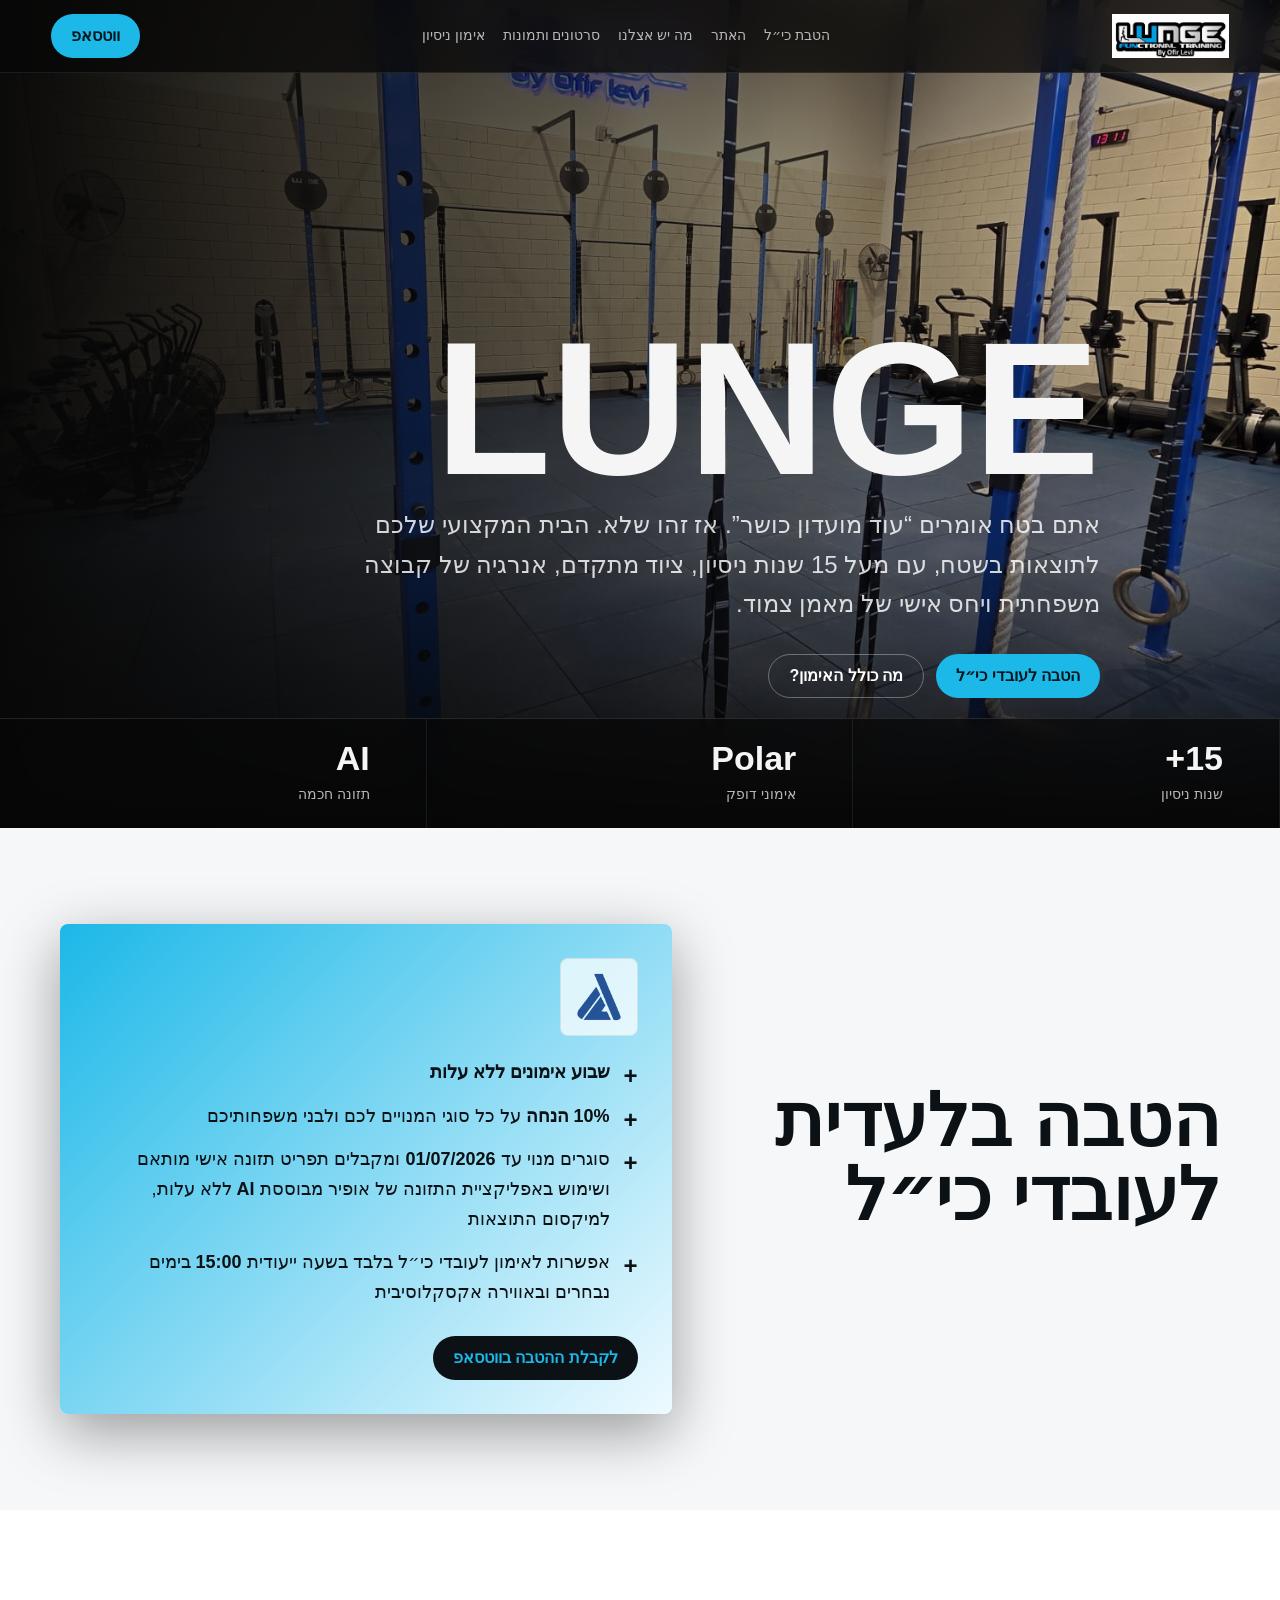
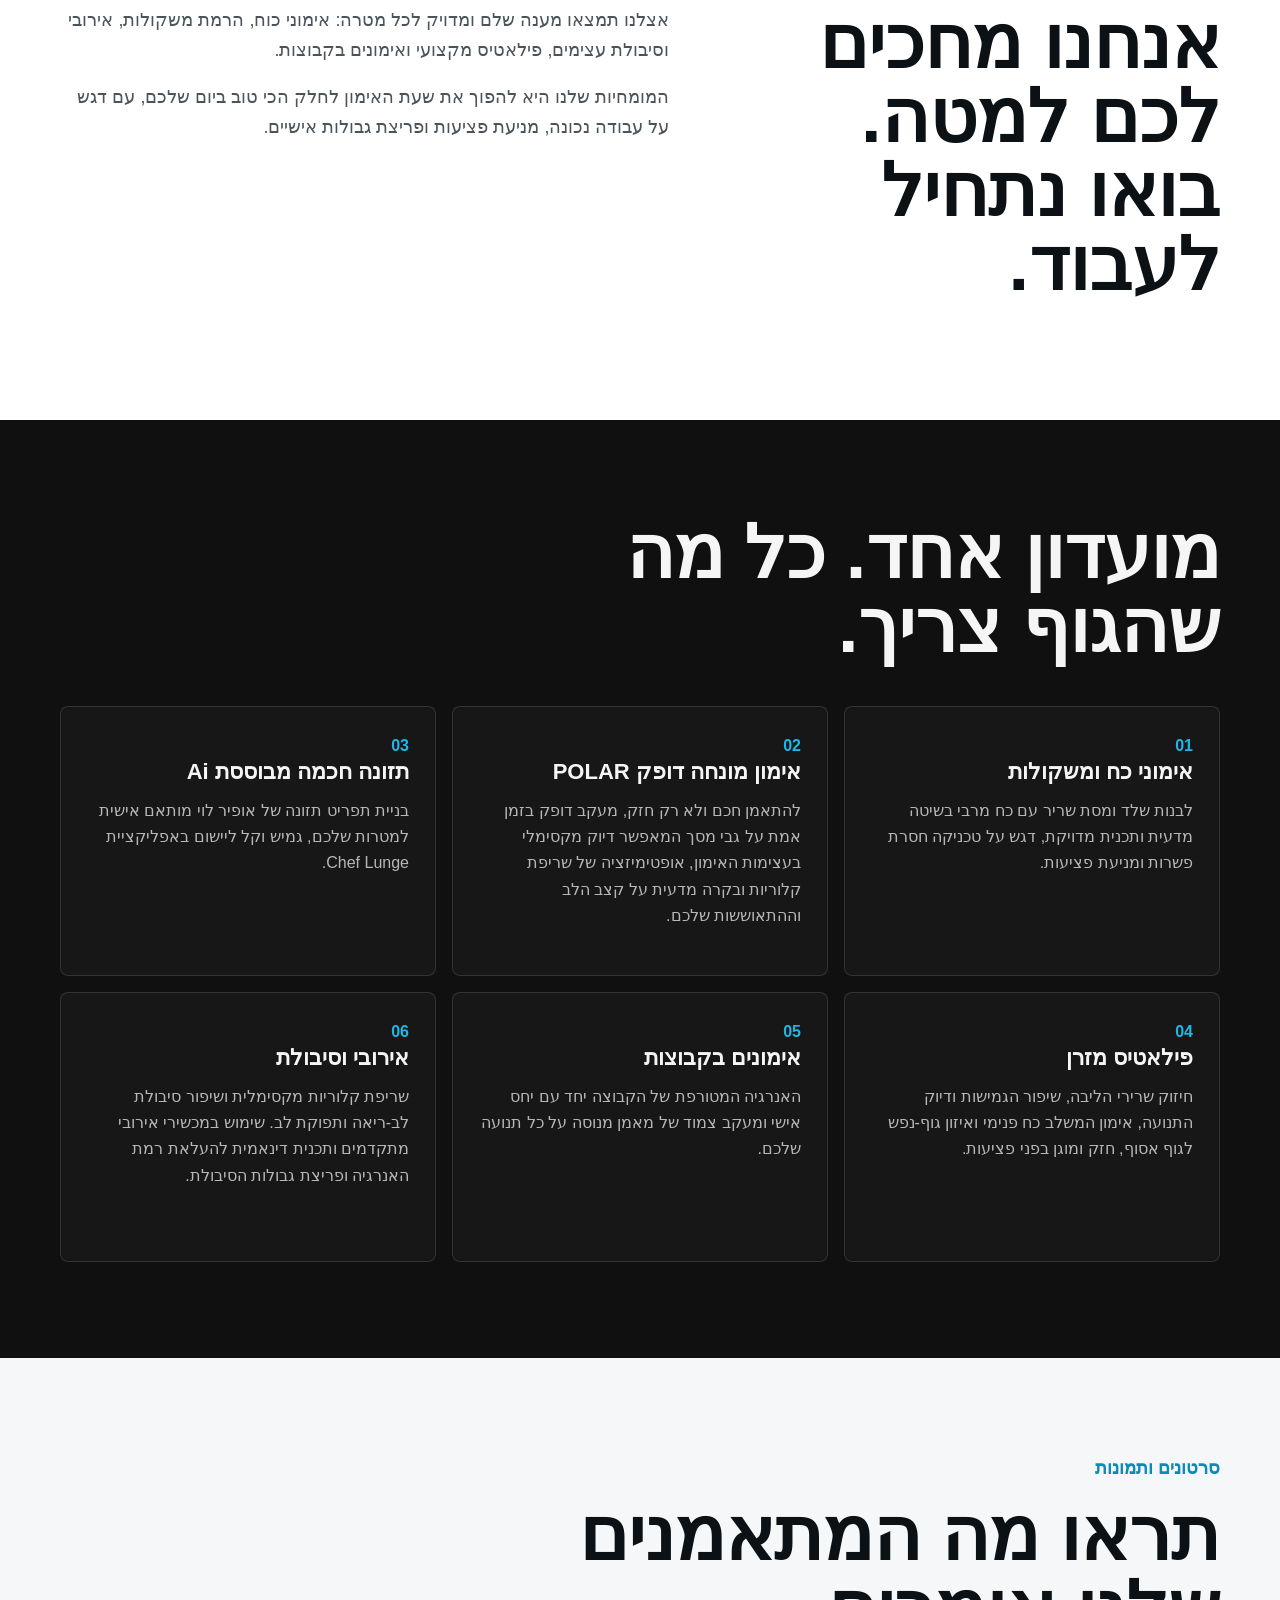
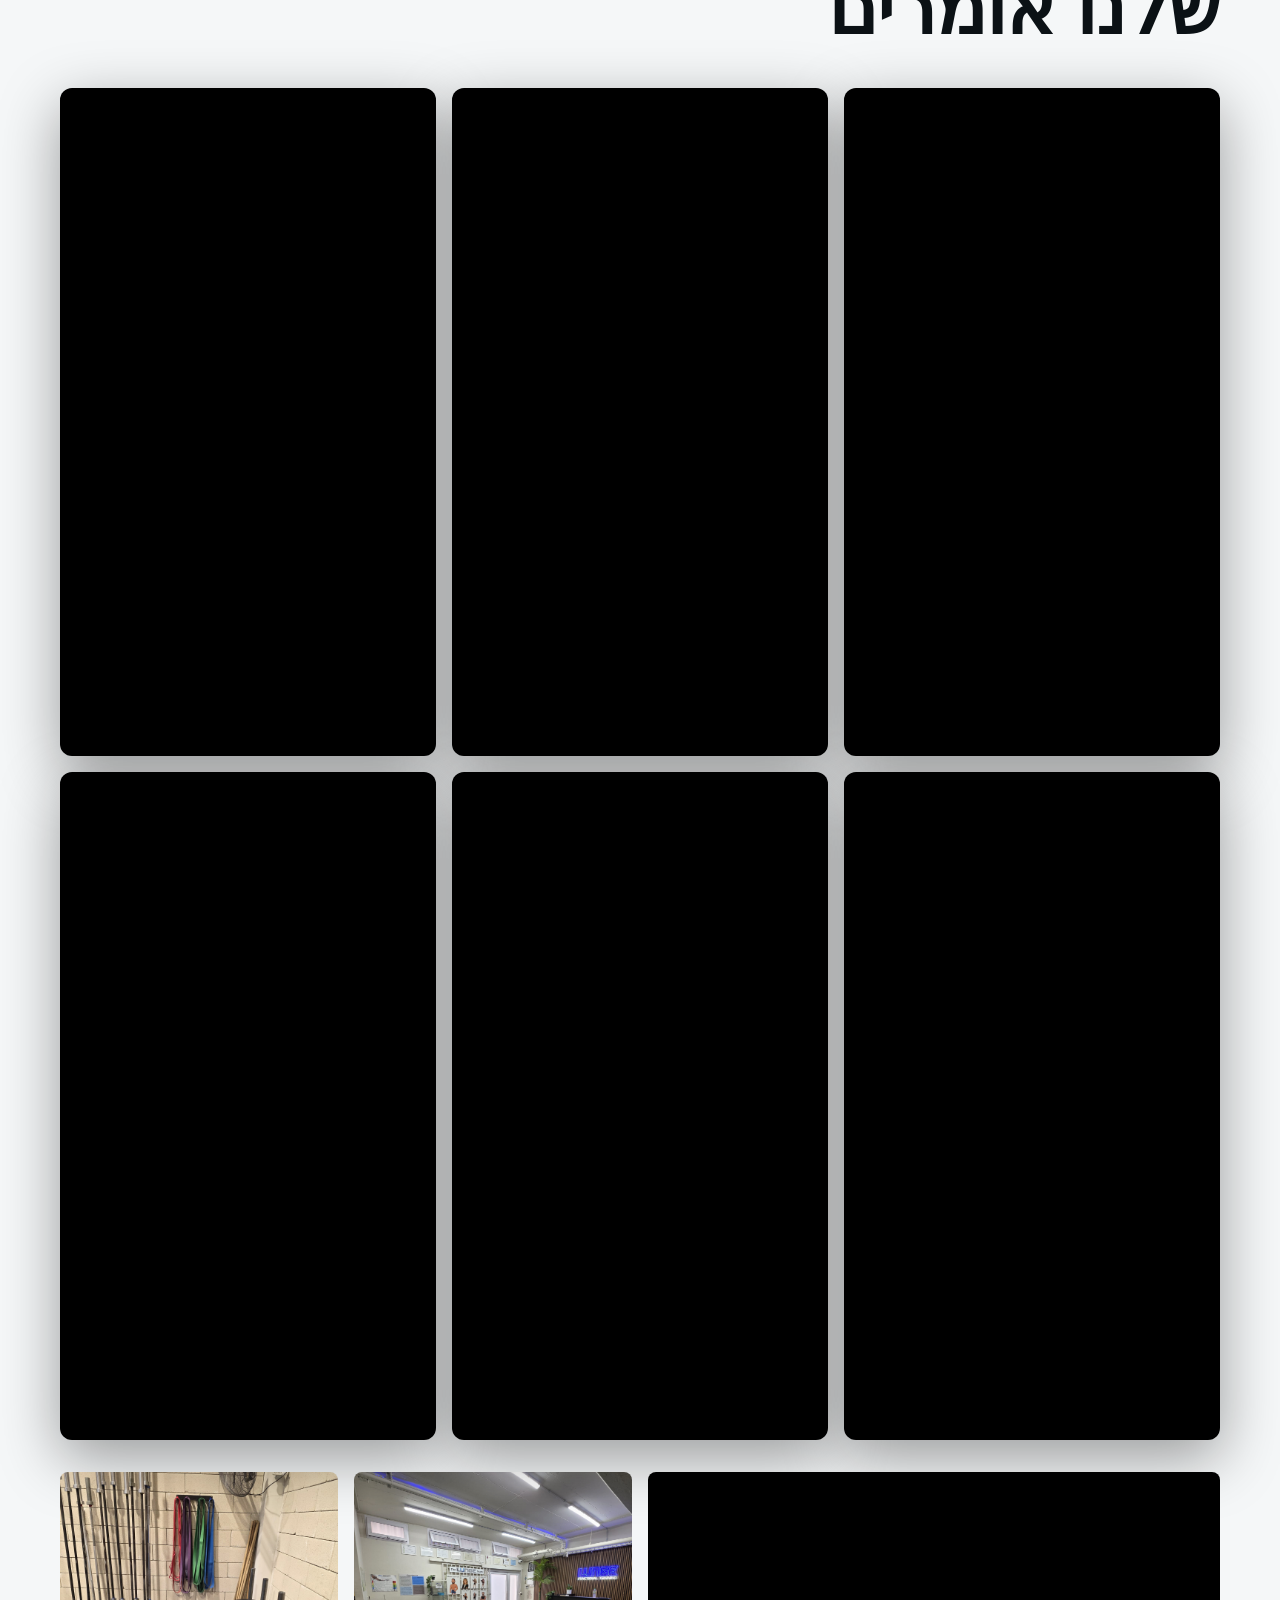
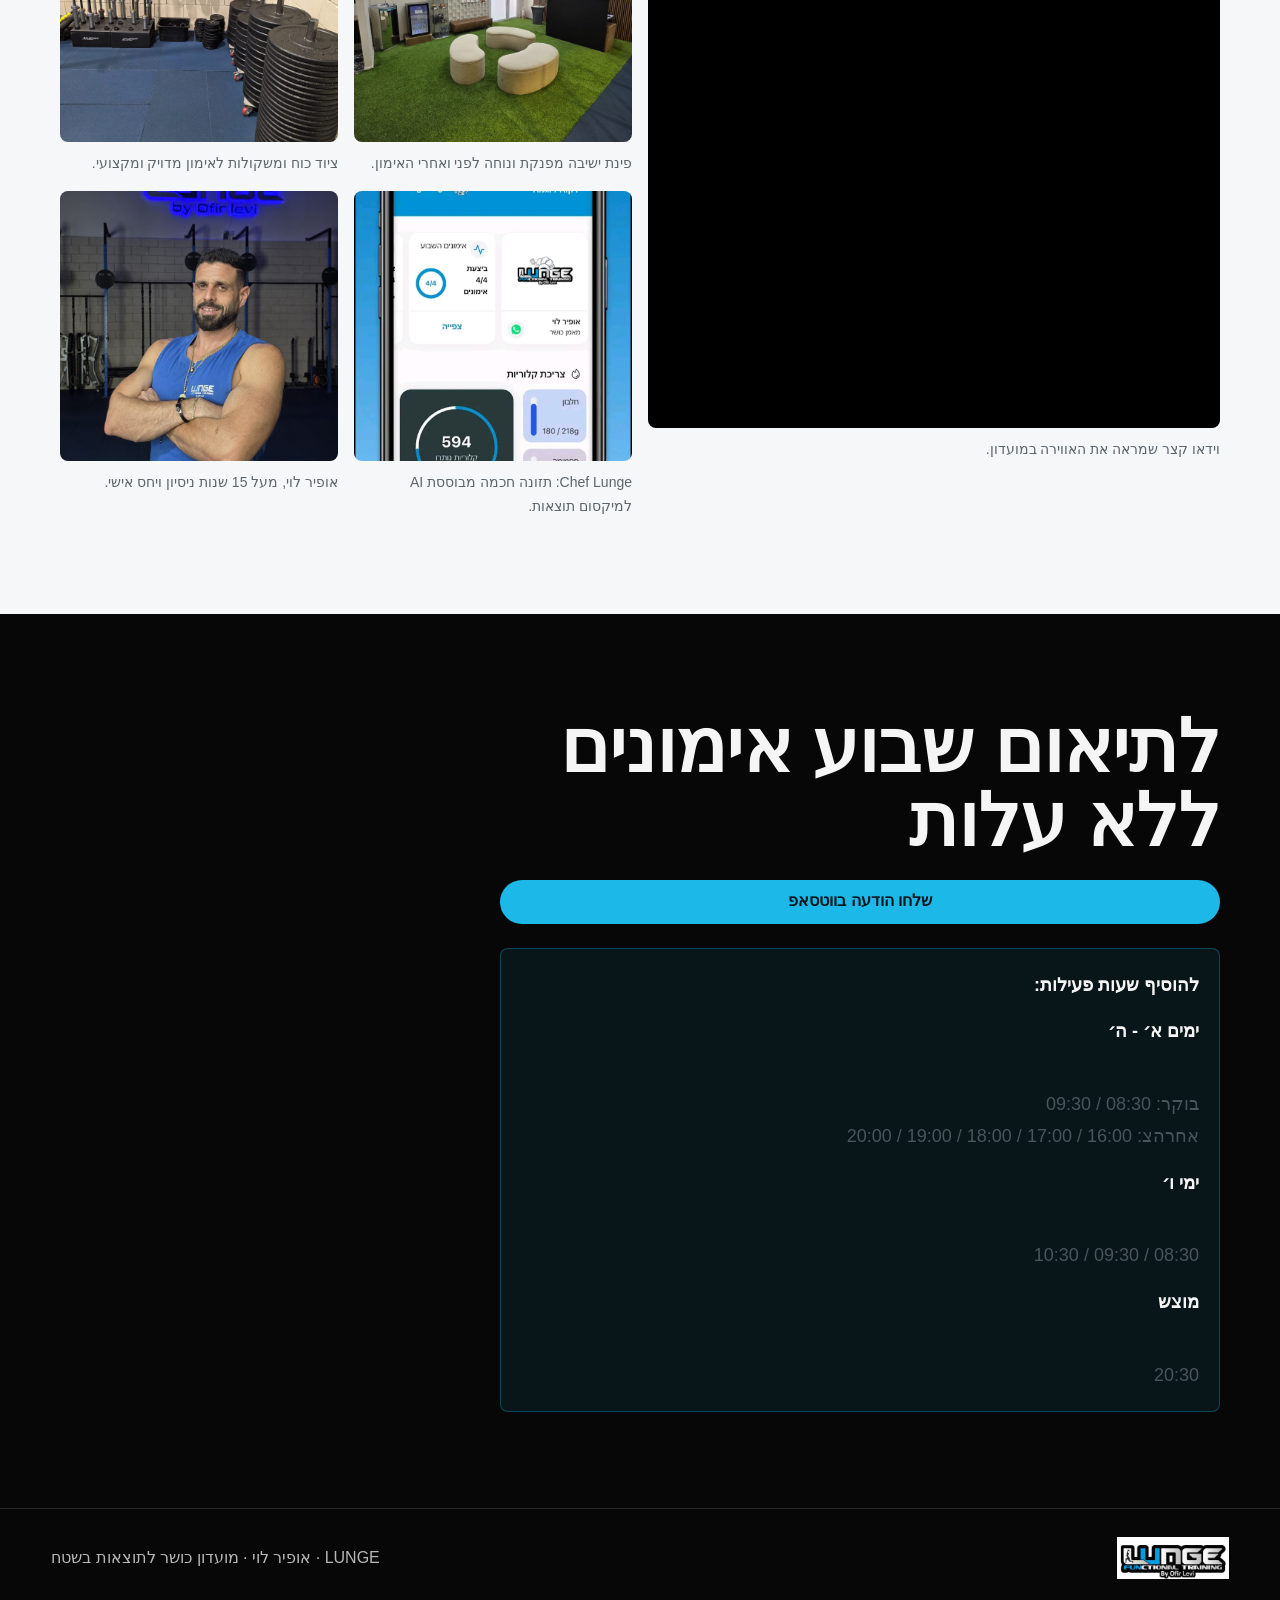
==== index.html @ 5f889212 "Update landing page" ====
<!doctype html>
<html lang="he" dir="rtl">
  <head>
    <meta charset="utf-8" />
    <meta name="viewport" content="width=device-width, initial-scale=1" />
    <title>LUNGE | מועדון כושר מתחת למשרד</title>
    <meta
      name="description"
      content="מועדון הכושר LUNGE בהנהלת אופיר לוי. אימוני כוח, משקולות, אירובי, פילאטיס מכשירים, אימונים בקבוצות והטבה בלעדית לעובדי כי״ל."
    />
    <meta property="og:title" content="LUNGE | מועדון כושר מתחת למשרד" />
    <meta
      property="og:description"
      content="שבוע אימונים ללא עלות, 10% הנחה, תפריט תזונה ואימון ייעודי לעובדי כי״ל."
    />
    <meta property="og:image" content="brand.jpeg" />
    <meta name="theme-color" content="#070707" />
    <link rel="icon" type="image/jpeg" href="brand.jpeg" />
    <link rel="preload" as="image" href="hero-gym.jpeg" />
    <link rel="stylesheet" href="styles.css" />
  </head>

  <body>
    <header class="topbar">
      <a class="brand" href="#top" aria-label="LUNGE">
        <img src="brand.jpeg" alt="LUNGE Functional Training" />
      </a>

      <nav class="nav" aria-label="ניווט">
        <a href="#benefit">הטבת כי״ל</a>
        <a href="#about">האתר</a>
        <a href="#training">מה יש אצלנו</a>
        <a href="#media">סרטונים ותמונות</a>
        <a href="#contact">אימון ניסיון</a>
      </nav>

      <a class="top-cta" href="https://wa.link/krynfj" target="_blank" rel="noopener">
        ווטסאפ
      </a>
    </header>

    <main id="top">
      <section class="hero" aria-labelledby="hero-title">
        <div class="hero__shade"></div>
        <div class="hero__content">
          <h1 id="hero-title">LUNGE</h1>
          <p class="hero__lead">
            אתם בטח אומרים “עוד מועדון כושר”. אז זהו שלא. הבית המקצועי שלכם
            לתוצאות בשטח, עם מעל 15 שנות ניסיון, ציוד מתקדם, אנרגיה של קבוצה
            משפחתית ויחס אישי של מאמן צמוד.
          </p>

          <div class="hero__actions">
            <a class="btn btn--primary" href="#benefit">הטבה לעובדי כי״ל</a>
            <a class="btn btn--ghost" href="#training">מה כולל האימון?</a>
          </div>
        </div>

        <div class="hero__stats" aria-label="יתרונות מרכזיים">
          <div>
            <strong>15+</strong>
            <span>שנות ניסיון</span>
          </div>
          <div>
            <strong>Polar</strong>
            <span>אימוני דופק</span>
          </div>
          <div>
            <strong>AI</strong>
            <span>תזונה חכמה</span>
          </div>
        </div>
      </section>

      <section class="benefit" id="benefit" aria-labelledby="benefit-title">
        <div class="section-inner benefit__grid">
          <div class="benefit__copy">
            <h2 id="benefit-title">הטבה בלעדית לעובדי כי״ל</h2>
          </div>

          <div class="benefit__card">
            <div class="benefit__logo">
              <img src="assets/images/kiil.png" alt="כי״ל" />
            </div>
            <ul class="benefit__list">
              <li><strong>שבוע אימונים ללא עלות</strong></li>
              <li><strong>10% הנחה</strong> על כל סוגי המנויים לכם ולבני משפחותיכם</li>
              <li>
                סוגרים מנוי עד <strong>01/07/2026</strong> ומקבלים תפריט תזונה אישי
                מותאם ושימוש באפליקציית התזונה של אופיר מבוססת <strong>AI</strong>
                ללא עלות, למיקסום התוצאות
              </li>
              <li>
                אפשרות לאימון לעובדי כי״ל בלבד בשעה ייעודית <strong>15:00</strong>
                בימים נבחרים ובאווירה אקסקלוסיבית
              </li>
            </ul>
            <a class="btn btn--dark" href="https://wa.link/krynfj" target="_blank" rel="noopener">
              לקבלת ההטבה בווטסאפ
            </a>
          </div>
        </div>
      </section>

      <section class="about" id="about">
        <div class="section-inner split">
          <div>
            <h2>אנחנו מחכים לכם למטה. בואו נתחיל לעבוד.</h2>
          </div>
          <div class="about__text">
            <p>
              אצלנו תמצאו מענה שלם ומדויק לכל מטרה: אימוני כוח, הרמת משקולות,
              אירובי וסיבולת עצימים, פילאטיס מקצועי ואימונים בקבוצות.
            </p>
            <p>
              המומחיות שלנו היא להפוך את שעת האימון לחלק הכי טוב ביום שלכם, עם
              דגש על עבודה נכונה, מניעת פציעות ופריצת גבולות אישיים.
            </p>
          </div>
        </div>
      </section>

      <section class="training" id="training">
        <div class="section-inner">
          <div class="section-heading">
            <h2>מועדון אחד. כל מה שהגוף צריך.</h2>
          </div>

          <div class="cards">
            <article class="card">
              <span>01</span>
              <h3>אימוני כח ומשקולות</h3>
              <p>
                לבנות שלד ומסת שריר עם כח מרבי בשיטה מדעית ותכנית מדויקת,
                דגש על טכניקה חסרת פשרות ומניעת פציעות.
              </p>
            </article>
            <article class="card">
              <span>02</span>
              <h3>אימון מונחה דופק POLAR</h3>
              <p>
                להתאמן חכם ולא רק חזק, מעקב דופק בזמן אמת על גבי מסך המאפשר
                דיוק מקסימלי בעצימות האימון, אופטימיזציה של שריפת קלוריות
                ובקרה מדעית על קצב הלב וההתאוששות שלכם.
              </p>
            </article>
            <article class="card">
              <span>03</span>
              <h3>תזונה חכמה מבוססת Ai</h3>
              <p>
                בניית תפריט תזונה של אופיר לוי מותאם אישית למטרות שלכם,
                גמיש וקל ליישום באפליקציית Chef Lunge.
              </p>
            </article>
            <article class="card">
              <span>04</span>
              <h3>פילאטיס מזרן</h3>
              <p>
                חיזוק שרירי הליבה, שיפור הגמישות ודיוק התנועה, אימון המשלב
                כח פנימי ואיזון גוף-נפש לגוף אסוף, חזק ומוגן בפני פציעות.
              </p>
            </article>
            <article class="card">
              <span>05</span>
              <h3>אימונים בקבוצות</h3>
              <p>
                האנרגיה המטורפת של הקבוצה יחד עם יחס אישי ומעקב צמוד של מאמן
                מנוסה על כל תנועה שלכם.
              </p>
            </article>
            <article class="card">
              <span>06</span>
              <h3>אירובי וסיבולת</h3>
              <p>
                שריפת קלוריות מקסימלית ושיפור סיבולת לב-ריאה ותפוקת לב.
                שימוש במכשירי אירובי מתקדמים ותכנית דינאמית להעלאת רמת
                האנרגיה ופריצת גבולות הסיבולת.
              </p>
            </article>
          </div>
        </div>
      </section>

      <section class="media" id="media">
        <div class="section-inner">
          <div class="section-heading">
            <p class="eyebrow dark">סרטונים ותמונות</p>
            <h2>תראו מה המתאמנים שלנו אומרים</h2>
          </div>

          <div class="shorts-grid">
            <figure class="short-tile">
              <iframe
                src="https://www.youtube.com/embed/lzK9dWXxKTw"
                title="עדות מתאמן/ת LUNGE"
                loading="lazy"
                allow="accelerometer; autoplay; clipboard-write; encrypted-media; gyroscope; picture-in-picture; web-share"
                allowfullscreen
              ></iframe>
            </figure>
            <figure class="short-tile">
              <iframe
                src="https://www.youtube.com/embed/aszAF7Emz4w"
                title="עדות מתאמן/ת LUNGE"
                loading="lazy"
                allow="accelerometer; autoplay; clipboard-write; encrypted-media; gyroscope; picture-in-picture; web-share"
                allowfullscreen
              ></iframe>
            </figure>
            <figure class="short-tile">
              <iframe
                src="https://www.youtube.com/embed/wGm3rIinz8o"
                title="עדות מתאמן/ת LUNGE"
                loading="lazy"
                allow="accelerometer; autoplay; clipboard-write; encrypted-media; gyroscope; picture-in-picture; web-share"
                allowfullscreen
              ></iframe>
            </figure>
            <figure class="short-tile">
              <iframe
                src="https://www.youtube.com/embed/WeMZxipOYgA"
                title="עדות מתאמן/ת LUNGE"
                loading="lazy"
                allow="accelerometer; autoplay; clipboard-write; encrypted-media; gyroscope; picture-in-picture; web-share"
                allowfullscreen
              ></iframe>
            </figure>
            <figure class="short-tile">
              <iframe
                src="https://www.youtube.com/embed/0on60mbKe9g"
                title="עדות מתאמן/ת LUNGE"
                loading="lazy"
                allow="accelerometer; autoplay; clipboard-write; encrypted-media; gyroscope; picture-in-picture; web-share"
                allowfullscreen
              ></iframe>
            </figure>
            <figure class="short-tile">
              <iframe
                src="https://www.youtube.com/embed/pkzdAr8UBzA"
                title="עדות מתאמן/ת LUNGE"
                loading="lazy"
                allow="accelerometer; autoplay; clipboard-write; encrypted-media; gyroscope; picture-in-picture; web-share"
                allowfullscreen
              ></iframe>
            </figure>
          </div>

          <div class="media-grid">
            <figure class="media-tile media-tile--wide">
              <iframe
                src="https://www.youtube.com/embed/ByRLgPkxGmU"
                title="LUNGE video"
                loading="lazy"
                allow="accelerometer; autoplay; clipboard-write; encrypted-media; gyroscope; picture-in-picture; web-share"
                allowfullscreen
              ></iframe>
              <figcaption>וידאו קצר שמראה את האווירה במועדון.</figcaption>
            </figure>
            <figure class="media-tile">
              <img src="assets/images/gallery-1.jpeg" alt="אזור קבלה ופינת ישיבה במועדון LUNGE" loading="lazy" />
              <figcaption>פינת ישיבה מפנקת ונוחה לפני ואחרי האימון.</figcaption>
            </figure>
            <figure class="media-tile">
              <img src="assets/images/gallery-2.jpeg" alt="ציוד משקולות ואביזרי אימון במועדון LUNGE" loading="lazy" />
              <figcaption>ציוד כוח ומשקולות לאימון מדויק ומקצועי.</figcaption>
            </figure>
            <figure class="media-tile">
              <img src="assets/images/gallery-3.jpeg" alt="אפליקציית Chef Lunge לתזונה חכמה" loading="lazy" />
              <figcaption>Chef Lunge: תזונה חכמה מבוססת AI למיקסום תוצאות.</figcaption>
            </figure>
            <figure class="media-tile">
              <img src="assets/images/gallery-4.jpeg" alt="אופיר לוי במועדון LUNGE" loading="lazy" />
              <figcaption>אופיר לוי, מעל 15 שנות ניסיון ויחס אישי.</figcaption>
            </figure>
          </div>
        </div>
      </section>

      <section class="contact" id="contact">
        <div class="section-inner contact__box">
          <div>
            <h2>לתיאום שבוע אימונים ללא עלות</h2>
            <div class="contact__content">
              <a class="btn btn--primary" href="https://wa.link/krynfj" target="_blank" rel="noopener">
                שלחו הודעה בווטסאפ
              </a>
              <div class="contact__hours">
                <p><strong>להוסיף שעות פעילות:</strong></p>
                <p>
                  <strong>ימים א׳ - ה׳</strong><br/>
                  בוקר: 08:30 / 09:30<br/>
                  אחרהצ: 16:00 / 17:00 / 18:00 / 19:00 / 20:00
                </p>
                <p>
                  <strong>ימי ו׳</strong><br/>
                  08:30 / 09:30 / 10:30
                </p>
                <p>
                  <strong>מוצש</strong><br/>
                  20:30
                </p>
              </div>
            </div>
          </div>
        </div>
      </section>
    </main>

    <footer class="footer">
      <img src="brand.jpeg" alt="LUNGE" />
      <p>LUNGE · אופיר לוי · מועדון כושר לתוצאות בשטח</p>
    </footer>
  </body>
</html>
---- styles.css ----
:root {
  --bg: #070707;
  --surface: #101010;
  --surface-soft: #171717;
  --text: #f5f5f5;
  --muted: #b7b7b7;
  --ink: #0b1115;
  --cyan: #1cb8e8;
  --cyan-dark: #0c8ab8;
  --line: rgba(255, 255, 255, 0.12);
  --shadow: 0 18px 60px rgba(0, 0, 0, 0.38);
}

* {
  box-sizing: border-box;
}

html {
  scroll-behavior: smooth;
}

body {
  margin: 0;
  font-family: Arial, "Noto Sans Hebrew", sans-serif;
  background: var(--bg);
  color: var(--text);
  line-height: 1.65;
}

body,
button,
a {
  letter-spacing: 0;
}

a {
  color: inherit;
  text-decoration: none;
}

img {
  max-width: 100%;
  display: block;
}

.topbar {
  position: fixed;
  inset: 0 0 auto;
  z-index: 20;
  display: flex;
  align-items: center;
  justify-content: space-between;
  gap: 20px;
  padding: 14px clamp(18px, 4vw, 52px);
  border-bottom: 1px solid rgba(255, 255, 255, 0.08);
  background: rgba(7, 7, 7, 0.76);
  backdrop-filter: blur(18px);
}

.brand img {
  height: 44px;
  width: auto;
}

.nav {
  display: flex;
  align-items: center;
  gap: 18px;
  color: var(--muted);
  font-size: 14px;
}

.nav a:hover {
  color: var(--cyan);
}

.top-cta,
.btn {
  display: inline-flex;
  align-items: center;
  justify-content: center;
  min-height: 44px;
  padding: 0 20px;
  border-radius: 999px;
  font-weight: 700;
  transition: transform 0.2s ease, background 0.2s ease, color 0.2s ease;
}

.top-cta,
.btn--primary {
  background: var(--cyan);
  color: #04151b;
}

.top-cta:hover,
.btn:hover {
  transform: translateY(-2px);
}

.btn--ghost {
  border: 1px solid rgba(255, 255, 255, 0.32);
  color: #fff;
}

.btn--dark {
  background: var(--ink);
  color: var(--cyan);
}

.hero {
  min-height: 92vh;
  position: relative;
  display: grid;
  align-items: end;
  overflow: hidden;
  background:
    linear-gradient(90deg, rgba(7, 7, 7, 0.98), rgba(7, 7, 7, 0.62) 48%, rgba(7, 7, 7, 0.1)),
    url("hero-gym.jpeg") center / cover no-repeat;
}

.hero__shade {
  position: absolute;
  inset: 0;
  background: linear-gradient(0deg, var(--bg), rgba(7, 7, 7, 0) 34%);
}

.hero__content {
  position: relative;
  z-index: 1;
  width: min(920px, calc(100% - 36px));
  margin-inline: auto;
  padding: 128px 0 130px;
}

.eyebrow,
.tag {
  margin: 0 0 14px;
  color: var(--cyan);
  font-size: 13px;
  font-weight: 800;
  text-transform: uppercase;
}

.eyebrow.dark {
  color: var(--cyan-dark);
}

h1,
h2,
h3,
p {
  margin-top: 0;
}

h1 {
  margin-bottom: 18px;
  font-size: clamp(72px, 15vw, 190px);
  line-height: 0.82;
  font-weight: 900;
}

h2 {
  font-size: clamp(34px, 6vw, 74px);
  line-height: 1;
  margin-bottom: 22px;
}

h3 {
  font-size: 22px;
  line-height: 1.2;
  margin-bottom: 12px;
}

.hero__lead {
  max-width: 760px;
  color: rgba(255, 255, 255, 0.82);
  font-size: clamp(18px, 2vw, 24px);
}

.hero__actions {
  display: flex;
  flex-wrap: wrap;
  gap: 12px;
  margin-top: 30px;
}

.hero__stats {
  position: absolute;
  z-index: 2;
  inset-inline: 0;
  bottom: 0;
  display: grid;
  grid-template-columns: repeat(3, 1fr);
  border-top: 1px solid rgba(255, 255, 255, 0.12);
  background: rgba(7, 7, 7, 0.72);
  backdrop-filter: blur(12px);
}

.hero__stats div {
  padding: 22px clamp(18px, 5vw, 56px);
  border-inline-start: 1px solid rgba(255, 255, 255, 0.08);
}

.hero__stats strong {
  display: block;
  font-size: 34px;
  line-height: 1;
}

.hero__stats span {
  display: block;
  color: var(--muted);
  font-size: 14px;
  margin-top: 8px;
}

.section-inner {
  width: min(1160px, calc(100% - 36px));
  margin-inline: auto;
  padding: 96px 0;
}

.benefit {
  background: #f5f7f8;
  color: var(--ink);
}

.benefit__grid {
  display: grid;
  grid-template-columns: 0.9fr 1.1fr;
  gap: 48px;
  align-items: center;
}

.benefit__copy p,
.about__text,
.section-heading p,
.contact p {
  color: #4a545b;
  font-size: 18px;
}

.benefit__card {
  position: relative;
  padding: 34px;
  border-radius: 8px;
  background: linear-gradient(135deg, var(--cyan), #eefaff);
  box-shadow: var(--shadow);
}

.benefit__logo {
  width: 78px;
  height: 78px;
  display: grid;
  place-items: center;
  margin-bottom: 22px;
  border-radius: 8px;
  background: rgba(255, 255, 255, 0.72);
  border: 1px solid rgba(0, 0, 0, 0.08);
}

.benefit__logo img {
  width: 60px;
  height: 60px;
  object-fit: contain;
}

.benefit__list {
  display: grid;
  gap: 14px;
  margin: 0 0 28px;
  padding: 0;
  list-style: none;
  color: #0b1115;
  font-size: 18px;
}

.benefit__list li {
  position: relative;
  padding-inline-start: 28px;
}

.benefit__list li::before {
  content: "+";
  position: absolute;
  inset-inline-start: 0;
  top: -2px;
  font-weight: 900;
  font-size: 24px;
}

.split {
  display: grid;
  grid-template-columns: 0.9fr 1.1fr;
  gap: 52px;
}

.about {
  background: #ffffff;
  color: var(--ink);
}

.training {
  background: var(--surface);
}

.section-heading {
  max-width: 780px;
  margin-bottom: 42px;
}

.cards {
  display: grid;
  grid-template-columns: repeat(3, 1fr);
  gap: 16px;
}

.card {
  min-height: 270px;
  padding: 26px;
  border-radius: 8px;
  background: var(--surface-soft);
  border: 1px solid var(--line);
}

.card span {
  color: var(--cyan);
  font-weight: 900;
}

.card p {
  color: var(--muted);
}

.media {
  background: #f5f7f8;
  color: var(--ink);
}

.media-grid {
  display: grid;
  grid-template-columns: repeat(4, 1fr);
  gap: 16px;
}

.shorts-grid {
  display: grid;
  grid-template-columns: repeat(3, 1fr);
  gap: 16px;
  margin-bottom: 32px;
}

.short-tile {
  margin: 0;
  position: relative;
  aspect-ratio: 9 / 16;
  border-radius: 12px;
  overflow: hidden;
  background: #000;
  box-shadow: var(--shadow);
}

.short-tile iframe {
  position: absolute;
  inset: 0;
  width: 100%;
  height: 100%;
  display: block;
  border: 0;
}

.media-tile {
  margin: 0;
}

.media-tile img {
  width: 100%;
  height: 270px;
  display: block;
  object-fit: cover;
  border-radius: 8px;
}

.media-tile iframe {
  width: 100%;
  height: 556px;
  display: block;
  border: 0;
  border-radius: 8px;
  background: #000;
}

.media-tile--wide {
  grid-column: span 2;
  grid-row: span 2;
}

.media-placeholder {
  min-height: 270px;
  display: grid;
  place-items: center;
  padding: 24px;
  border-radius: 8px;
  background:
    linear-gradient(135deg, rgba(7, 7, 7, 0.92), rgba(28, 184, 232, 0.22)),
    #101010;
  color: #fff;
  text-align: center;
  font-weight: 800;
  font-size: 22px;
}

.media-tile--wide .media-placeholder {
  min-height: 556px;
}

figcaption {
  margin-top: 10px;
  color: #5d666c;
  font-size: 14px;
}

.contact {
  background: var(--bg);
}

.contact__box {
  display: flex;
  align-items: center;
  justify-content: space-between;
  gap: 28px;
}

.contact__box div {
  max-width: 720px;
}

.contact__content {
  display: flex;
  flex-direction: column;
  gap: 24px;
  margin-top: 20px;
}

.contact__hours {
  background: rgba(28, 184, 232, 0.08);
  border: 1px solid rgba(28, 184, 232, 0.3);
  padding: 20px;
  border-radius: 8px;
  color: var(--muted);
  font-size: 16px;
  line-height: 1.8;
}

.contact__hours p {
  margin: 0 0 14px;
}

.contact__hours p:last-child {
  margin-bottom: 0;
}

.contact__hours strong {
  color: var(--text);
  display: block;
  margin-bottom: 8px;
}

.footer {
  display: flex;
  align-items: center;
  justify-content: space-between;
  gap: 18px;
  padding: 28px clamp(18px, 4vw, 52px);
  border-top: 1px solid var(--line);
  color: var(--muted);
}

.footer img {
  height: 42px;
}

.footer p {
  margin: 0;
}

@media (max-width: 900px) {
  .nav {
    display: none;
  }

  .hero {
    min-height: 88vh;
    background:
      linear-gradient(0deg, rgba(7, 7, 7, 0.98), rgba(7, 7, 7, 0.48)),
      url("hero-gym.jpeg") center top / cover no-repeat;
  }

  .hero__content {
    padding: 108px 0 220px;
  }

  .hero__stats,
  .benefit__grid,
  .split,
  .cards,
  .media-grid,
  .contact__box {
    grid-template-columns: 1fr;
  }

  .hero__stats {
    display: grid;
  }

  .hero__stats div {
    padding: 16px 22px;
  }

  .cards,
  .media-grid {
    display: grid;
  }

  .shorts-grid {
    grid-template-columns: repeat(2, 1fr);
  }

  .media-tile--wide {
    grid-column: auto;
    grid-row: auto;
  }

  .media-tile--wide .media-placeholder {
    min-height: 360px;
  }

  .media-tile iframe {
    height: 360px;
  }

  .media-tile img {
    height: 300px;
  }

  .contact__box {
    display: grid;
  }

  .contact__hours {
    font-size: 14px;
  }

  .footer {
    flex-direction: column;
    text-align: center;
  }
}
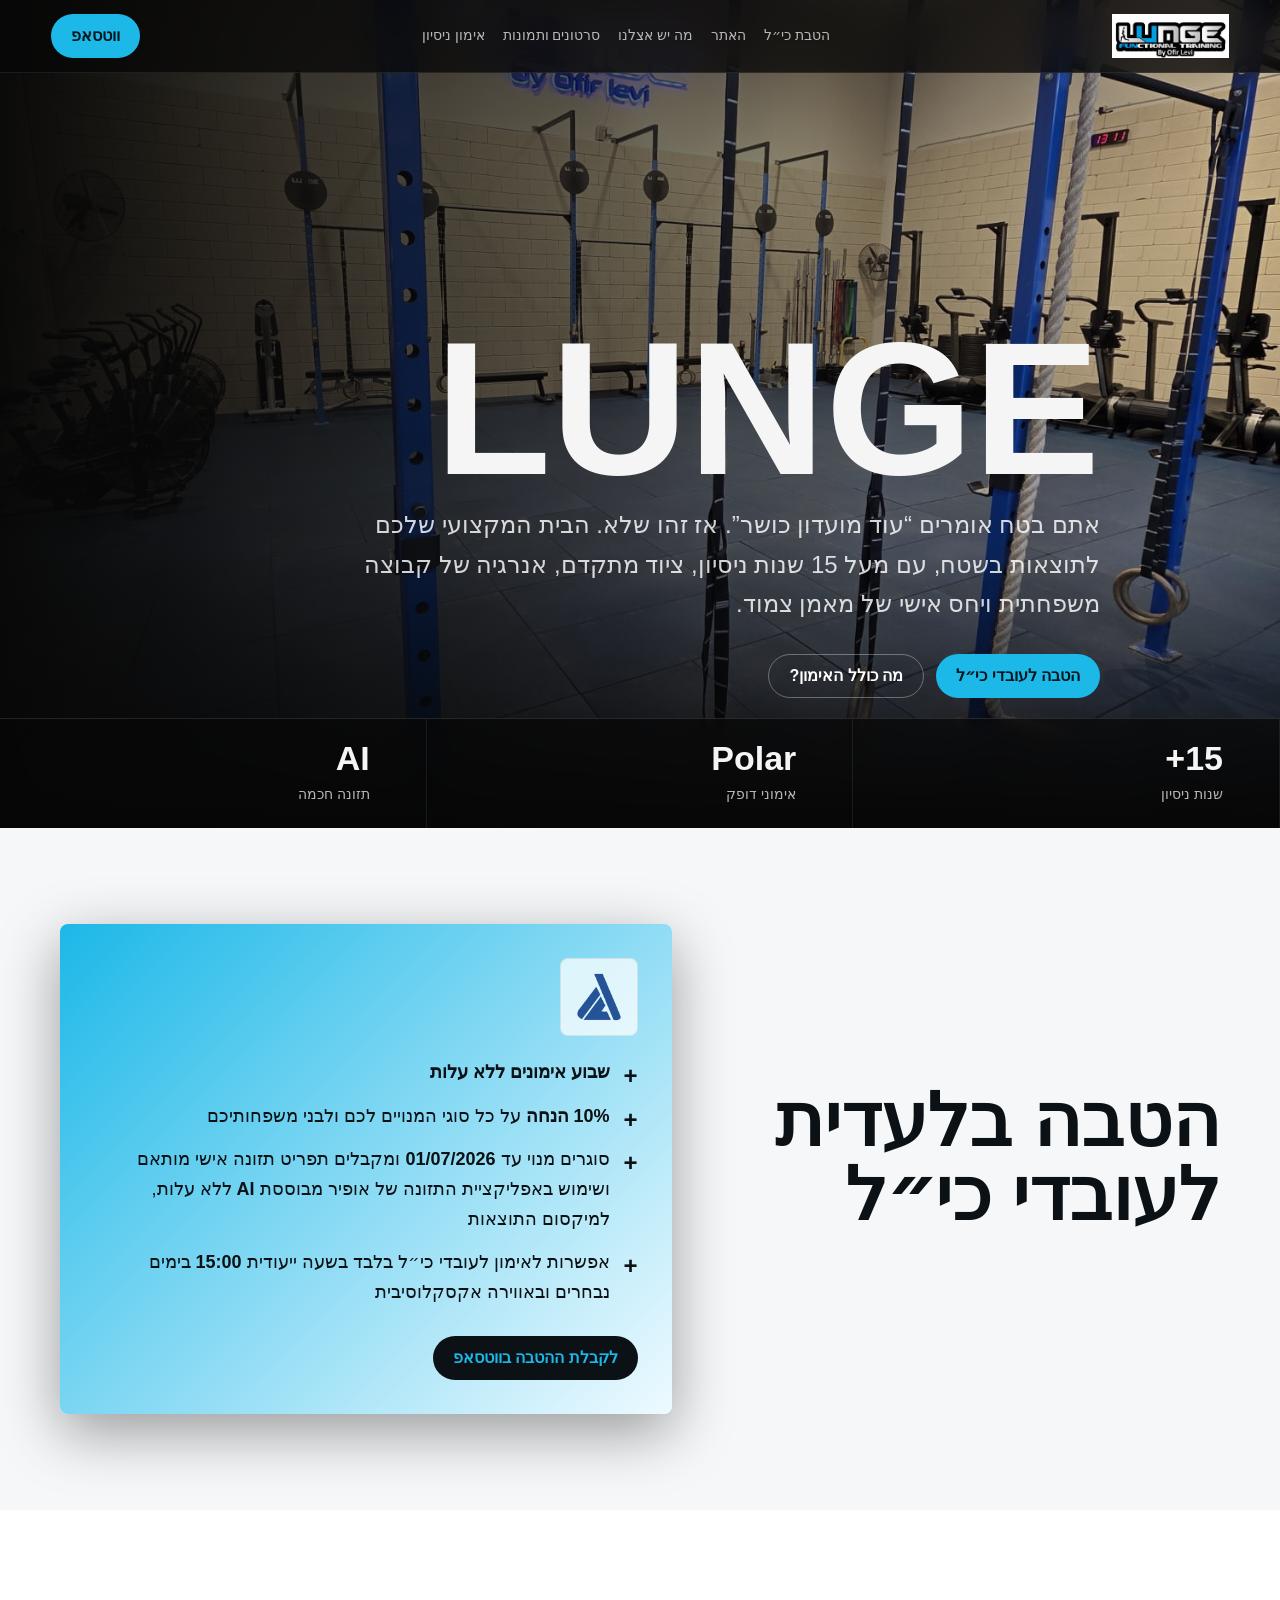
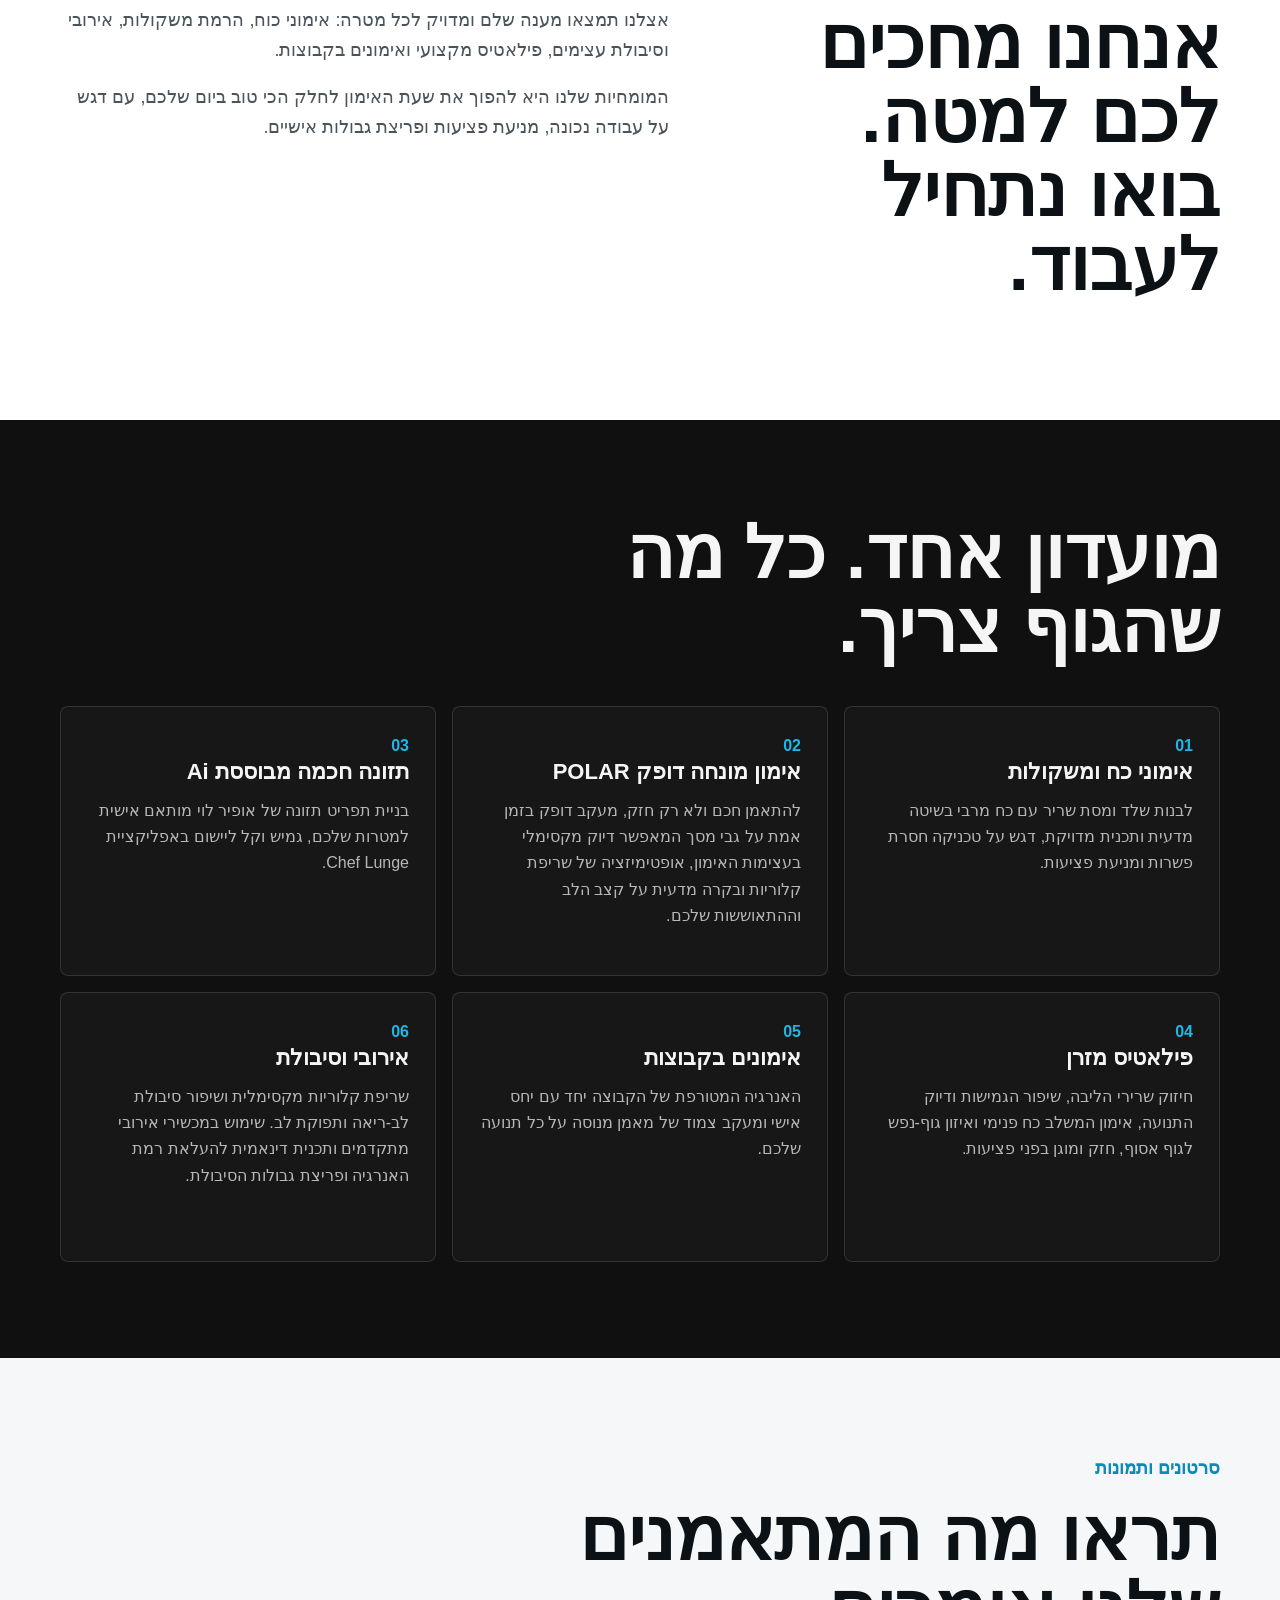
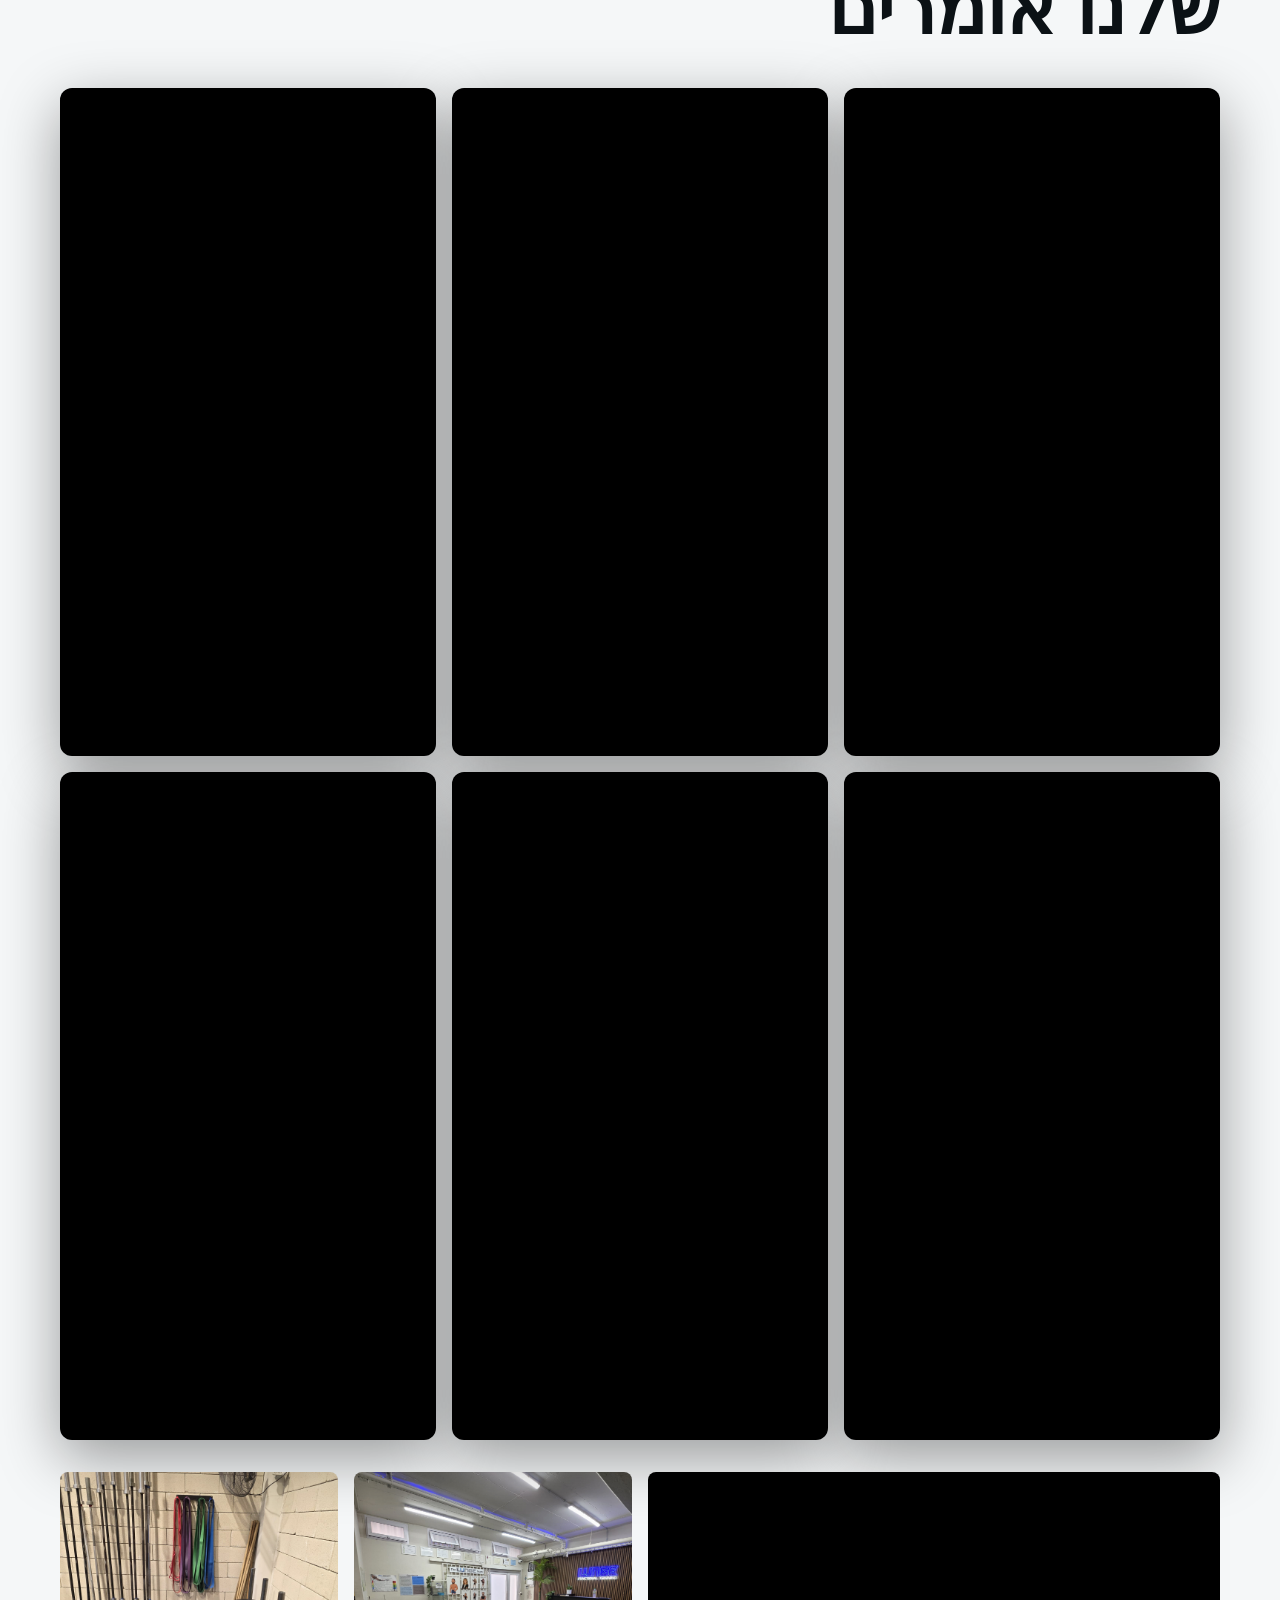
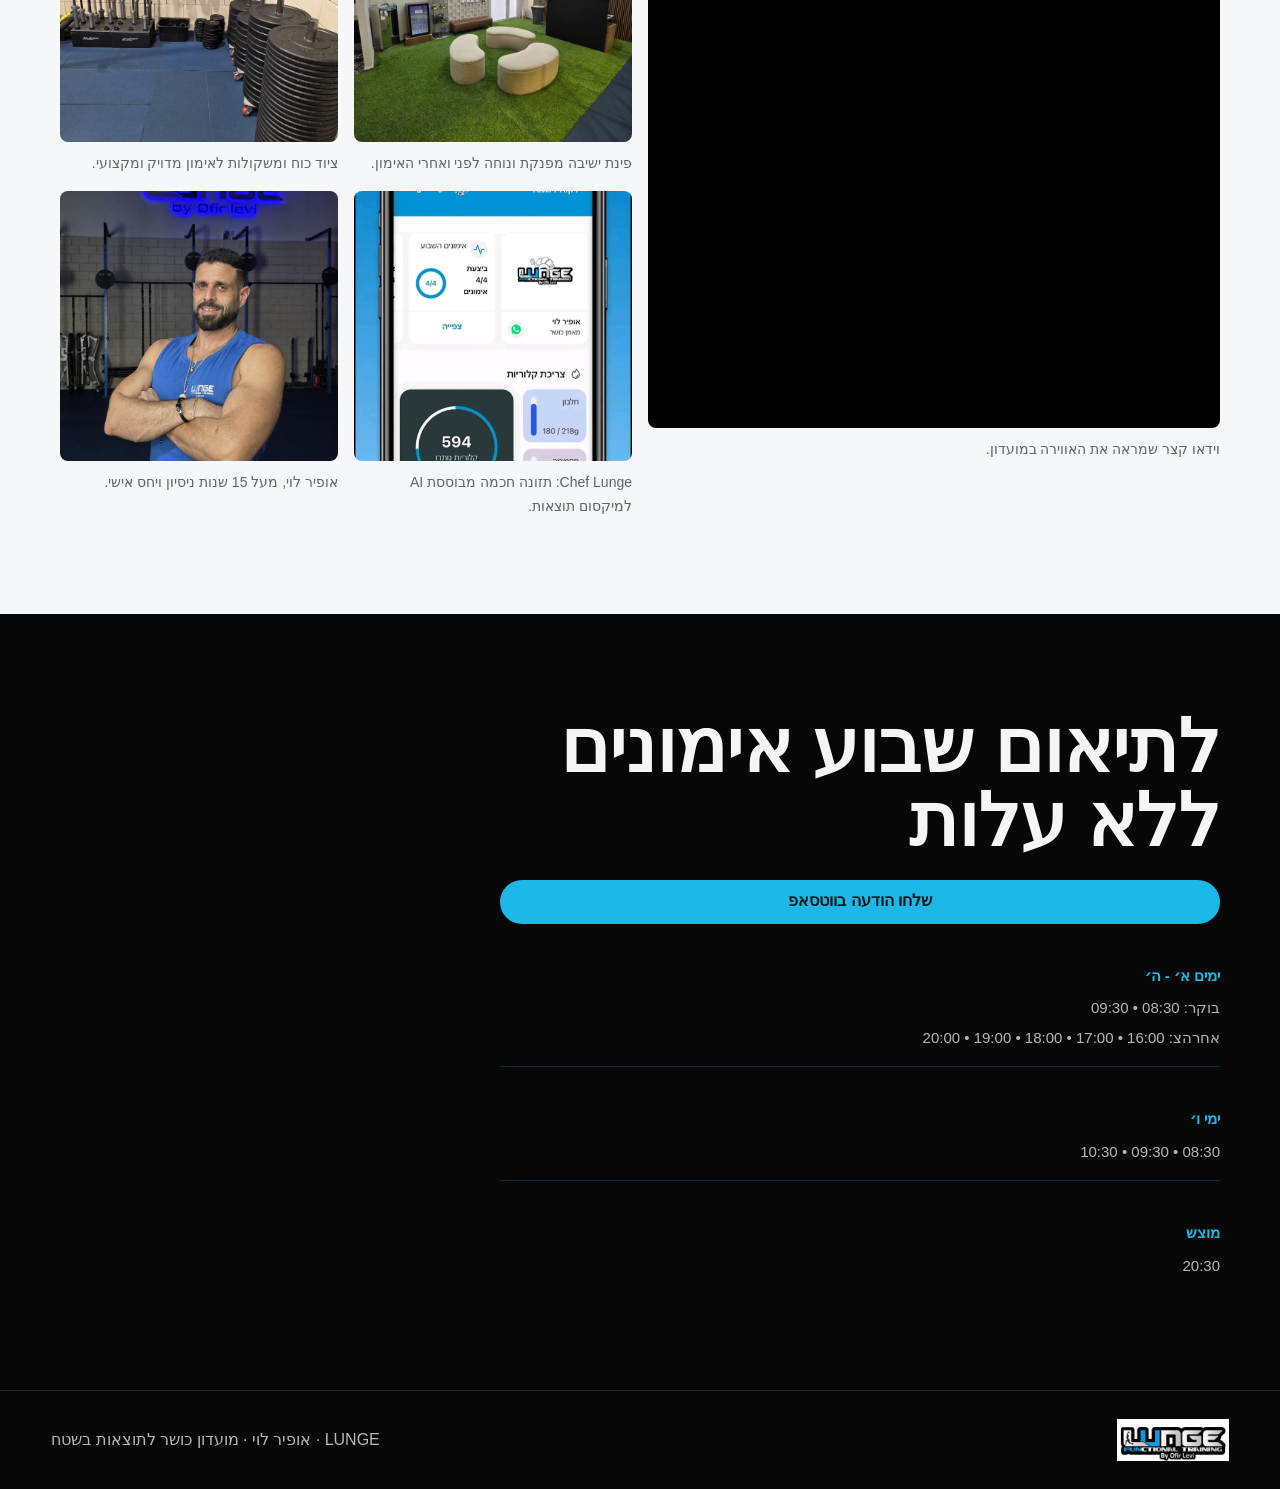
==== commit 401f82a0: "Update landing page" ====
--- a/index.html
+++ b/index.html
@@ -285,20 +285,19 @@
                 שלחו הודעה בווטסאפ
               </a>
               <div class="contact__hours">
-                <p><strong>להוסיף שעות פעילות:</strong></p>
-                <p>
-                  <strong>ימים א׳ - ה׳</strong><br/>
-                  בוקר: 08:30 / 09:30<br/>
-                  אחרהצ: 16:00 / 17:00 / 18:00 / 19:00 / 20:00
-                </p>
-                <p>
-                  <strong>ימי ו׳</strong><br/>
-                  08:30 / 09:30 / 10:30
-                </p>
-                <p>
-                  <strong>מוצש</strong><br/>
-                  20:30
-                </p>
+                <div class="hours-item">
+                  <div class="hours-day">ימים א׳ - ה׳</div>
+                  <div class="hours-time">בוקר: 08:30 • 09:30</div>
+                  <div class="hours-time">אחרהצ: 16:00 • 17:00 • 18:00 • 19:00 • 20:00</div>
+                </div>
+                <div class="hours-item">
+                  <div class="hours-day">ימי ו׳</div>
+                  <div class="hours-time">08:30 • 09:30 • 10:30</div>
+                </div>
+                <div class="hours-item">
+                  <div class="hours-day">מוצש</div>
+                  <div class="hours-time">20:30</div>
+                </div>
               </div>
             </div>
           </div>
--- a/styles.css
+++ b/styles.css
@@ -443,27 +443,35 @@
 }
 
 .contact__hours {
-  background: rgba(28, 184, 232, 0.08);
-  border: 1px solid rgba(28, 184, 232, 0.3);
-  padding: 20px;
-  border-radius: 8px;
+  display: grid;
+  gap: 24px;
+}
+
+.hours-item {
+  padding: 16px 0;
+  border-bottom: 1px solid rgba(28, 184, 232, 0.2);
+}
+
+.hours-item:last-child {
+  border-bottom: none;
+}
+
+.hours-day {
+  font-weight: 700;
+  color: var(--cyan);
+  margin-bottom: 8px;
+  font-size: 15px;
+}
+
+.hours-time {
   color: var(--muted);
-  font-size: 16px;
-  line-height: 1.8;
-}
-
-.contact__hours p {
-  margin: 0 0 14px;
-}
-
-.contact__hours p:last-child {
+  font-size: 15px;
+  line-height: 1.6;
+  margin-bottom: 6px;
+}
+
+.hours-time:last-child {
   margin-bottom: 0;
-}
-
-.contact__hours strong {
-  color: var(--text);
-  display: block;
-  margin-bottom: 8px;
 }
 
 .footer {
@@ -547,7 +555,8 @@
     display: grid;
   }
 
-  .contact__hours {
+  .hours-time,
+  .hours-day {
     font-size: 14px;
   }
 
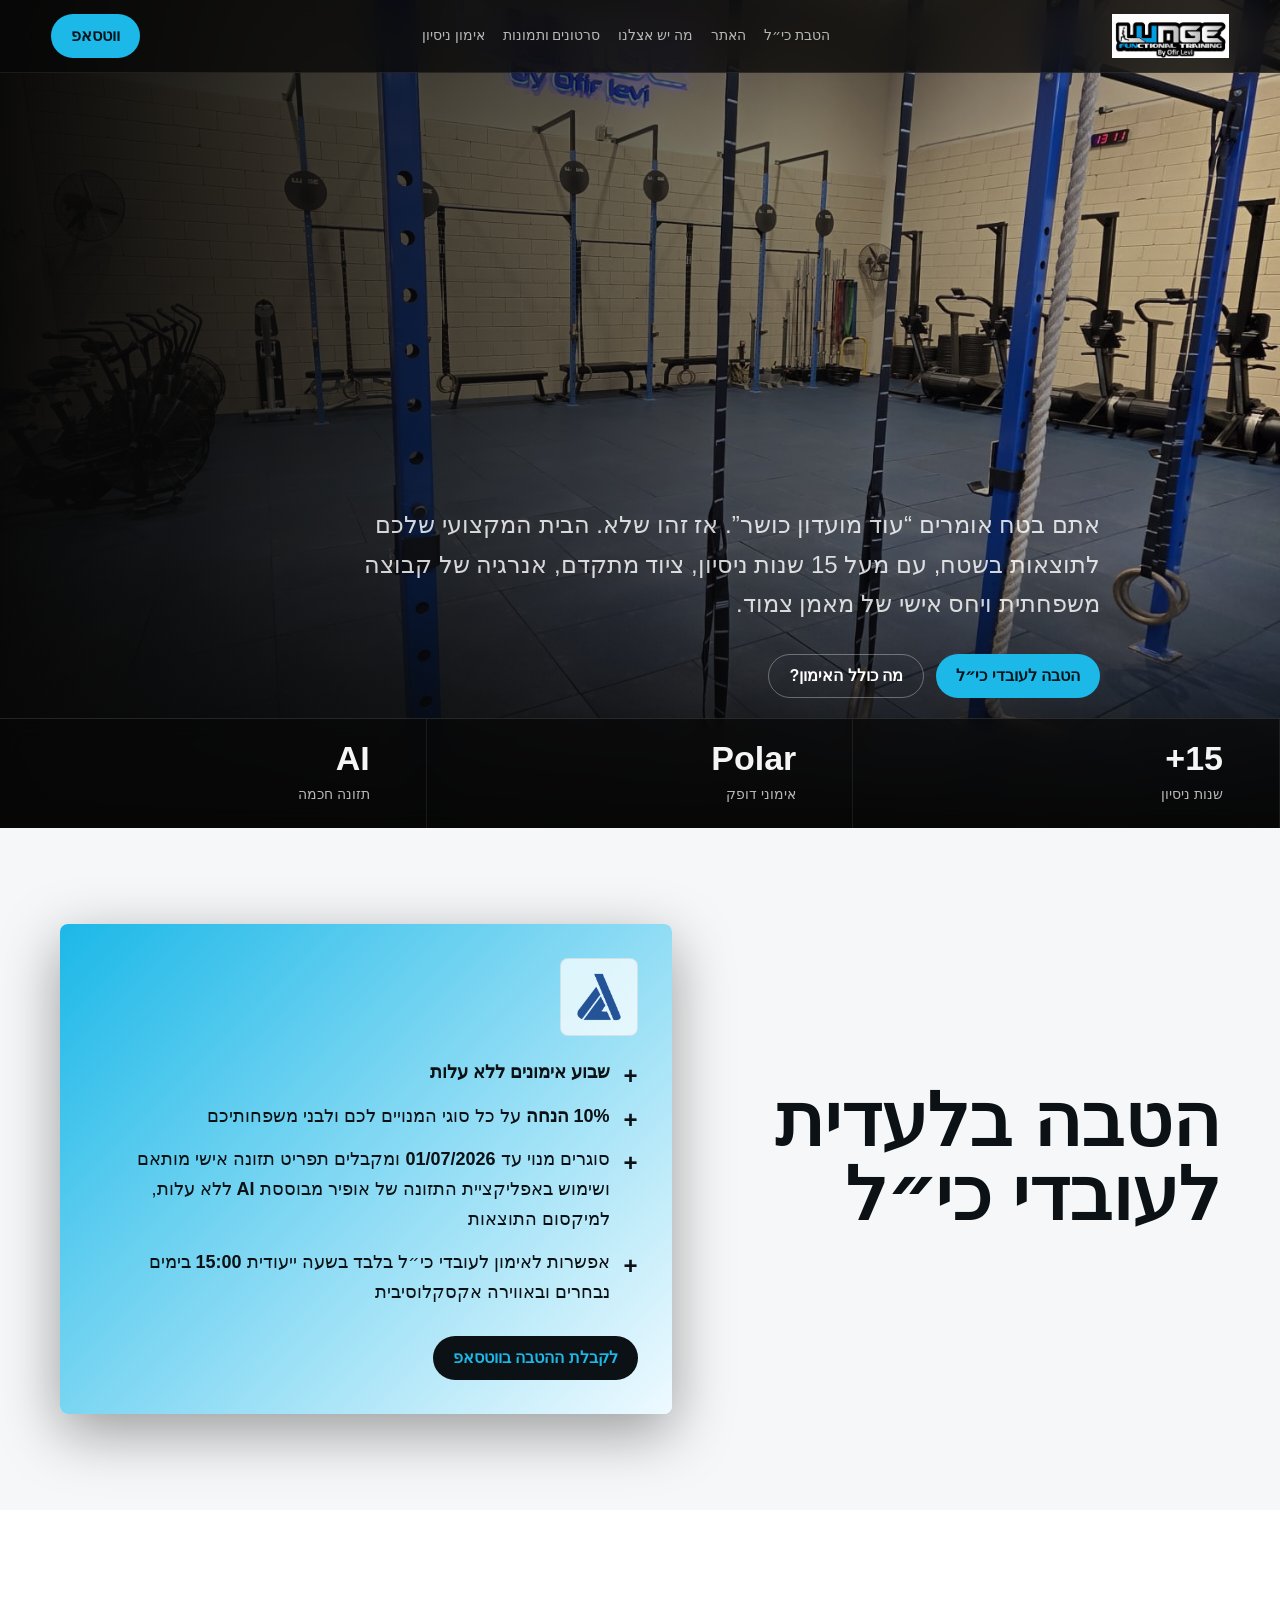
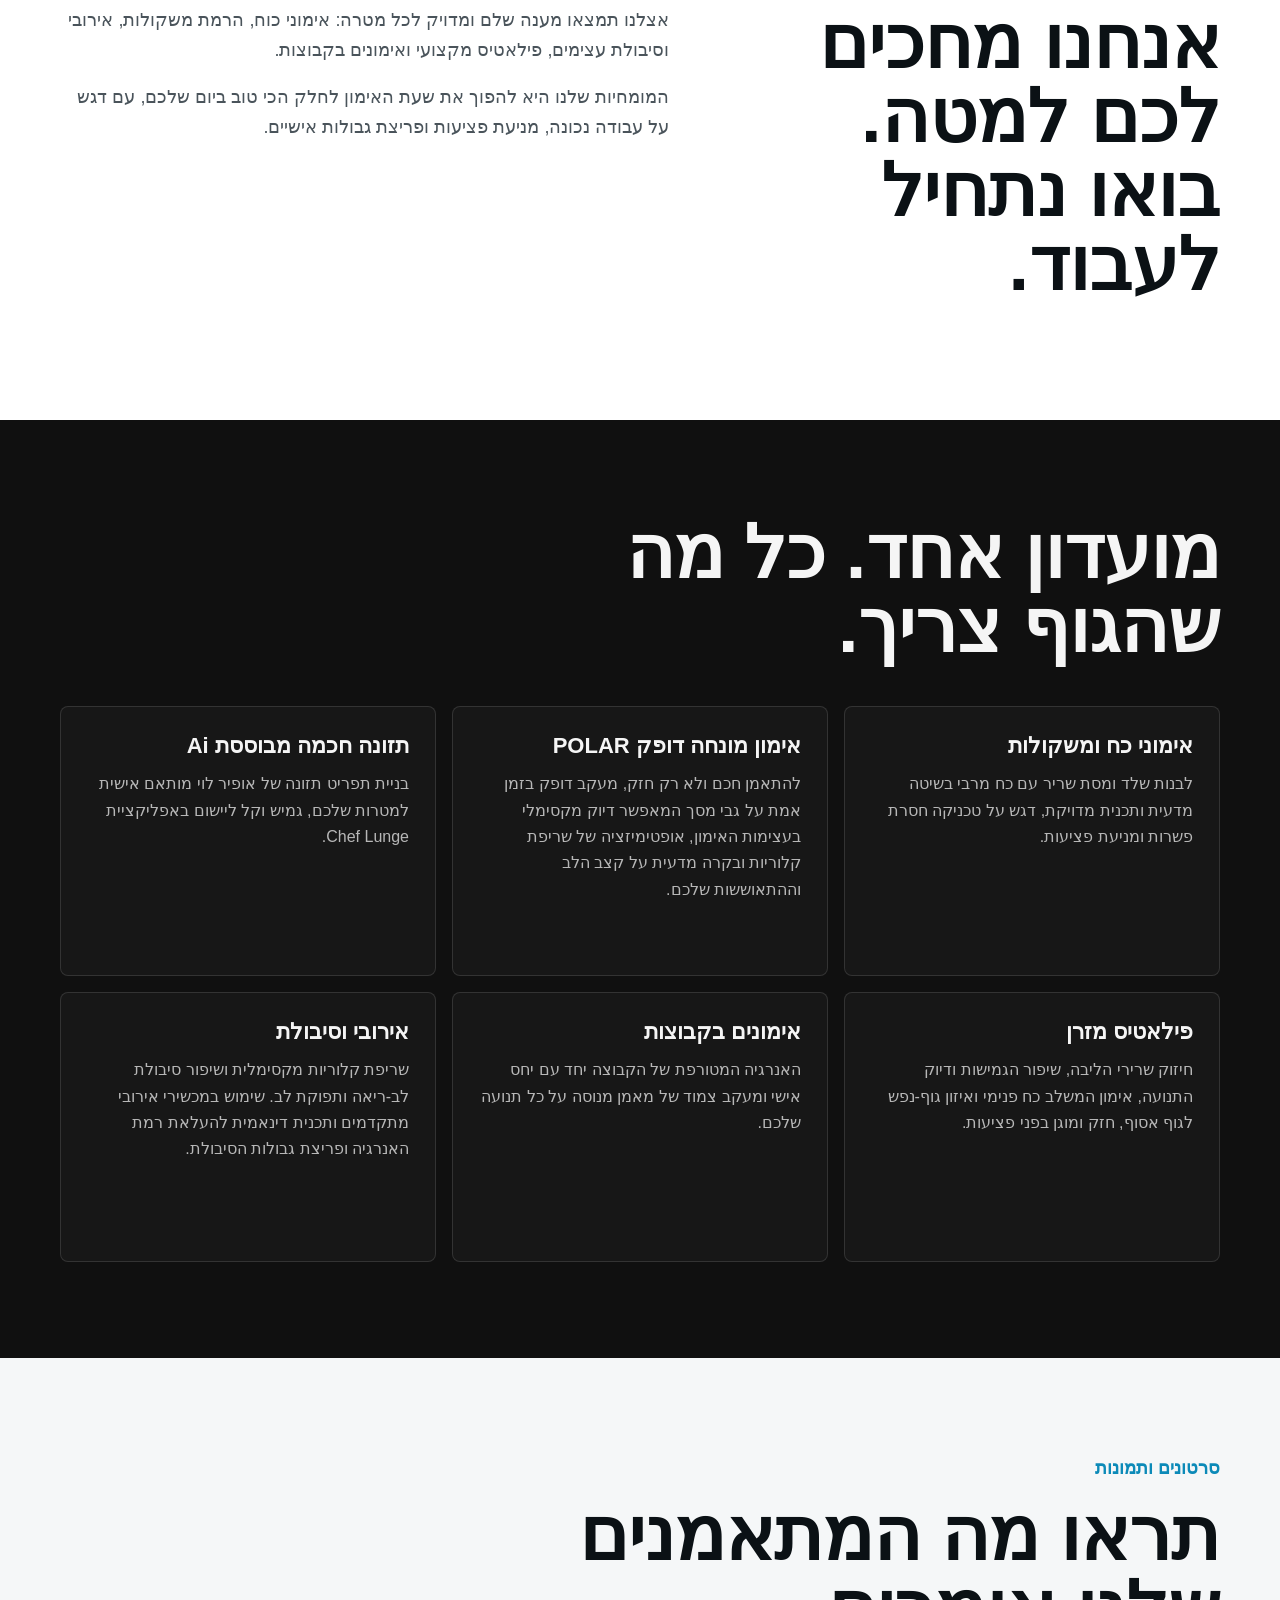
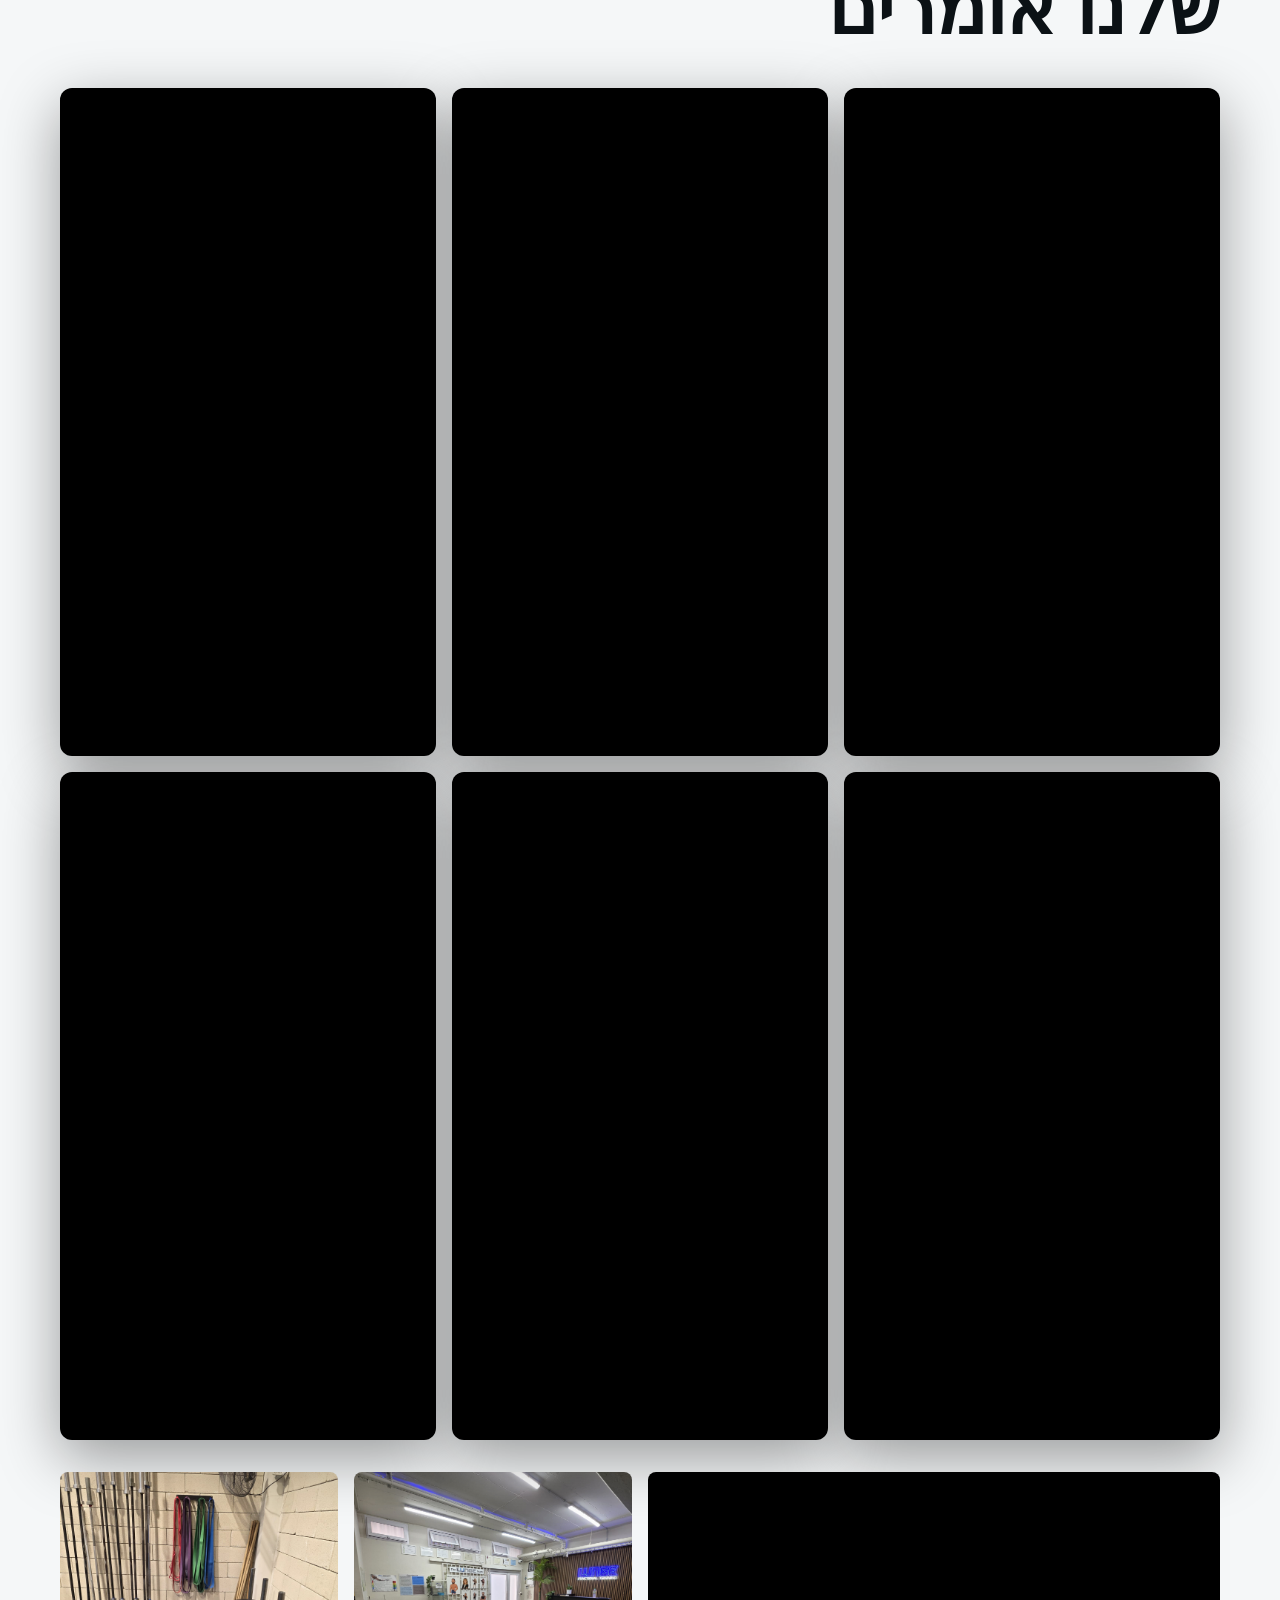
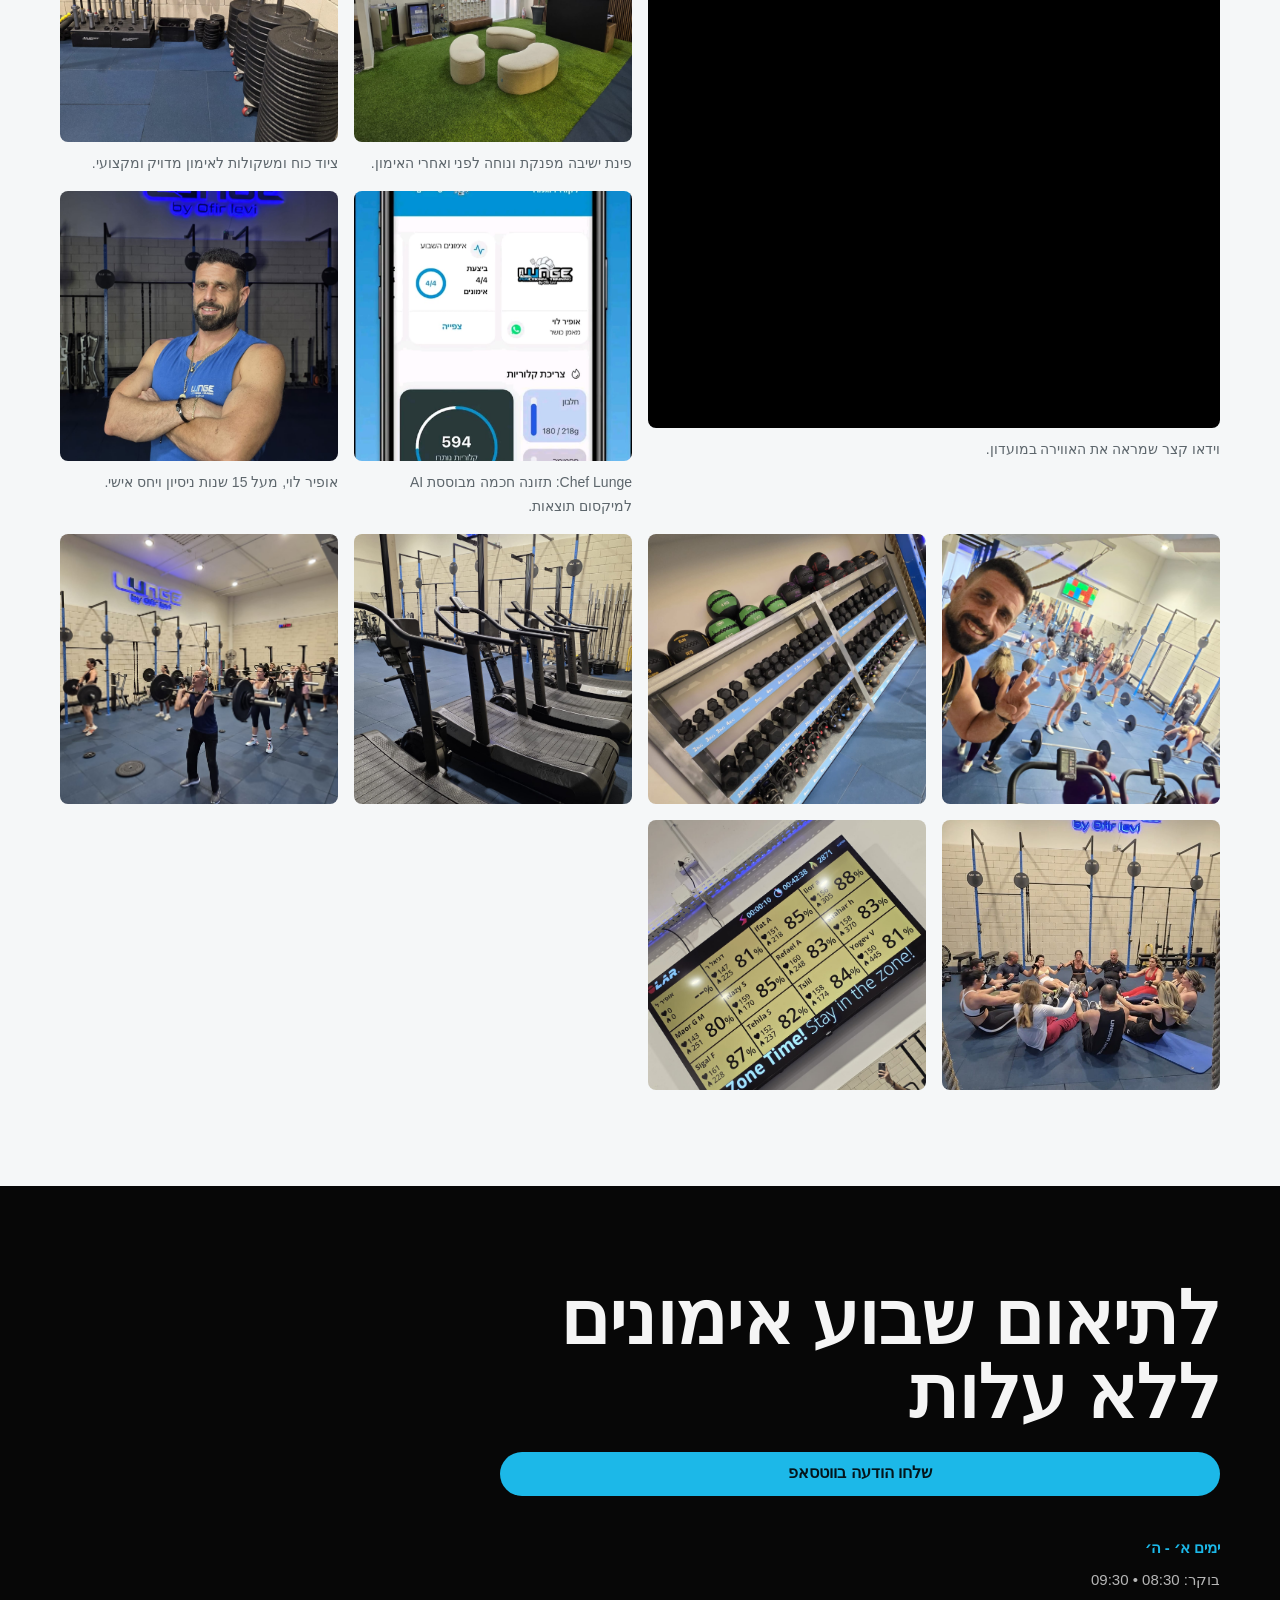
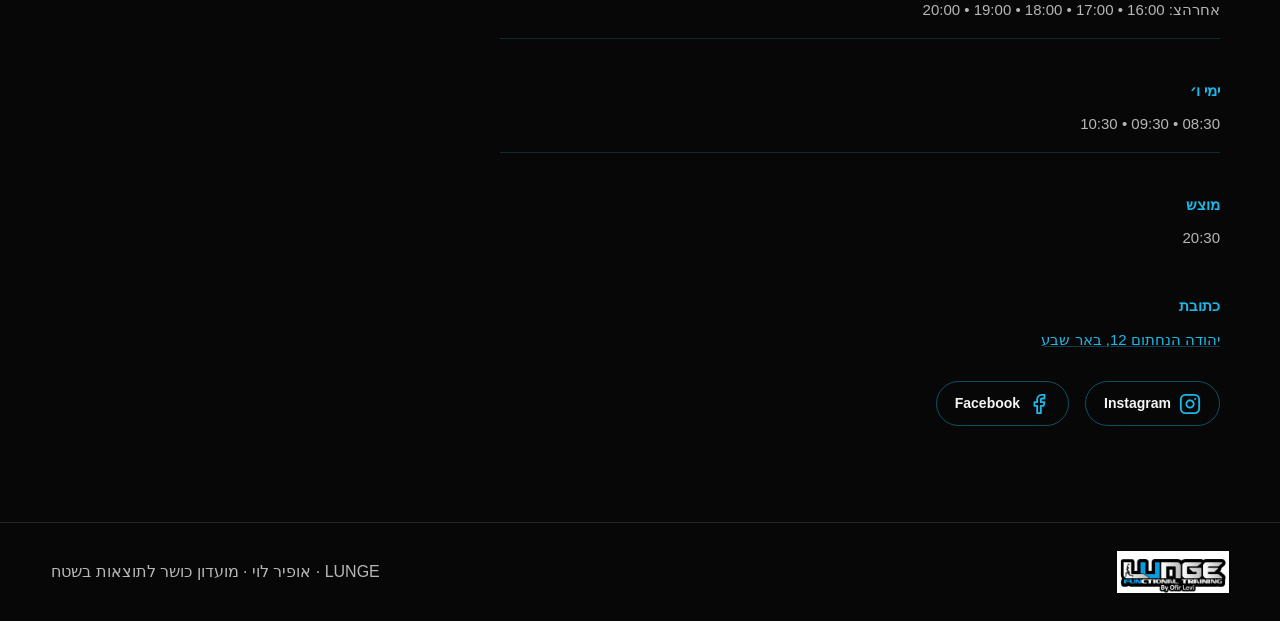
==== commit ad378110: "Update landing page" ====
--- a/index.html
+++ b/index.html
@@ -40,10 +40,9 @@
     </header>
 
     <main id="top">
-      <section class="hero" aria-labelledby="hero-title">
+      <section class="hero" aria-label="LUNGE">
         <div class="hero__shade"></div>
         <div class="hero__content">
-          <h1 id="hero-title">LUNGE</h1>
           <p class="hero__lead">
             אתם בטח אומרים “עוד מועדון כושר”. אז זהו שלא. הבית המקצועי שלכם
             לתוצאות בשטח, עם מעל 15 שנות ניסיון, ציוד מתקדם, אנרגיה של קבוצה
@@ -128,7 +127,6 @@
 
           <div class="cards">
             <article class="card">
-              <span>01</span>
               <h3>אימוני כח ומשקולות</h3>
               <p>
                 לבנות שלד ומסת שריר עם כח מרבי בשיטה מדעית ותכנית מדויקת,
@@ -136,7 +134,6 @@
               </p>
             </article>
             <article class="card">
-              <span>02</span>
               <h3>אימון מונחה דופק POLAR</h3>
               <p>
                 להתאמן חכם ולא רק חזק, מעקב דופק בזמן אמת על גבי מסך המאפשר
@@ -145,7 +142,6 @@
               </p>
             </article>
             <article class="card">
-              <span>03</span>
               <h3>תזונה חכמה מבוססת Ai</h3>
               <p>
                 בניית תפריט תזונה של אופיר לוי מותאם אישית למטרות שלכם,
@@ -153,7 +149,6 @@
               </p>
             </article>
             <article class="card">
-              <span>04</span>
               <h3>פילאטיס מזרן</h3>
               <p>
                 חיזוק שרירי הליבה, שיפור הגמישות ודיוק התנועה, אימון המשלב
@@ -161,7 +156,6 @@
               </p>
             </article>
             <article class="card">
-              <span>05</span>
               <h3>אימונים בקבוצות</h3>
               <p>
                 האנרגיה המטורפת של הקבוצה יחד עם יחס אישי ומעקב צמוד של מאמן
@@ -169,7 +163,6 @@
               </p>
             </article>
             <article class="card">
-              <span>06</span>
               <h3>אירובי וסיבולת</h3>
               <p>
                 שריפת קלוריות מקסימלית ושיפור סיבולת לב-ריאה ותפוקת לב.
@@ -271,6 +264,24 @@
             <figure class="media-tile">
               <img src="assets/images/gallery-4.jpeg" alt="אופיר לוי במועדון LUNGE" loading="lazy" />
               <figcaption>אופיר לוי, מעל 15 שנות ניסיון ויחס אישי.</figcaption>
+            </figure>
+            <figure class="media-tile">
+              <img src="assets/images/ofir-1.jpeg" alt="אופיר לוי במועדון LUNGE" loading="lazy" />
+            </figure>
+            <figure class="media-tile">
+              <img src="assets/images/ofir-2.jpeg" alt="אימון במועדון LUNGE" loading="lazy" />
+            </figure>
+            <figure class="media-tile">
+              <img src="assets/images/ofir-3.jpeg" alt="אימון במועדון LUNGE" loading="lazy" />
+            </figure>
+            <figure class="media-tile">
+              <img src="assets/images/ofir-4.jpeg" alt="אימון במועדון LUNGE" loading="lazy" />
+            </figure>
+            <figure class="media-tile">
+              <img src="assets/images/ofir-5.jpeg" alt="אימון במועדון LUNGE" loading="lazy" />
+            </figure>
+            <figure class="media-tile">
+              <img src="assets/images/ofir-6.jpeg" alt="אימון במועדון LUNGE" loading="lazy" />
             </figure>
           </div>
         </div>
@@ -299,6 +310,24 @@
                   <div class="hours-time">20:30</div>
                 </div>
               </div>
+
+              <div class="contact__address">
+                <div class="hours-day">כתובת</div>
+                <a href="https://www.google.com/maps/search/?api=1&query=%D7%99%D7%94%D7%95%D7%93%D7%94+%D7%94%D7%A0%D7%97%D7%AA%D7%95%D7%9D+12%2C+%D7%91%D7%90%D7%A8+%D7%A9%D7%91%D7%A2" target="_blank" rel="noopener" class="hours-time address-link">
+                  יהודה הנחתום 12, באר שבע
+                </a>
+              </div>
+
+              <div class="contact__social">
+                <a href="https://www.instagram.com/ofir_levi_lunge" target="_blank" rel="noopener" aria-label="Instagram" class="social-link">
+                  <svg width="22" height="22" viewBox="0 0 24 24" fill="none" stroke="currentColor" stroke-width="2" stroke-linecap="round" stroke-linejoin="round"><rect x="2" y="2" width="20" height="20" rx="5" ry="5"/><path d="M16 11.37A4 4 0 1 1 12.63 8 4 4 0 0 1 16 11.37z"/><line x1="17.5" y1="6.5" x2="17.51" y2="6.5"/></svg>
+                  <span>Instagram</span>
+                </a>
+                <a href="https://www.facebook.com/share/1Coig9kDcf/" target="_blank" rel="noopener" aria-label="Facebook" class="social-link">
+                  <svg width="22" height="22" viewBox="0 0 24 24" fill="none" stroke="currentColor" stroke-width="2" stroke-linecap="round" stroke-linejoin="round"><path d="M18 2h-3a5 5 0 0 0-5 5v3H7v4h3v8h4v-8h3l1-4h-4V7a1 1 0 0 1 1-1h3z"/></svg>
+                  <span>Facebook</span>
+                </a>
+              </div>
             </div>
           </div>
         </div>
--- a/styles.css
+++ b/styles.css
@@ -474,6 +474,53 @@
   margin-bottom: 0;
 }
 
+.contact__address {
+  margin-top: 4px;
+}
+
+.address-link {
+  display: inline-block;
+  color: var(--cyan);
+  text-decoration: underline;
+  text-decoration-color: rgba(28, 184, 232, 0.3);
+  transition: color 0.2s ease;
+}
+
+.address-link:hover {
+  color: #fff;
+}
+
+.contact__social {
+  display: flex;
+  gap: 16px;
+  flex-wrap: wrap;
+  margin-top: 4px;
+}
+
+.social-link {
+  display: inline-flex;
+  align-items: center;
+  gap: 8px;
+  padding: 10px 18px;
+  border-radius: 999px;
+  border: 1px solid rgba(28, 184, 232, 0.4);
+  color: var(--text);
+  font-size: 14px;
+  font-weight: 600;
+  transition: background 0.2s ease, border-color 0.2s ease, transform 0.2s ease;
+}
+
+.social-link:hover {
+  background: rgba(28, 184, 232, 0.12);
+  border-color: var(--cyan);
+  transform: translateY(-2px);
+}
+
+.social-link svg {
+  flex-shrink: 0;
+  color: var(--cyan);
+}
+
 .footer {
   display: flex;
   align-items: center;
@@ -505,10 +552,9 @@
   }
 
   .hero__content {
-    padding: 108px 0 220px;
-  }
-
-  .hero__stats,
+    padding: 108px 0 130px;
+  }
+
   .benefit__grid,
   .split,
   .cards,
@@ -519,10 +565,21 @@
 
   .hero__stats {
     display: grid;
+    grid-template-columns: repeat(3, 1fr);
   }
 
   .hero__stats div {
-    padding: 16px 22px;
+    padding: 12px 8px;
+    text-align: center;
+  }
+
+  .hero__stats strong {
+    font-size: 22px;
+  }
+
+  .hero__stats span {
+    font-size: 11px;
+    margin-top: 4px;
   }
 
   .cards,
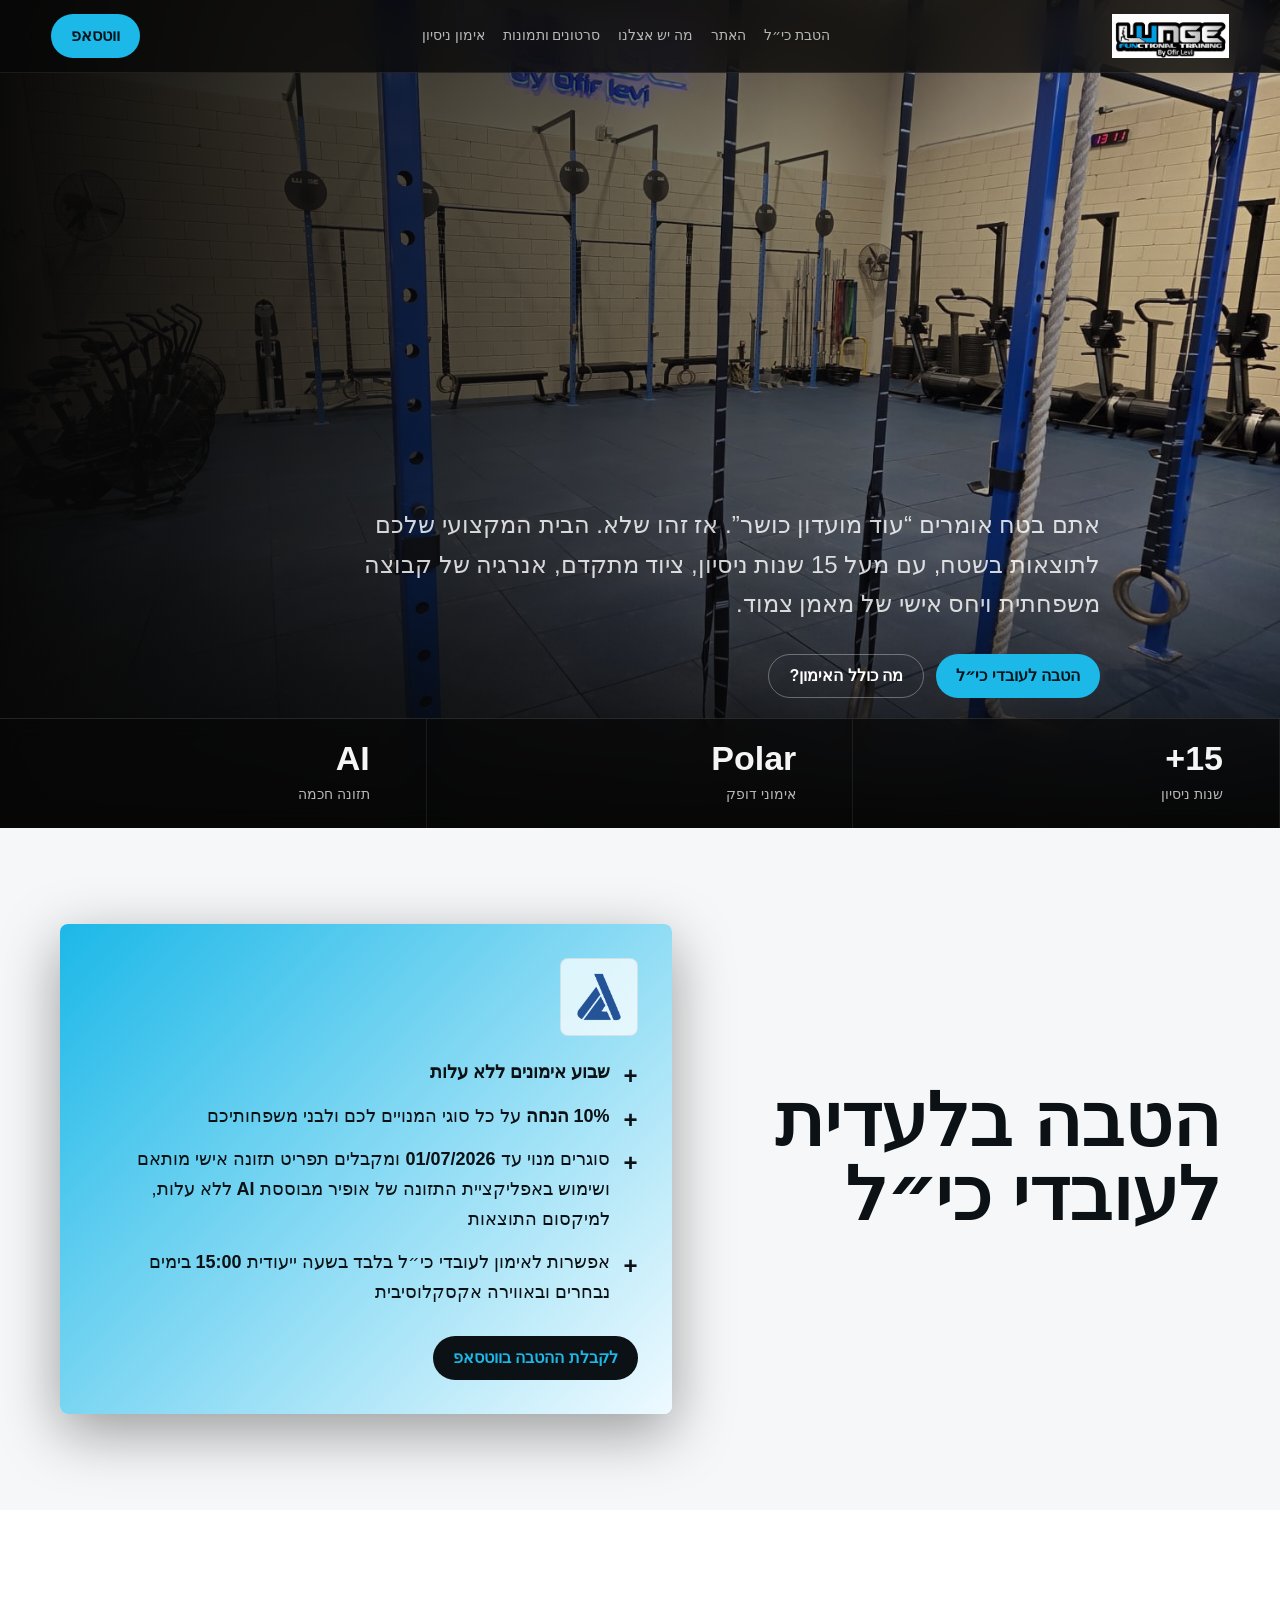
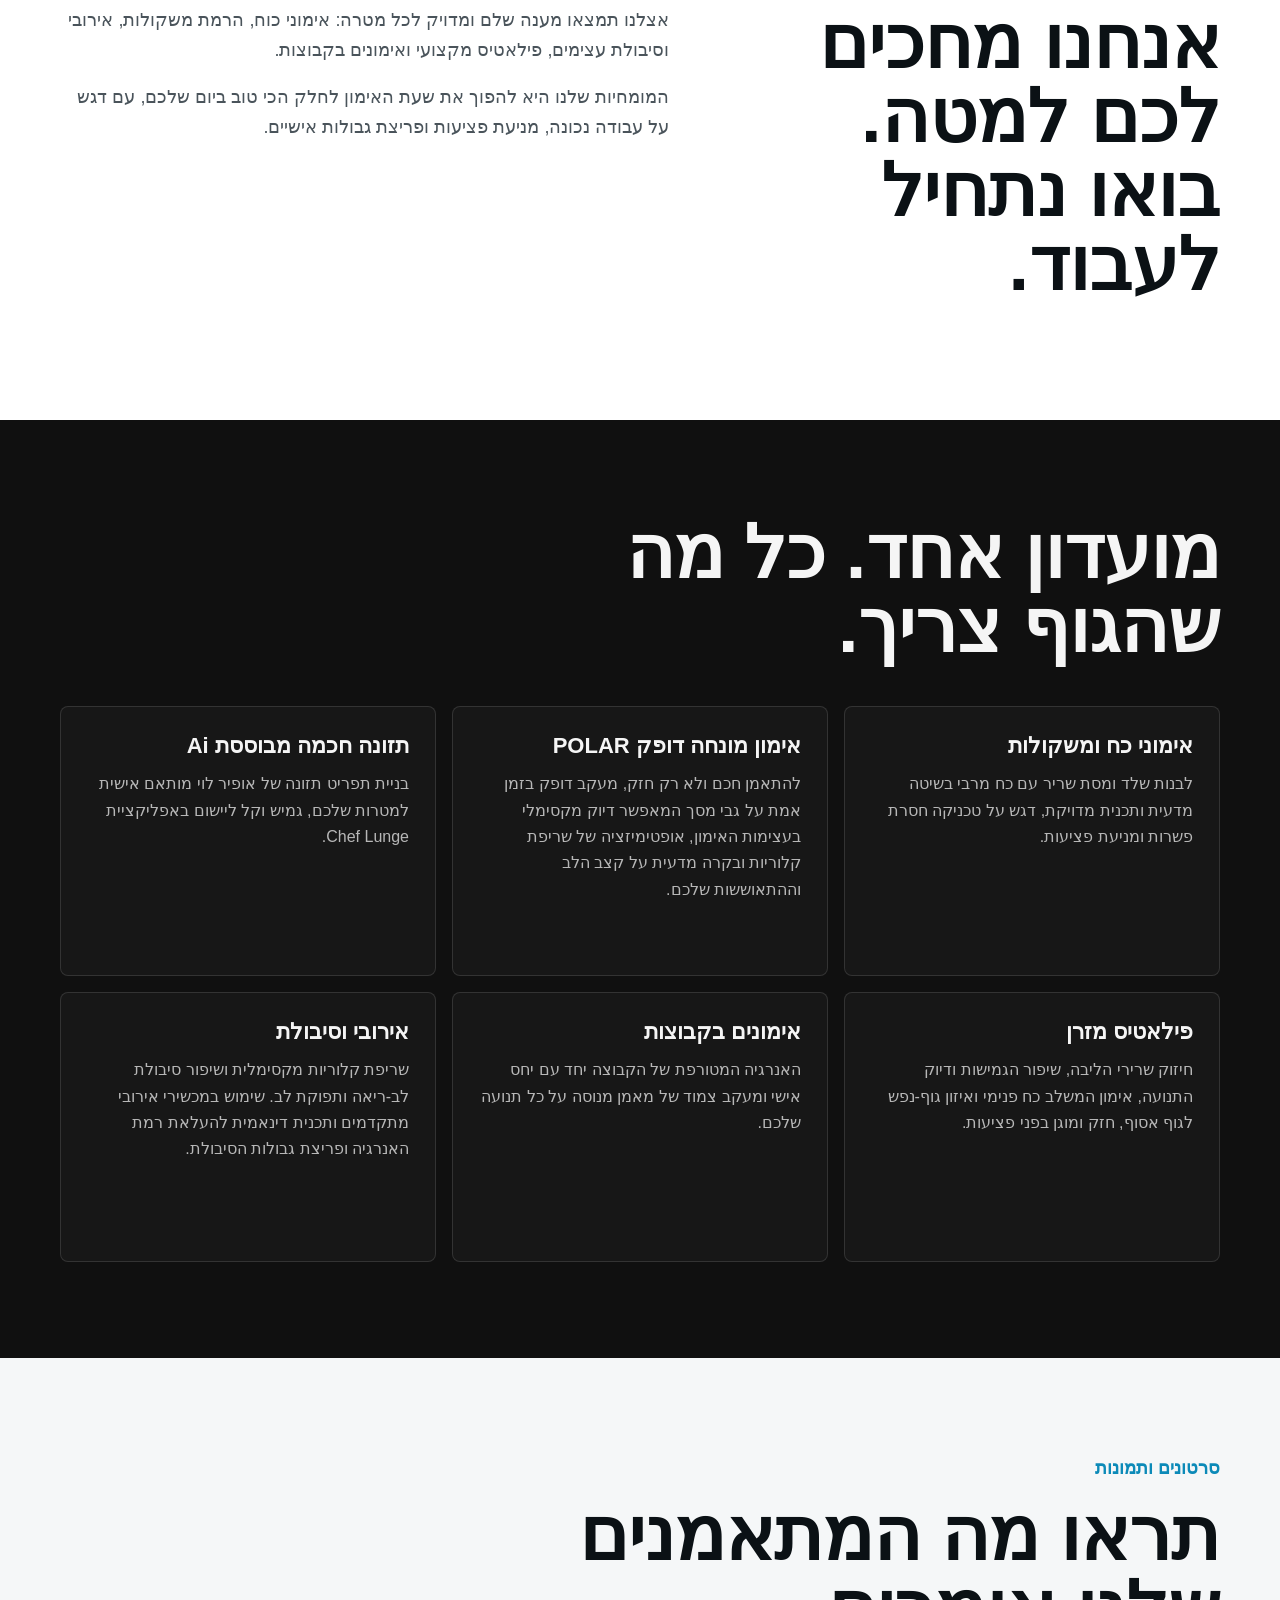
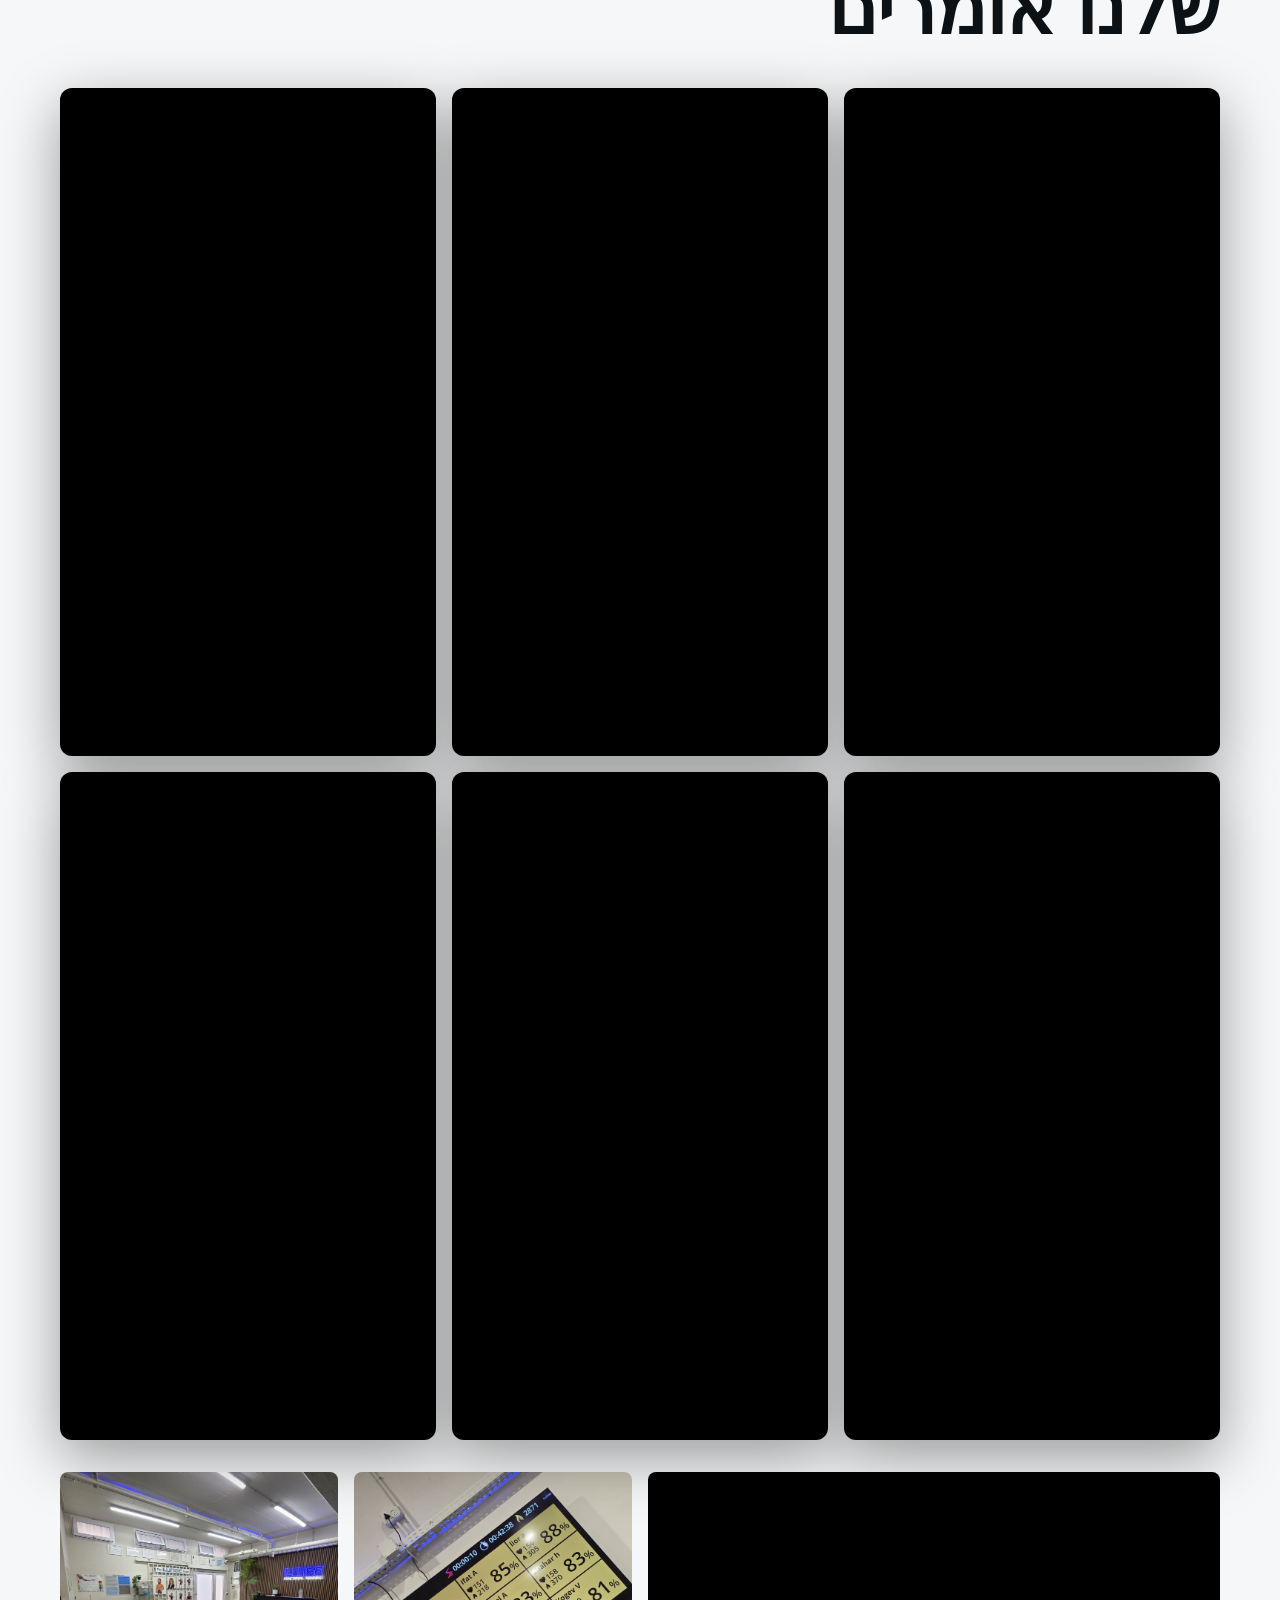
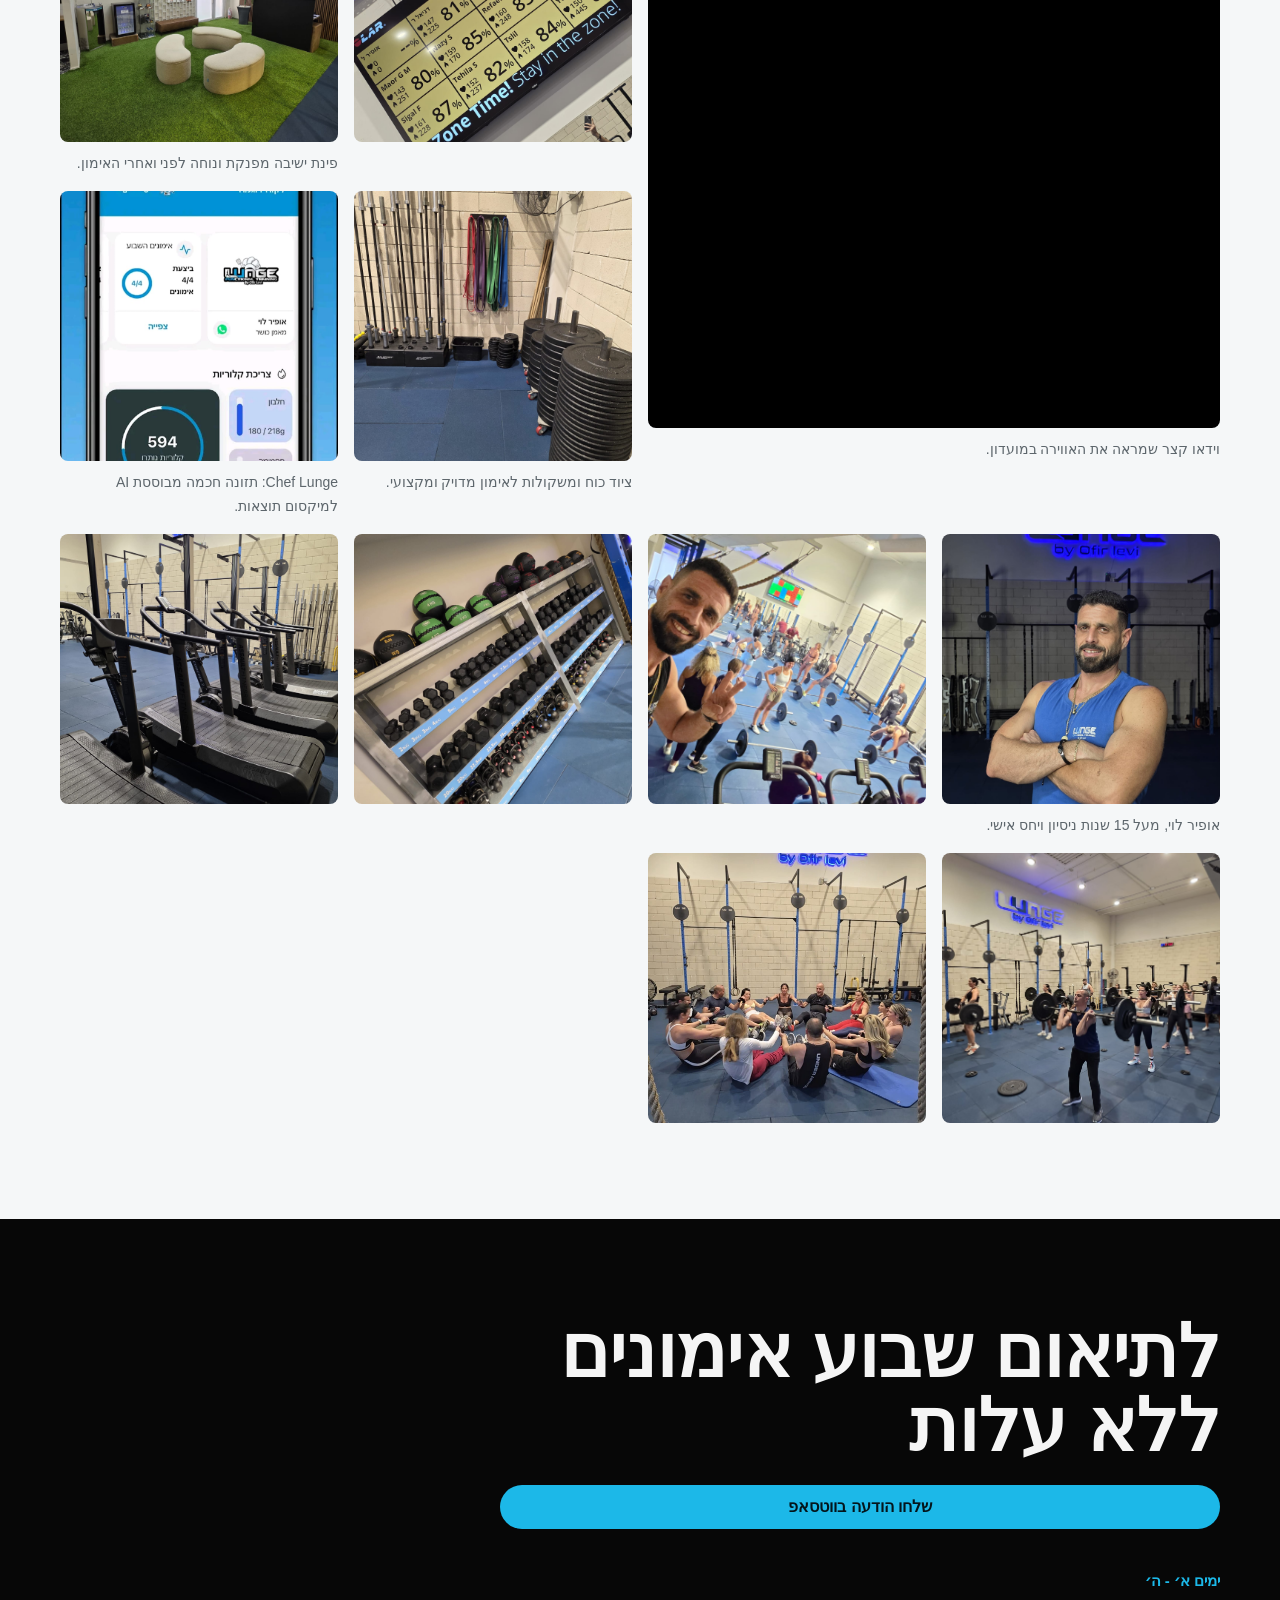
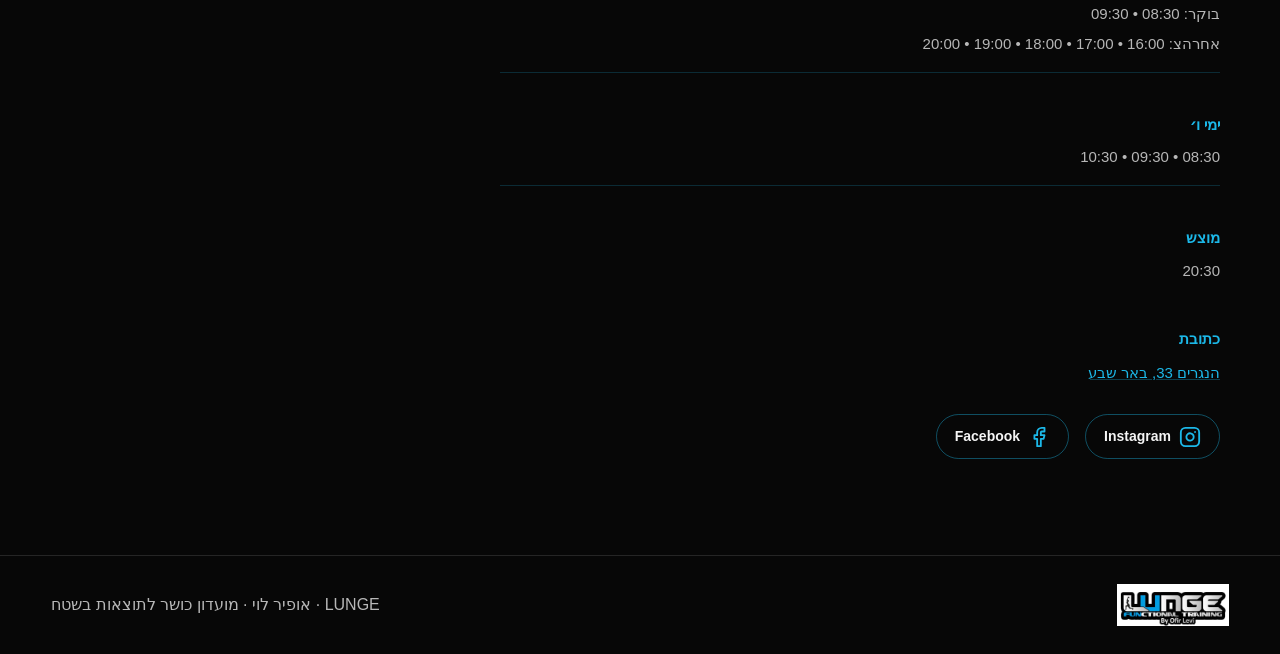
==== commit fab1c094: "Update address and photo order" ====
--- a/index.html
+++ b/index.html
@@ -250,6 +250,9 @@
               <figcaption>וידאו קצר שמראה את האווירה במועדון.</figcaption>
             </figure>
             <figure class="media-tile">
+              <img src="assets/images/ofir-6.jpeg" alt="אימון במועדון LUNGE" loading="lazy" />
+            </figure>
+            <figure class="media-tile">
               <img src="assets/images/gallery-1.jpeg" alt="אזור קבלה ופינת ישיבה במועדון LUNGE" loading="lazy" />
               <figcaption>פינת ישיבה מפנקת ונוחה לפני ואחרי האימון.</figcaption>
             </figure>
@@ -279,9 +282,6 @@
             </figure>
             <figure class="media-tile">
               <img src="assets/images/ofir-5.jpeg" alt="אימון במועדון LUNGE" loading="lazy" />
-            </figure>
-            <figure class="media-tile">
-              <img src="assets/images/ofir-6.jpeg" alt="אימון במועדון LUNGE" loading="lazy" />
             </figure>
           </div>
         </div>
@@ -313,8 +313,8 @@
 
               <div class="contact__address">
                 <div class="hours-day">כתובת</div>
-                <a href="https://www.google.com/maps/search/?api=1&query=%D7%99%D7%94%D7%95%D7%93%D7%94+%D7%94%D7%A0%D7%97%D7%AA%D7%95%D7%9D+12%2C+%D7%91%D7%90%D7%A8+%D7%A9%D7%91%D7%A2" target="_blank" rel="noopener" class="hours-time address-link">
-                  יהודה הנחתום 12, באר שבע
+                <a href="https://www.google.com/maps/search/?api=1&query=%D7%94%D7%A0%D7%92%D7%A8%D7%99%D7%9D+33%2C+%D7%91%D7%90%D7%A8+%D7%A9%D7%91%D7%A2" target="_blank" rel="noopener" class="hours-time address-link">
+                  הנגרים 33, באר שבע
                 </a>
               </div>
 
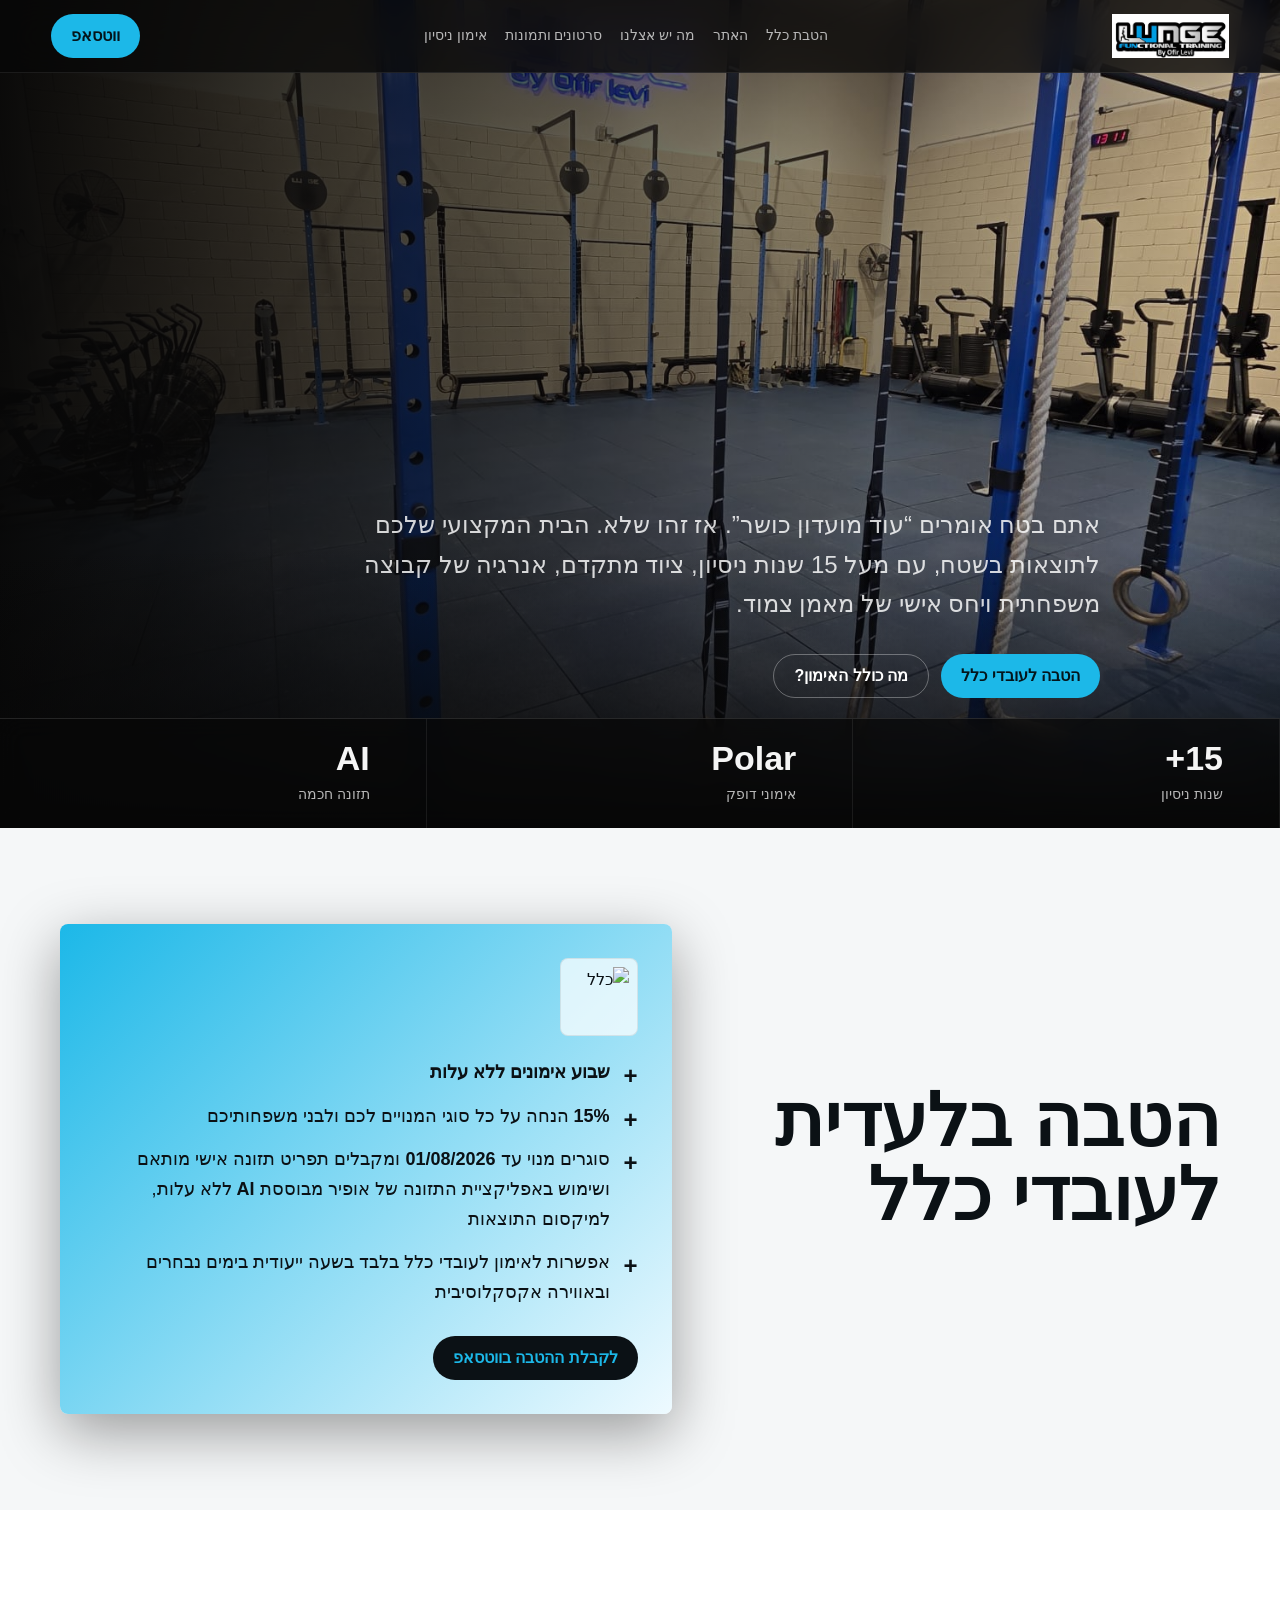
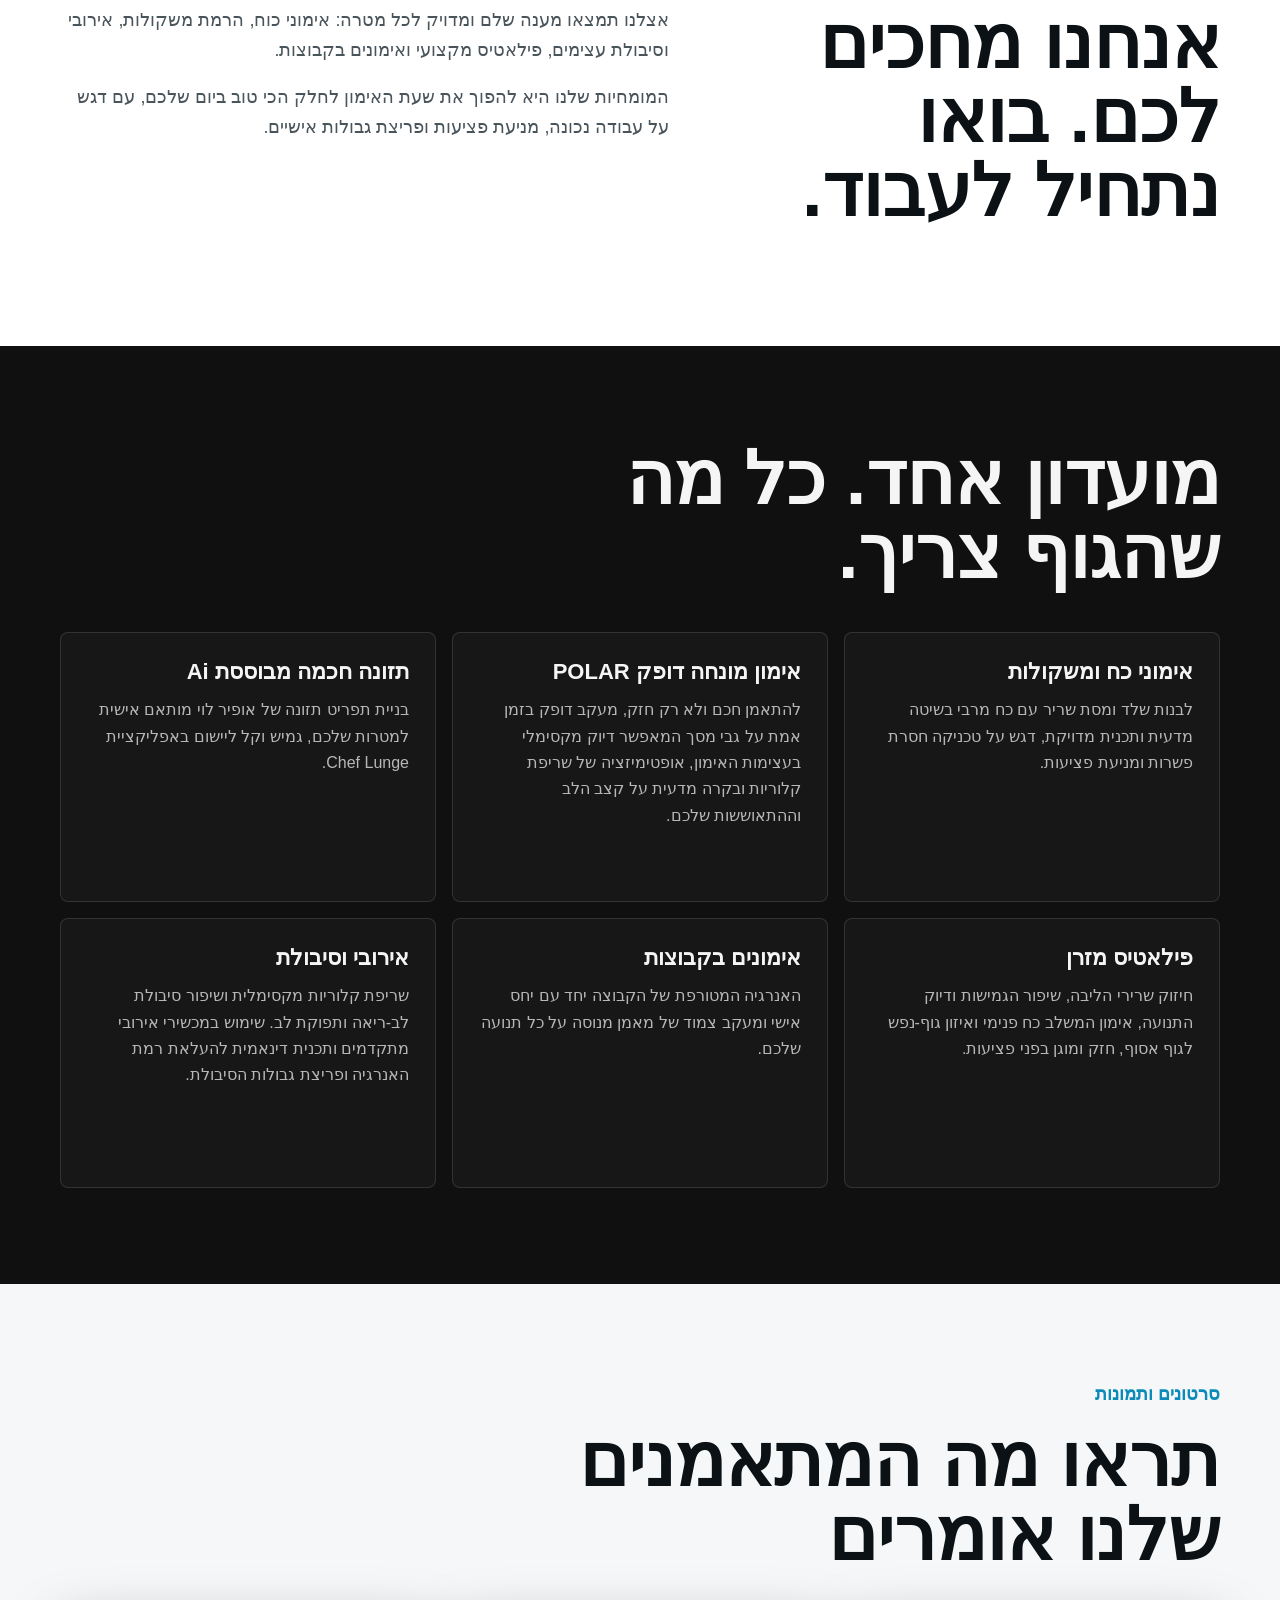
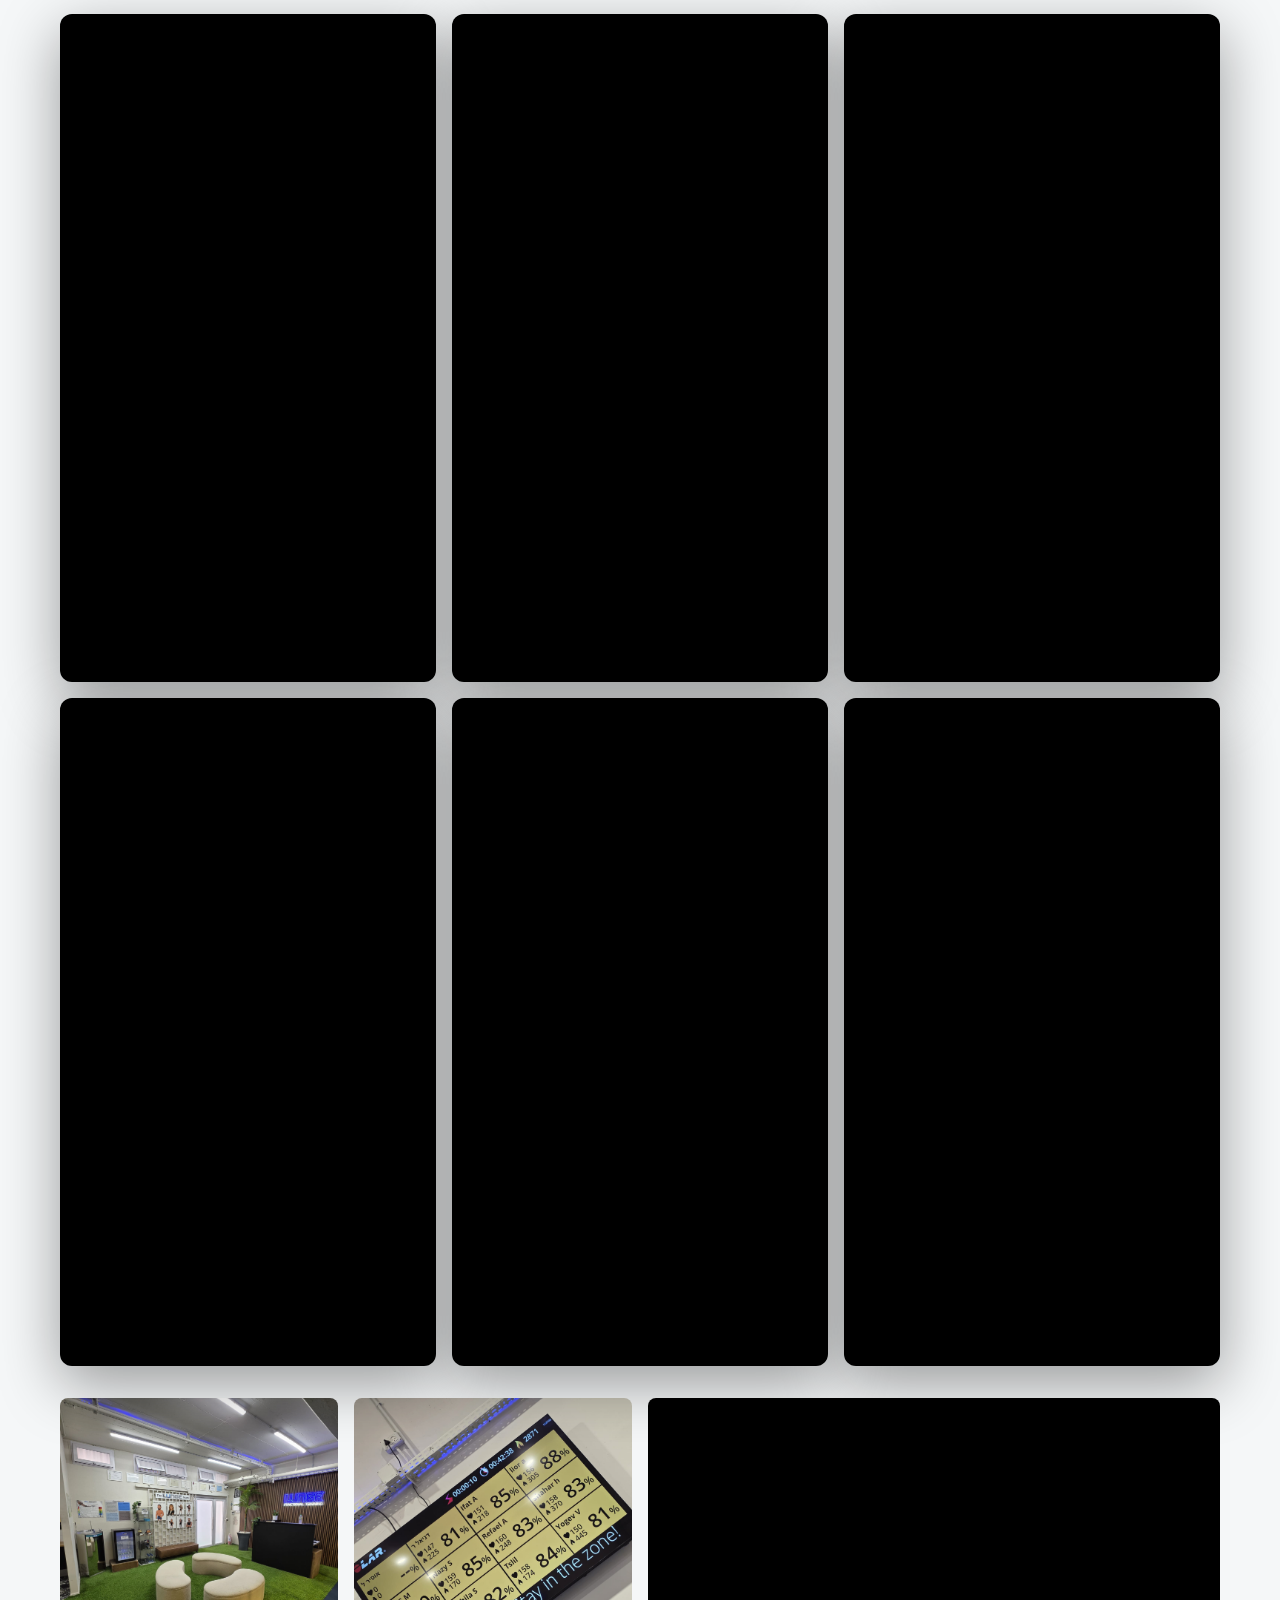
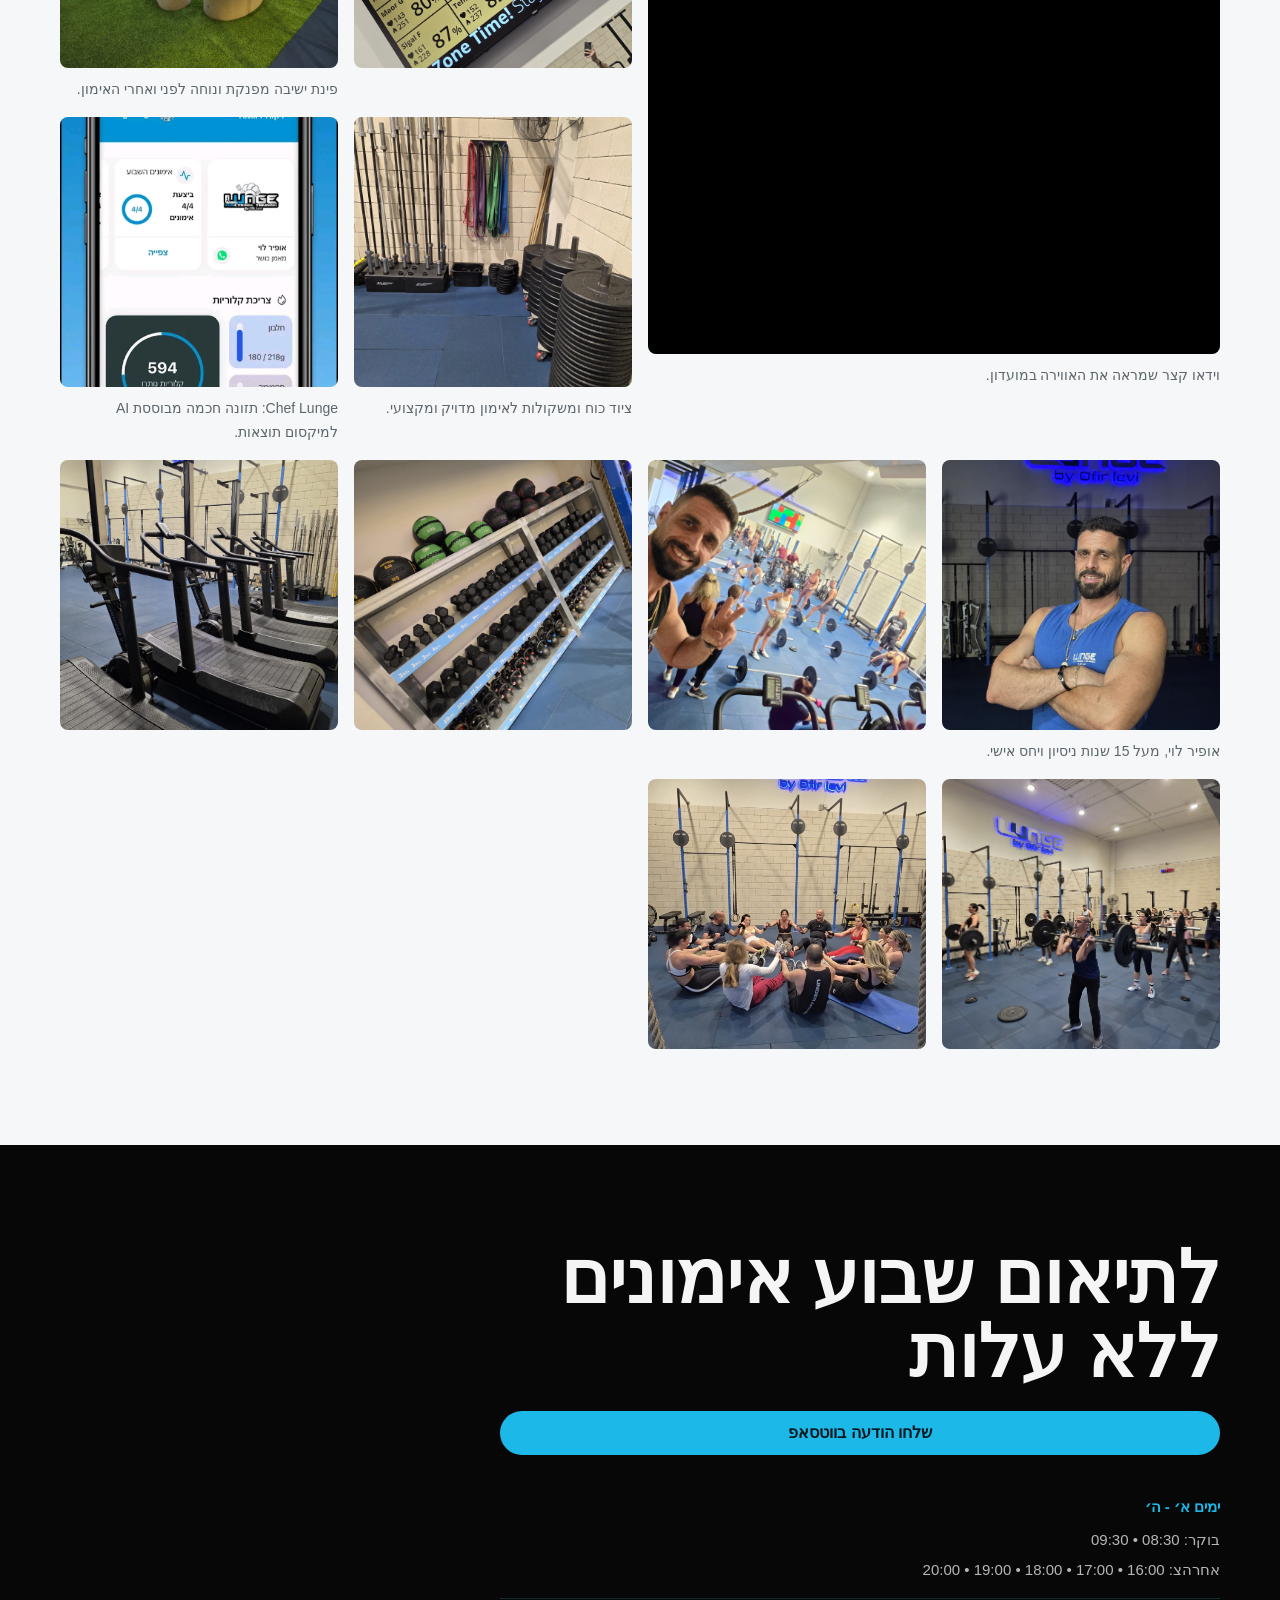
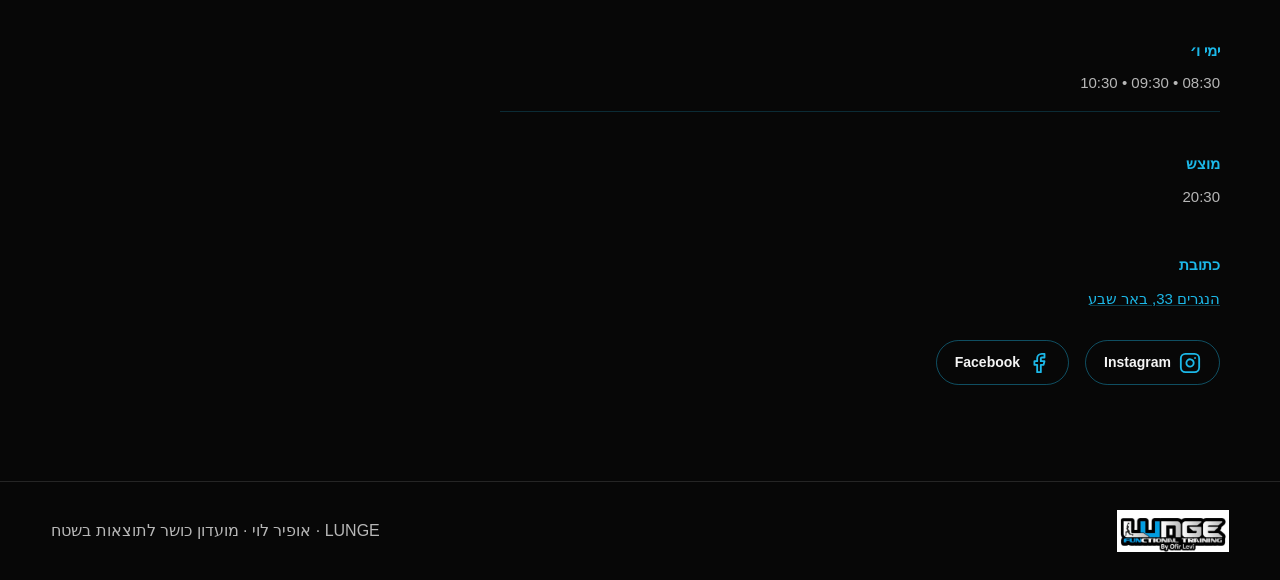
==== commit bb3a023c: "Update index.html Klal benefit update" ====
--- a/index.html
+++ b/index.html
@@ -27,7 +27,7 @@
       </a>
 
       <nav class="nav" aria-label="ניווט">
-        <a href="#benefit">הטבת כי״ל</a>
+        <a href="#benefit">הטבת כלל</a>
         <a href="#about">האתר</a>
         <a href="#training">מה יש אצלנו</a>
         <a href="#media">סרטונים ותמונות</a>
@@ -50,7 +50,7 @@
           </p>
 
           <div class="hero__actions">
-            <a class="btn btn--primary" href="#benefit">הטבה לעובדי כי״ל</a>
+            <a class="btn btn--primary" href="#benefit">הטבה לעובדי כלל</a>
             <a class="btn btn--ghost" href="#training">מה כולל האימון?</a>
           </div>
         </div>
@@ -74,24 +74,23 @@
       <section class="benefit" id="benefit" aria-labelledby="benefit-title">
         <div class="section-inner benefit__grid">
           <div class="benefit__copy">
-            <h2 id="benefit-title">הטבה בלעדית לעובדי כי״ל</h2>
+            <h2 id="benefit-title">הטבה בלעדית לעובדי כלל</h2>
           </div>
 
           <div class="benefit__card">
             <div class="benefit__logo">
-              <img src="assets/images/kiil.png" alt="כי״ל" />
+              <img src="assets/images/klal-logo.png" alt="כלל" />
             </div>
             <ul class="benefit__list">
               <li><strong>שבוע אימונים ללא עלות</strong></li>
-              <li><strong>10% הנחה</strong> על כל סוגי המנויים לכם ולבני משפחותיכם</li>
+              <li><strong>15%</strong> הנחה על כל סוגי המנויים לכם ולבני משפחותיכם</li>
               <li>
-                סוגרים מנוי עד <strong>01/07/2026</strong> ומקבלים תפריט תזונה אישי
+                סוגרים מנוי עד <strong>01/08/2026</strong> ומקבלים תפריט תזונה אישי
                 מותאם ושימוש באפליקציית התזונה של אופיר מבוססת <strong>AI</strong>
                 ללא עלות, למיקסום התוצאות
               </li>
               <li>
-                אפשרות לאימון לעובדי כי״ל בלבד בשעה ייעודית <strong>15:00</strong>
-                בימים נבחרים ובאווירה אקסקלוסיבית
+                אפשרות לאימון לעובדי כלל בלבד בשעה ייעודית בימים נבחרים ובאווירה אקסקלוסיבית
               </li>
             </ul>
             <a class="btn btn--dark" href="https://wa.link/krynfj" target="_blank" rel="noopener">
@@ -104,7 +103,7 @@
       <section class="about" id="about">
         <div class="section-inner split">
           <div>
-            <h2>אנחנו מחכים לכם למטה. בואו נתחיל לעבוד.</h2>
+            <h2>אנחנו מחכים לכם. בואו נתחיל לעבוד.</h2>
           </div>
           <div class="about__text">
             <p>
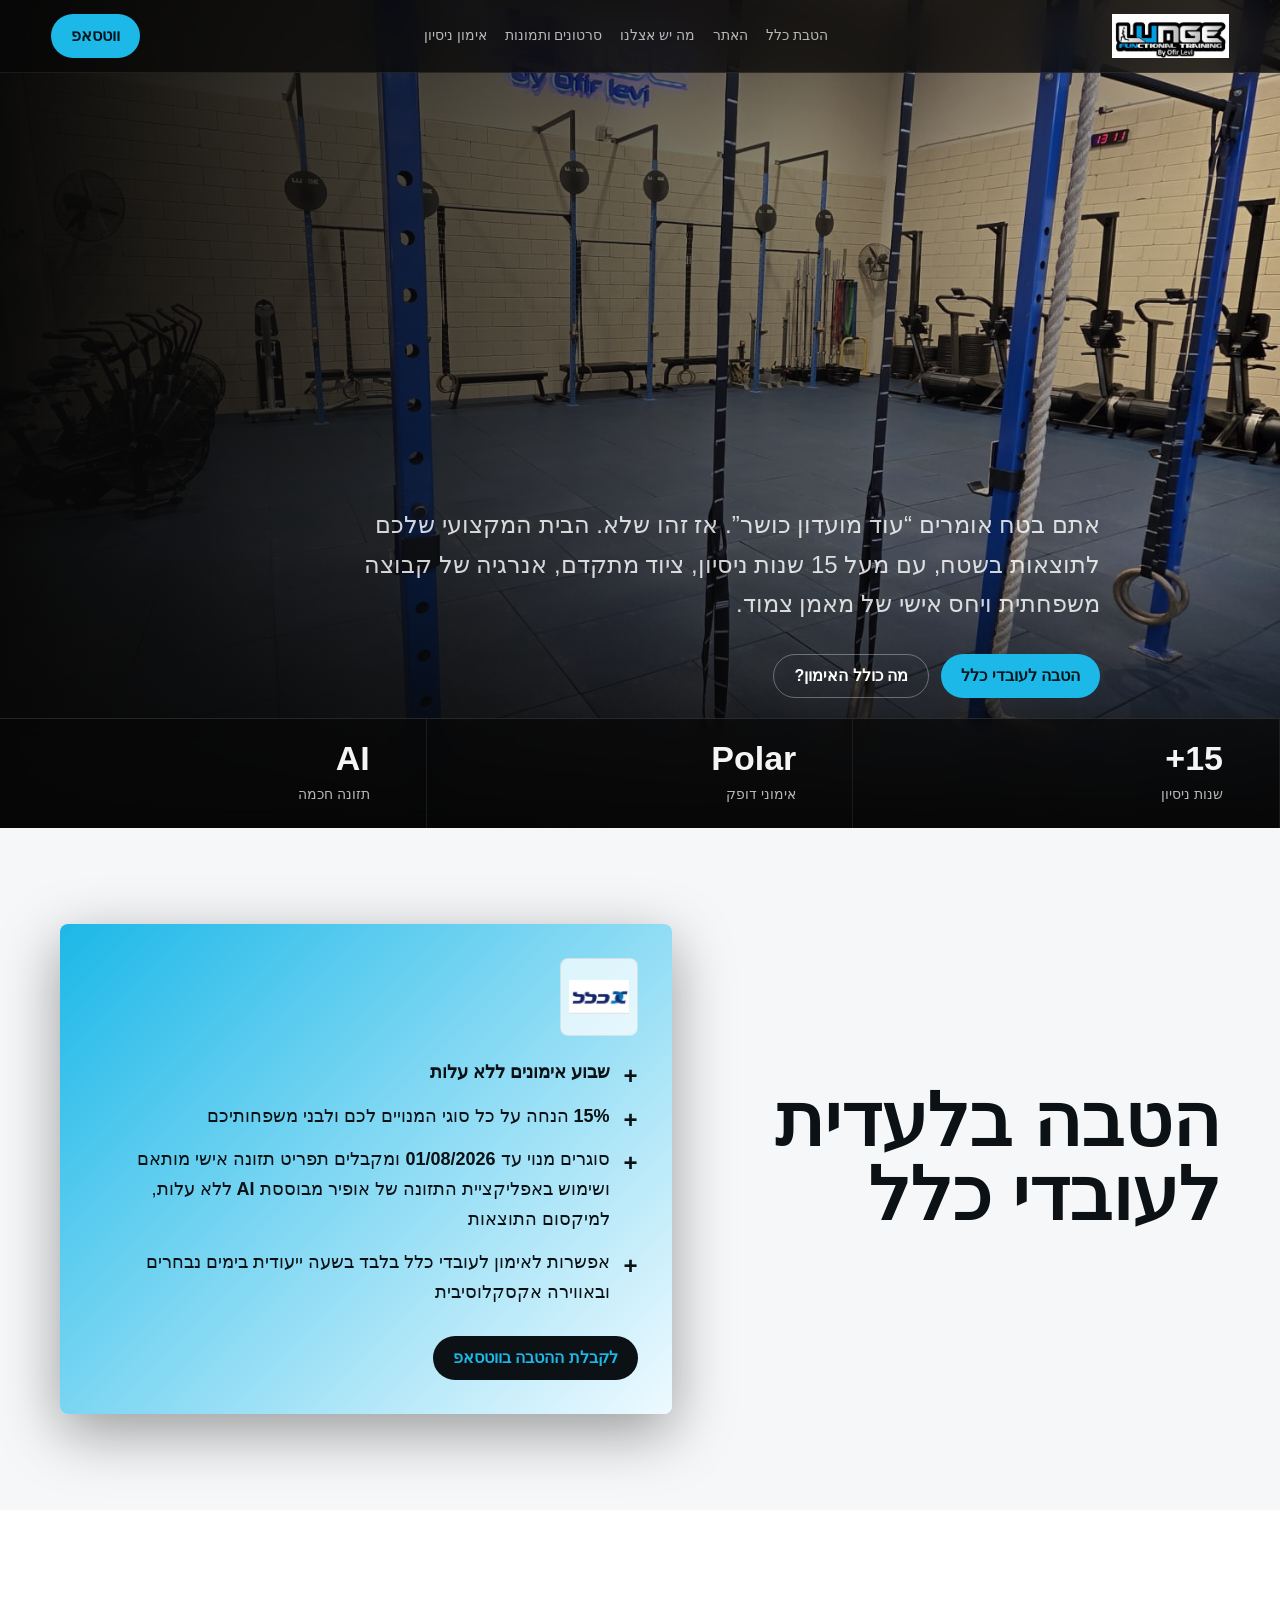
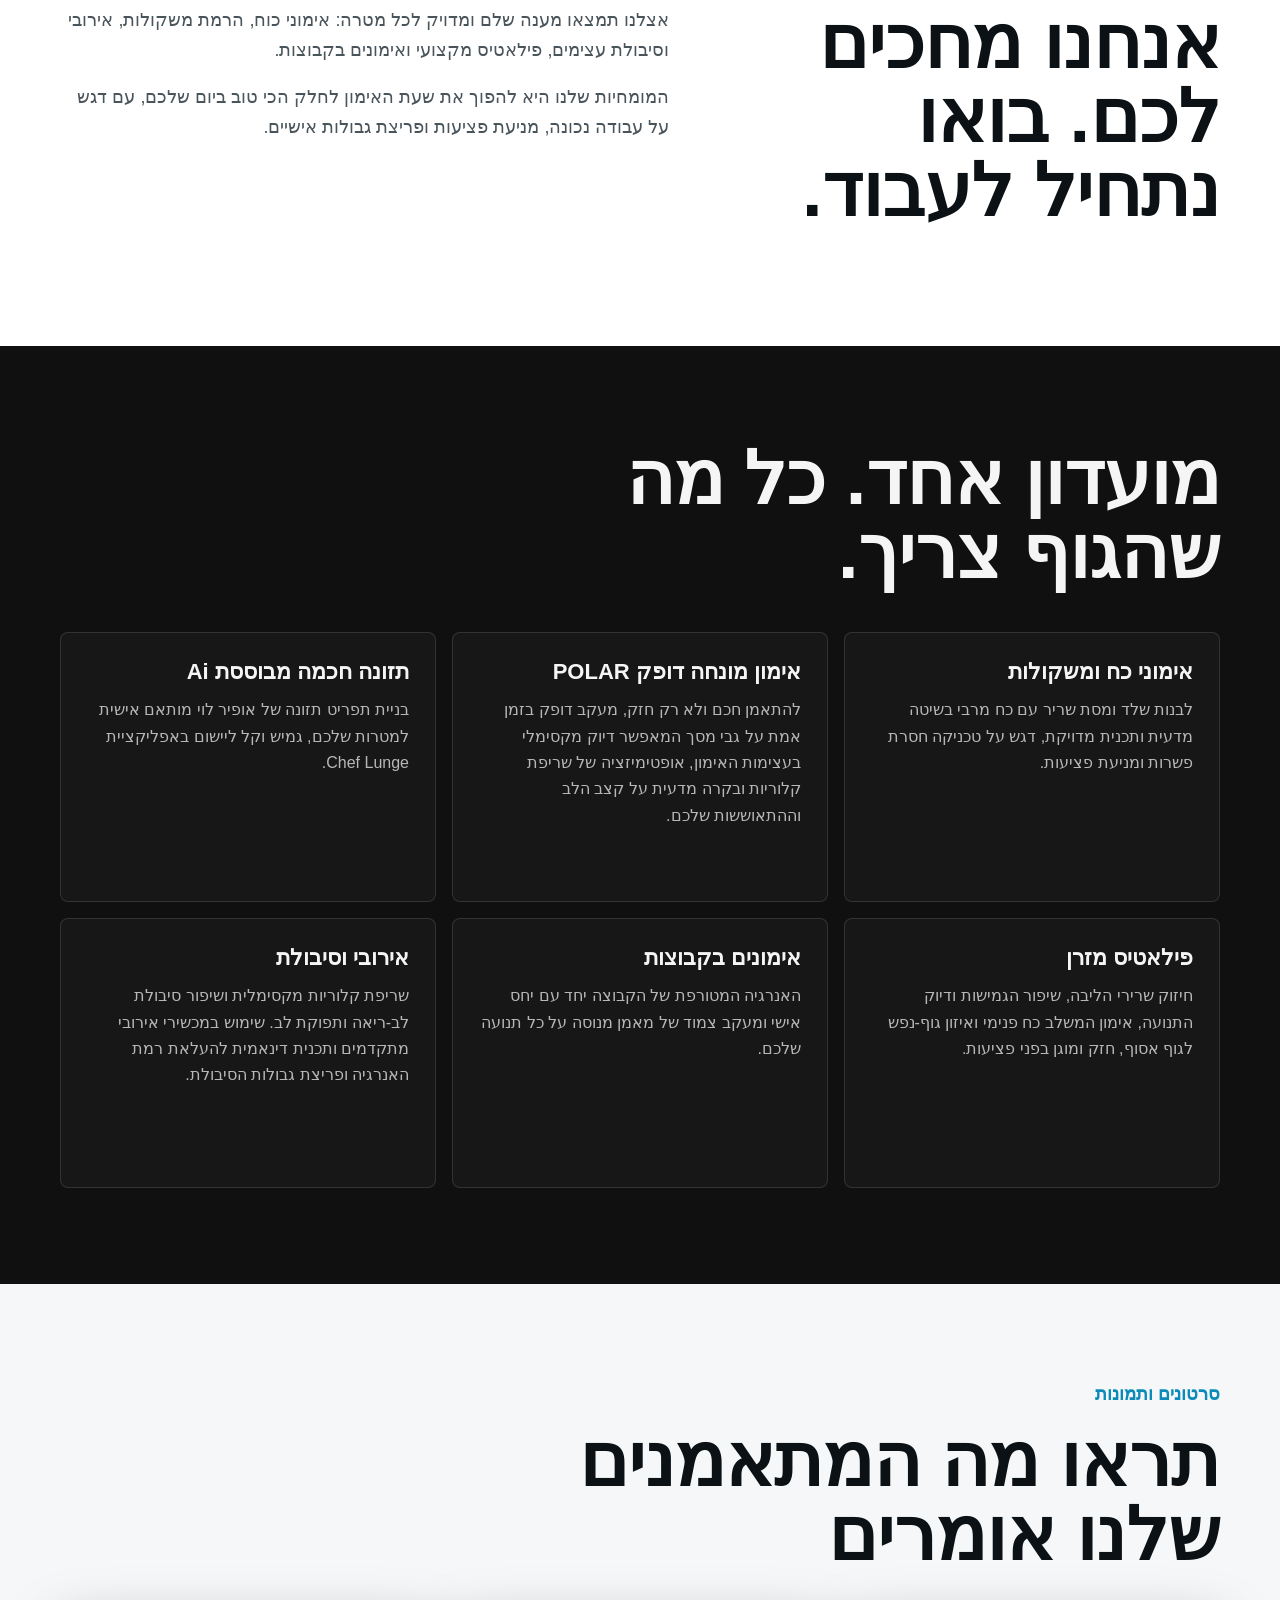
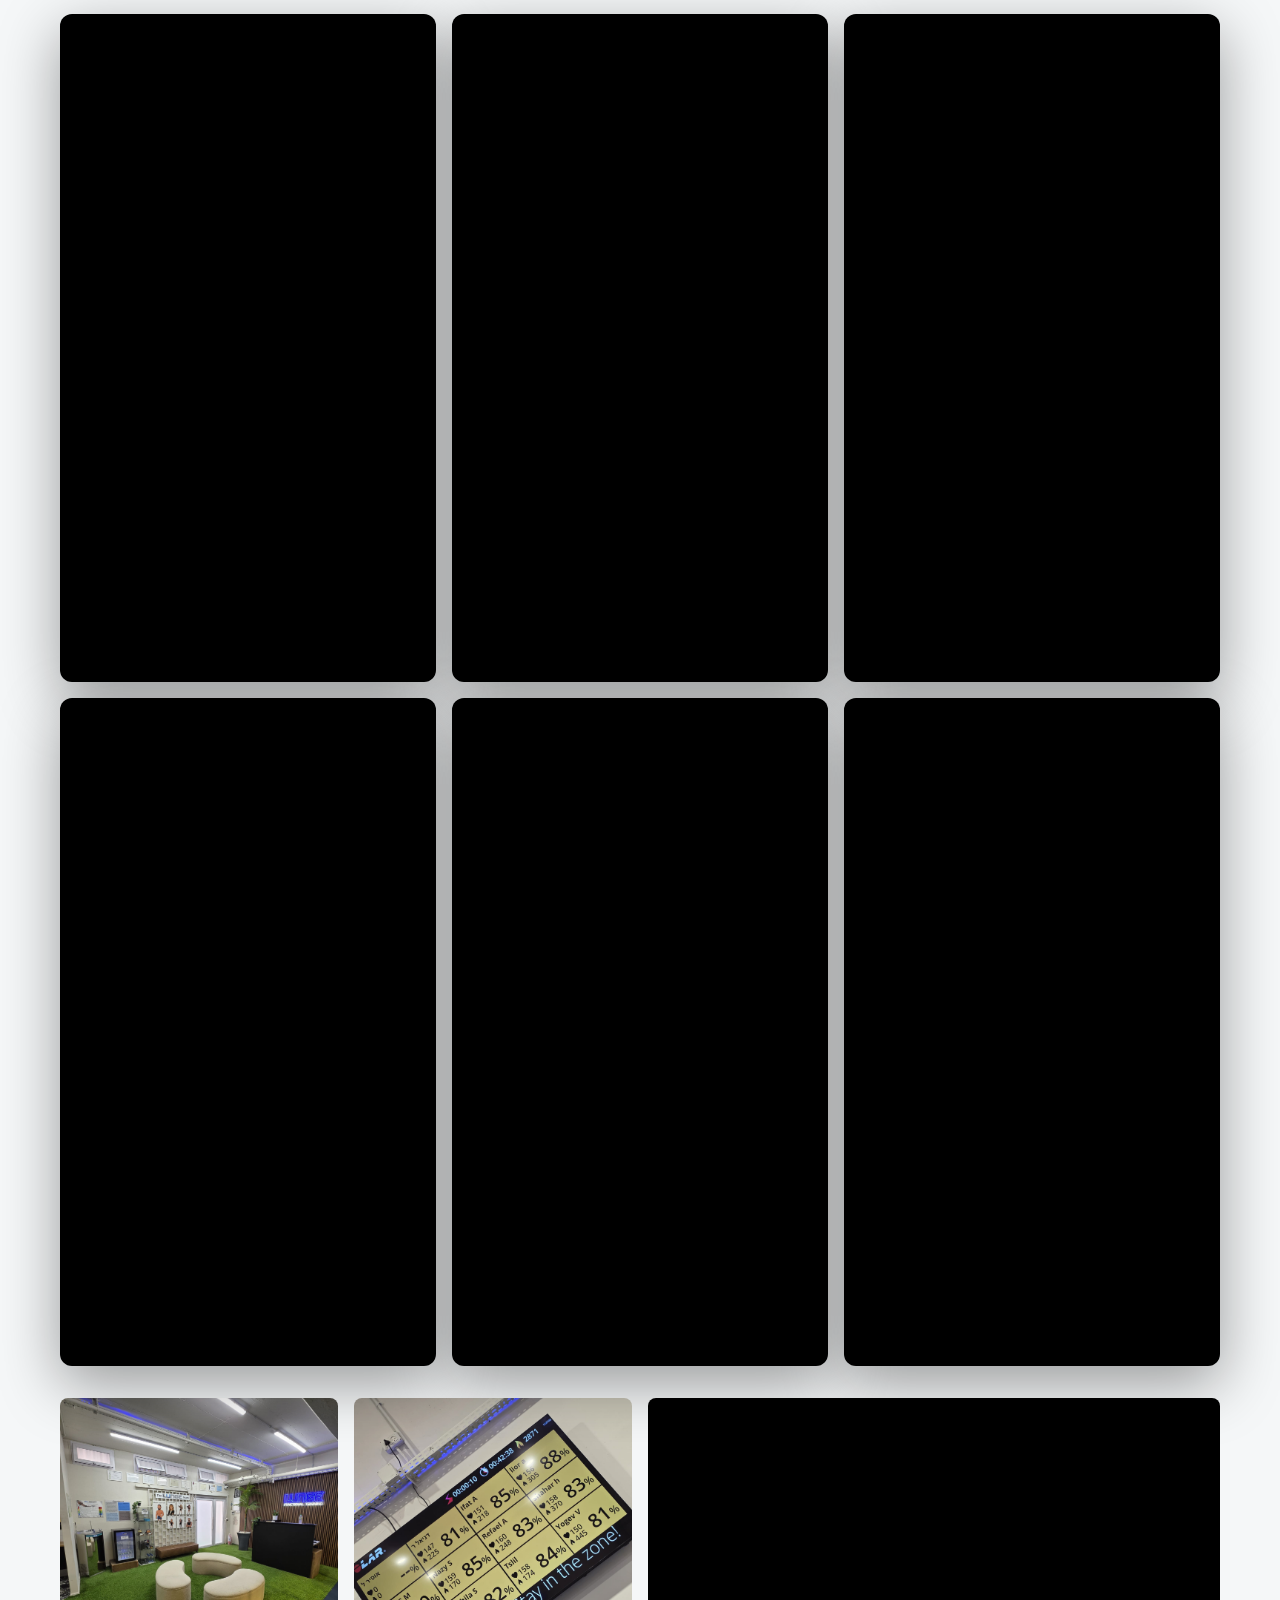
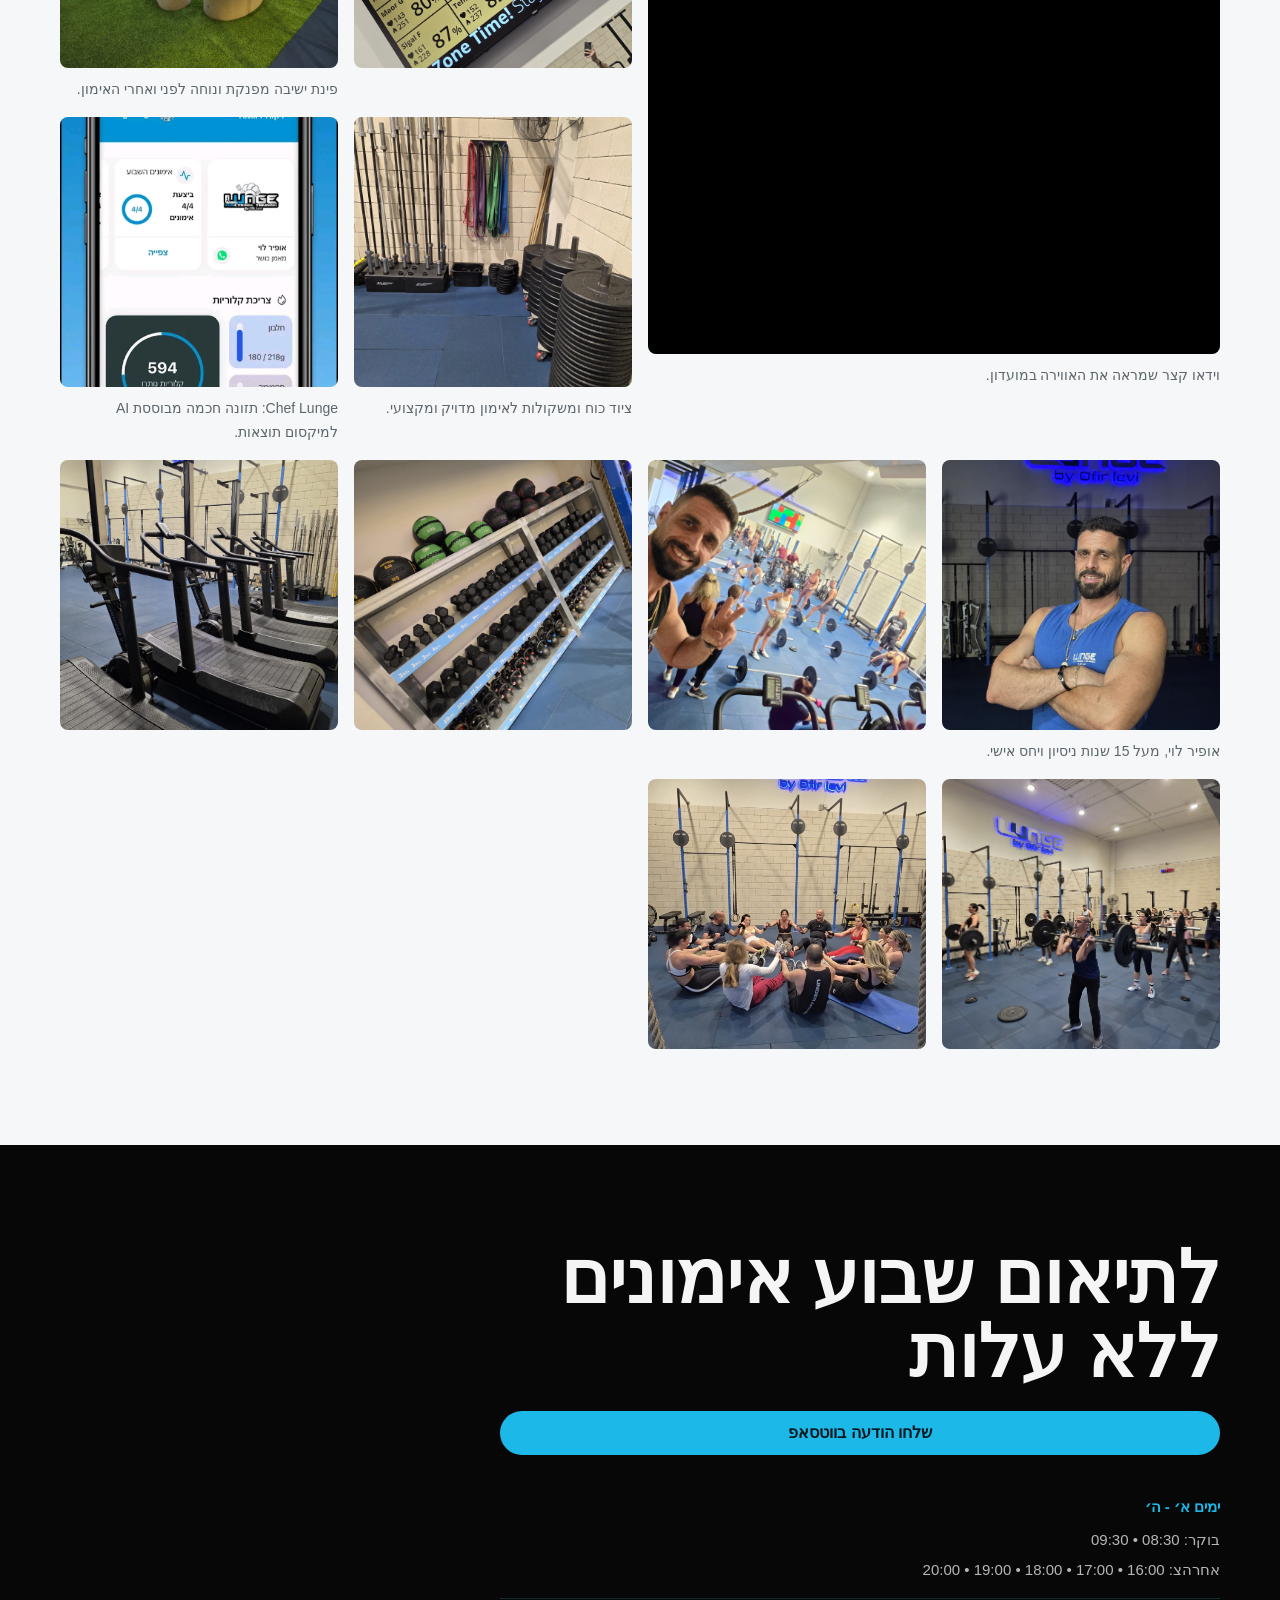
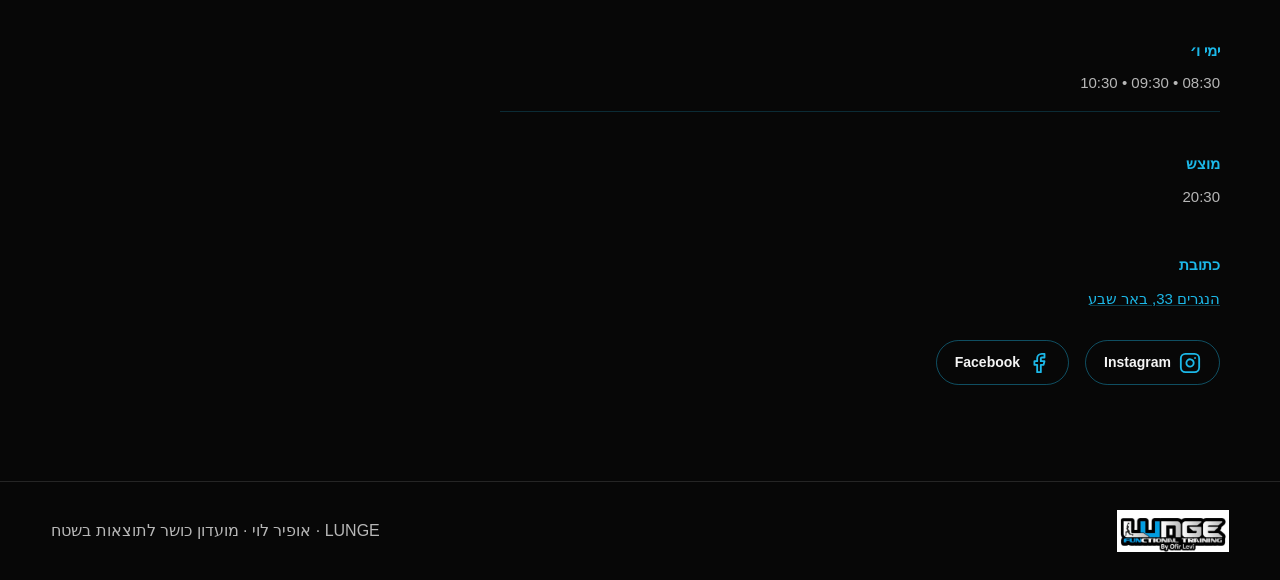
==== commit 30b3e61a: "Update index.html" ====
--- a/index.html
+++ b/index.html
@@ -79,7 +79,7 @@
 
           <div class="benefit__card">
             <div class="benefit__logo">
-              <img src="assets/images/klal-logo.png" alt="כלל" />
+              <img src="klal-logo.png" alt="כלל" />
             </div>
             <ul class="benefit__list">
               <li><strong>שבוע אימונים ללא עלות</strong></li>
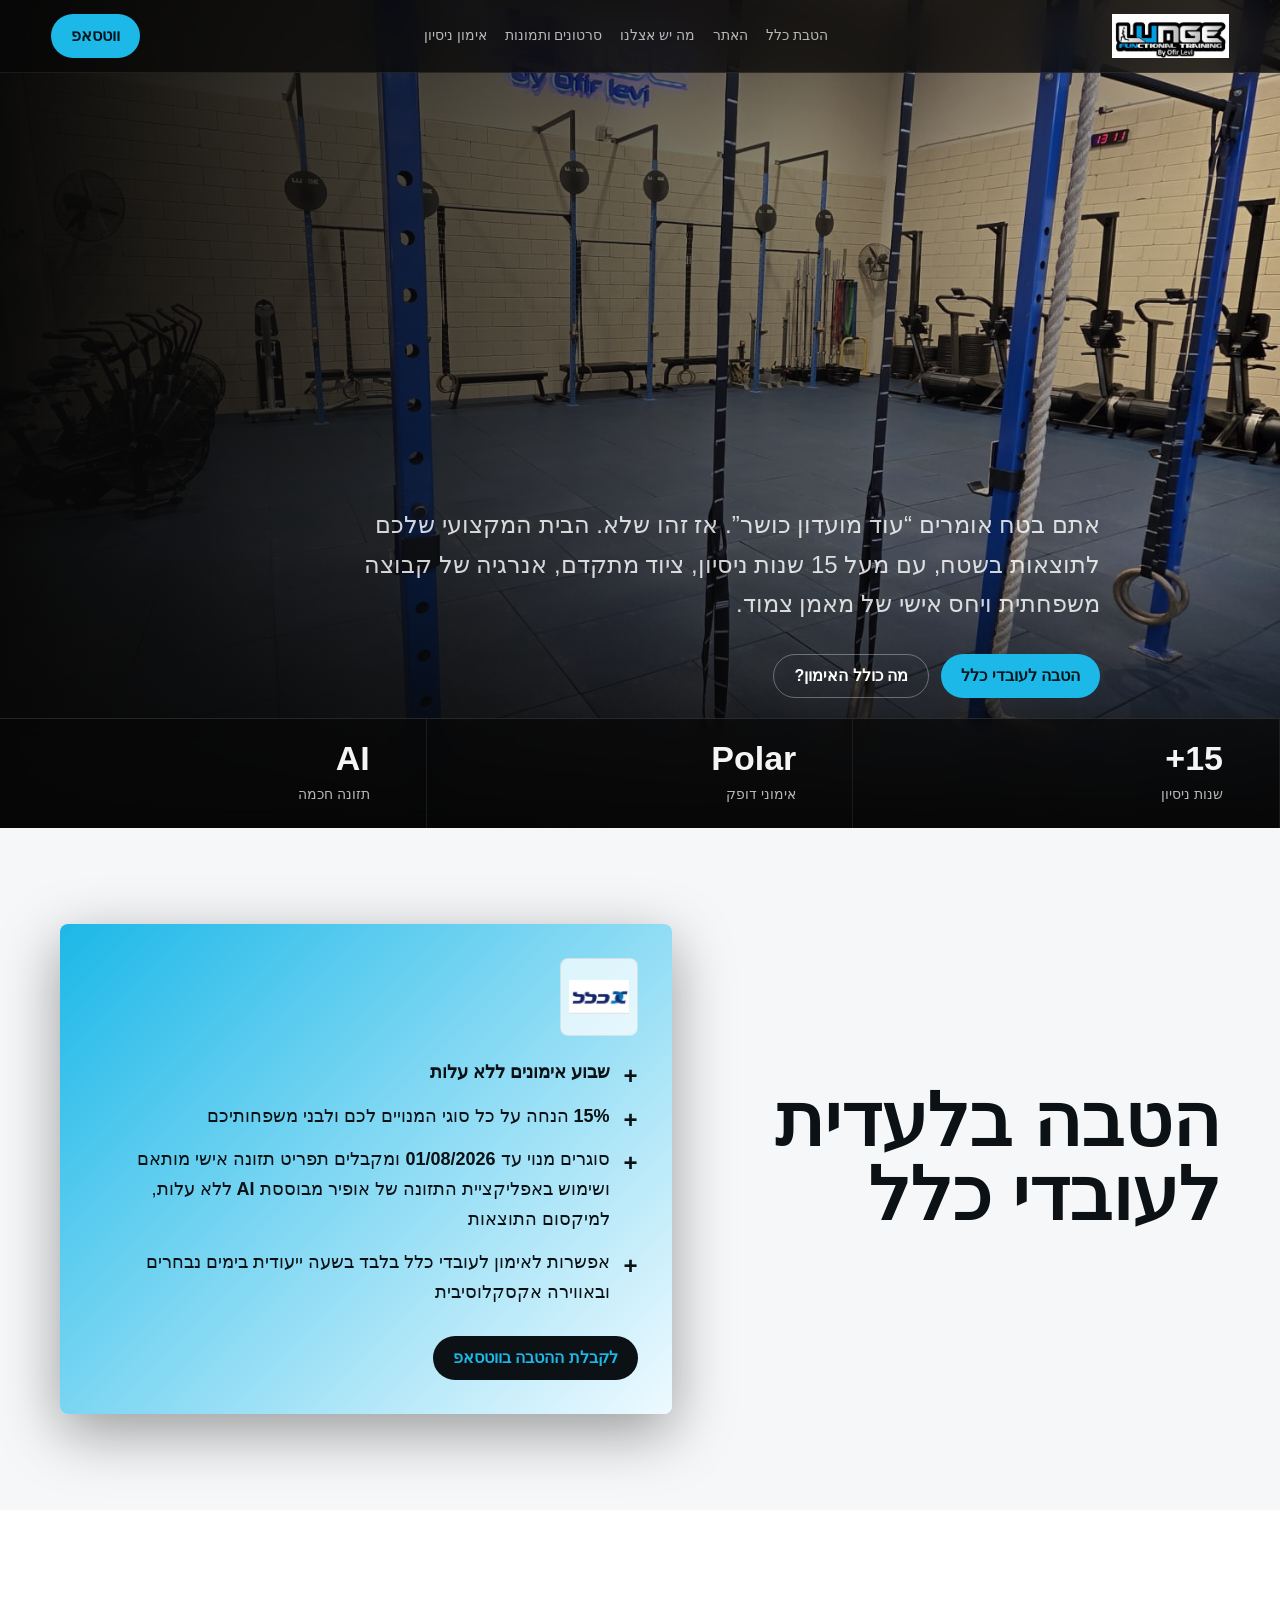
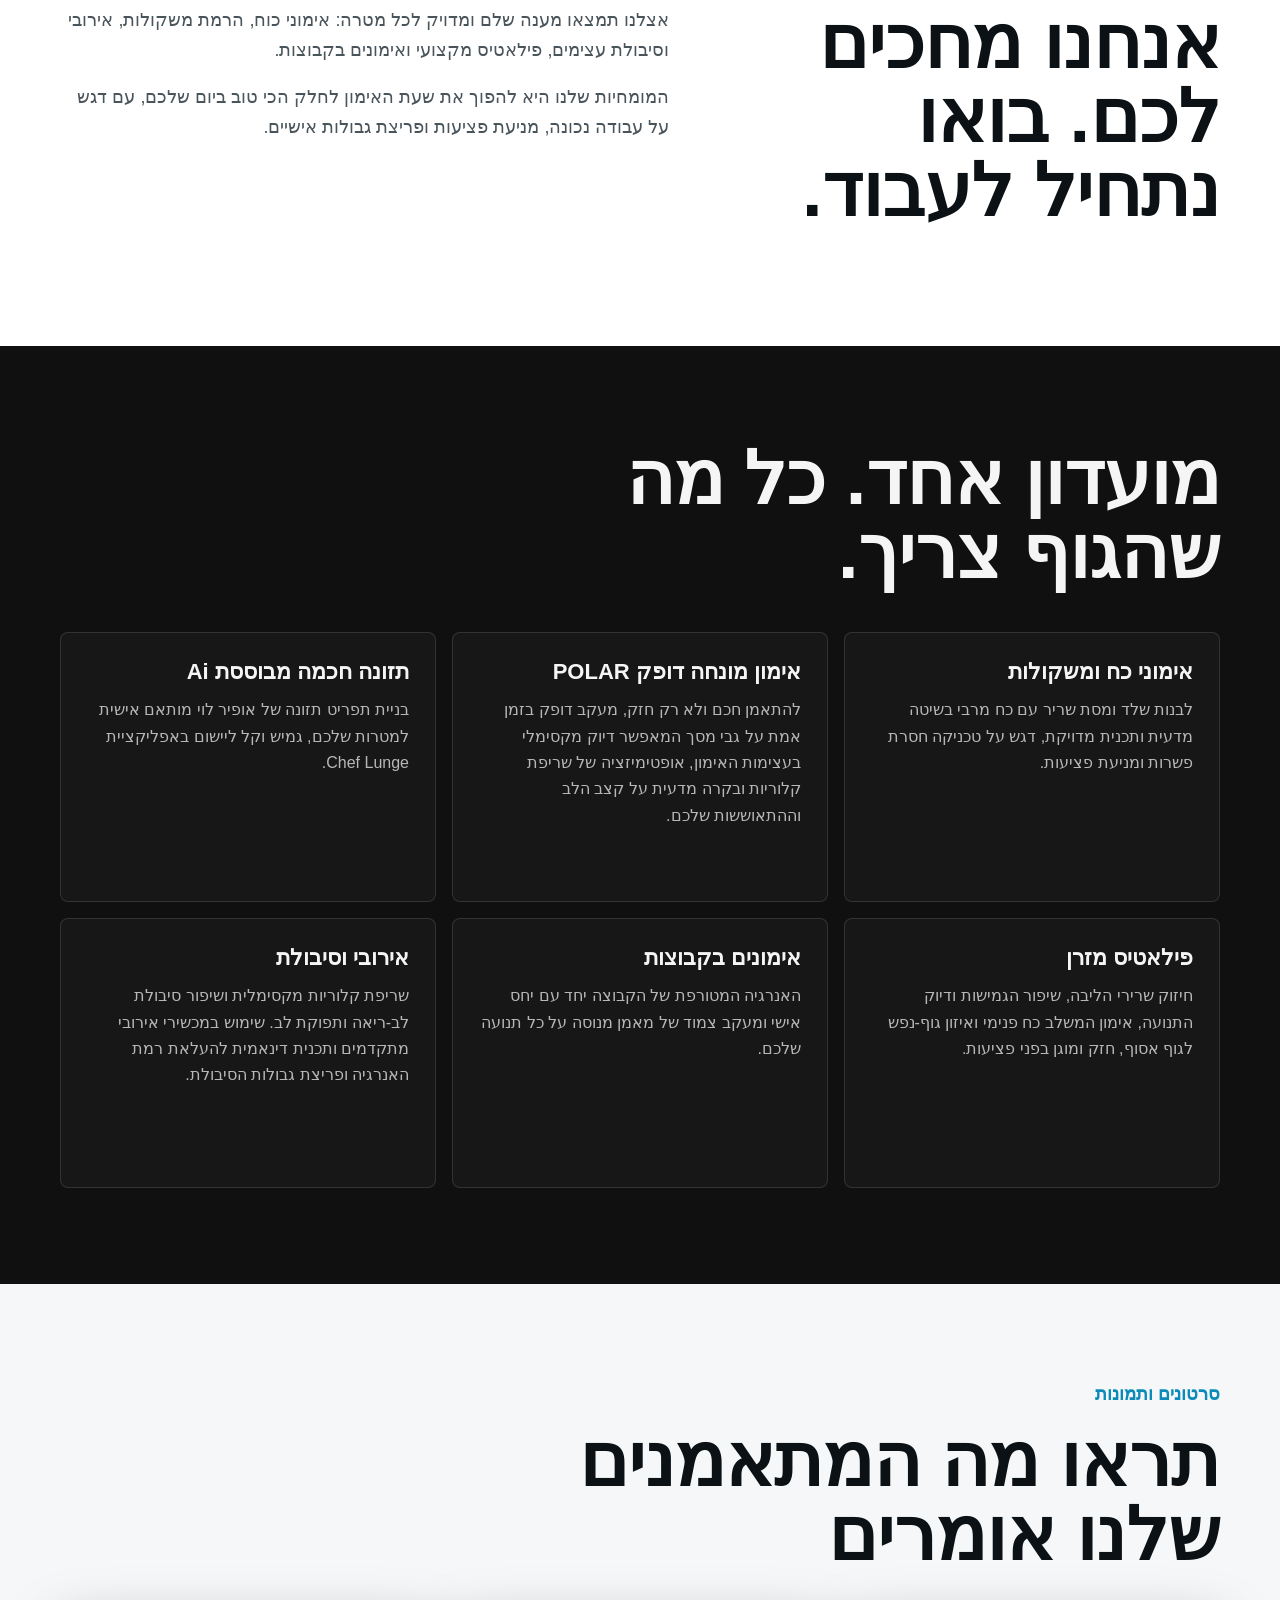
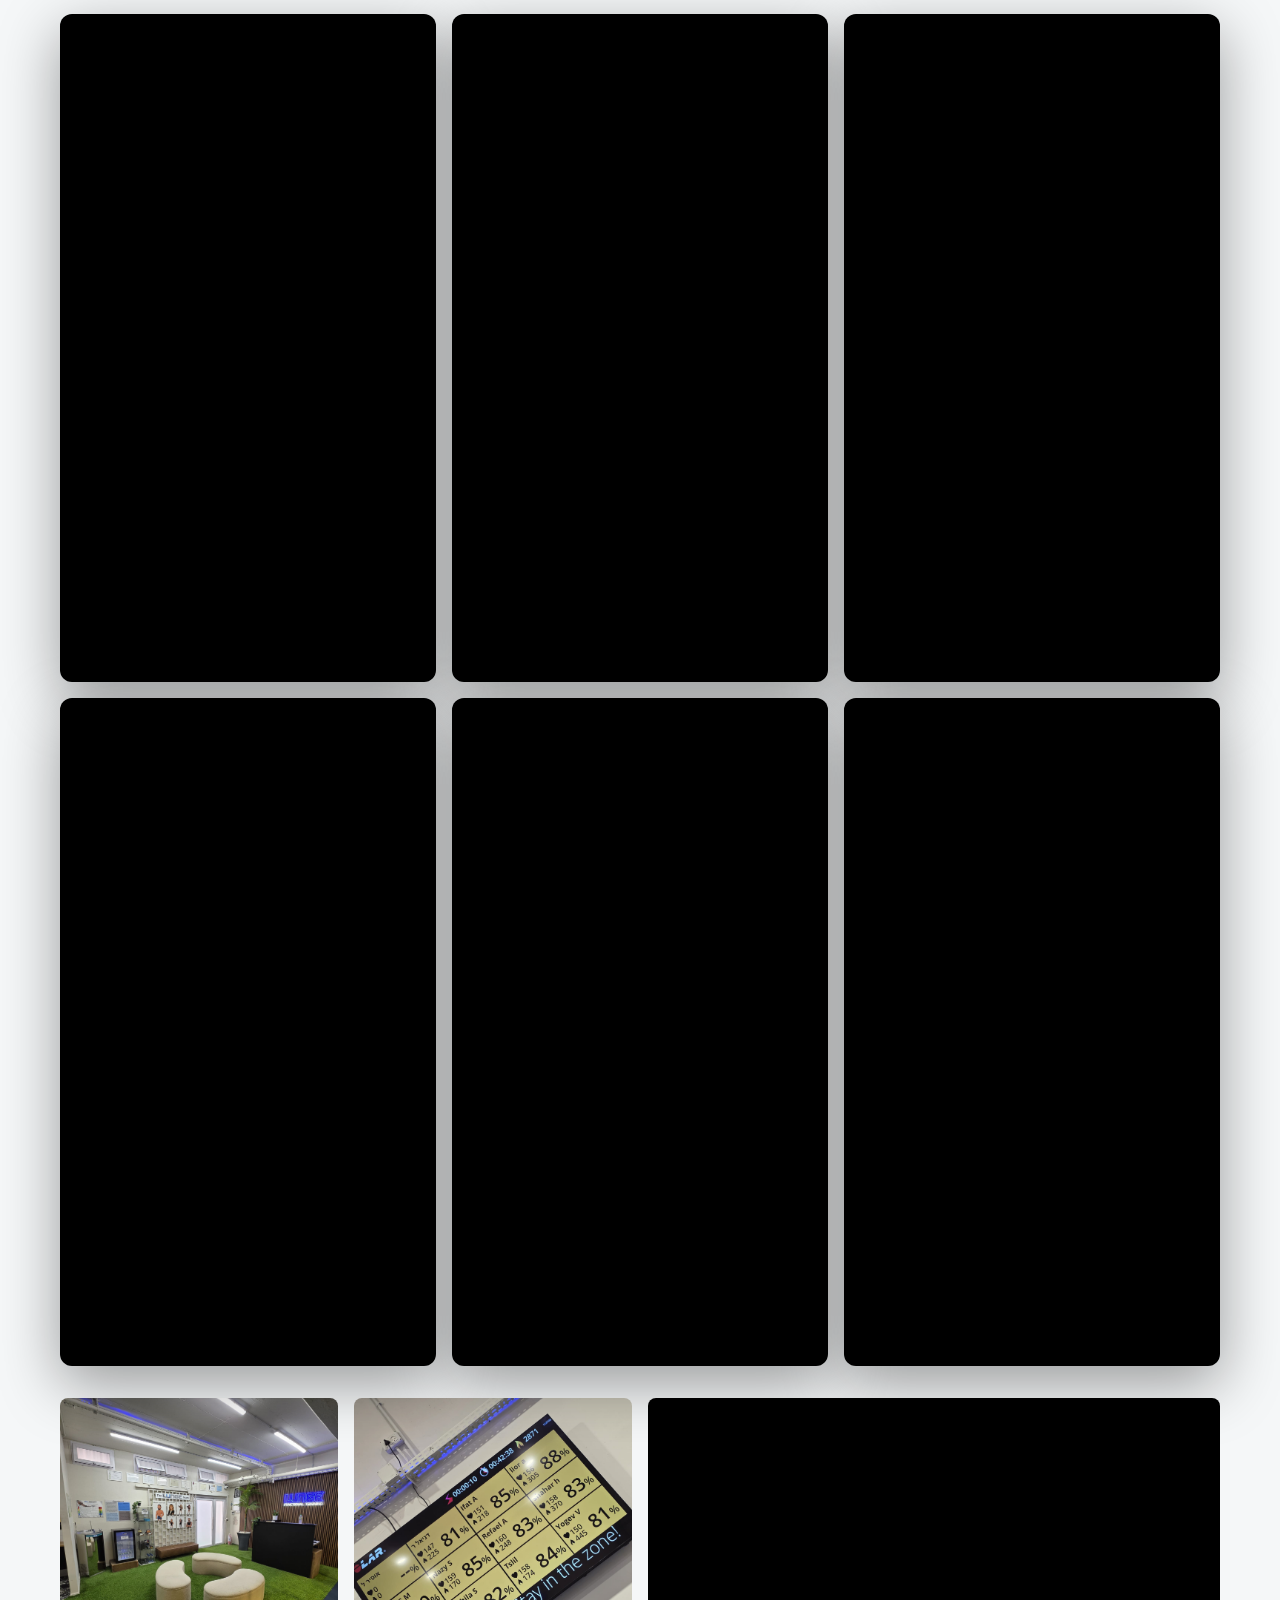
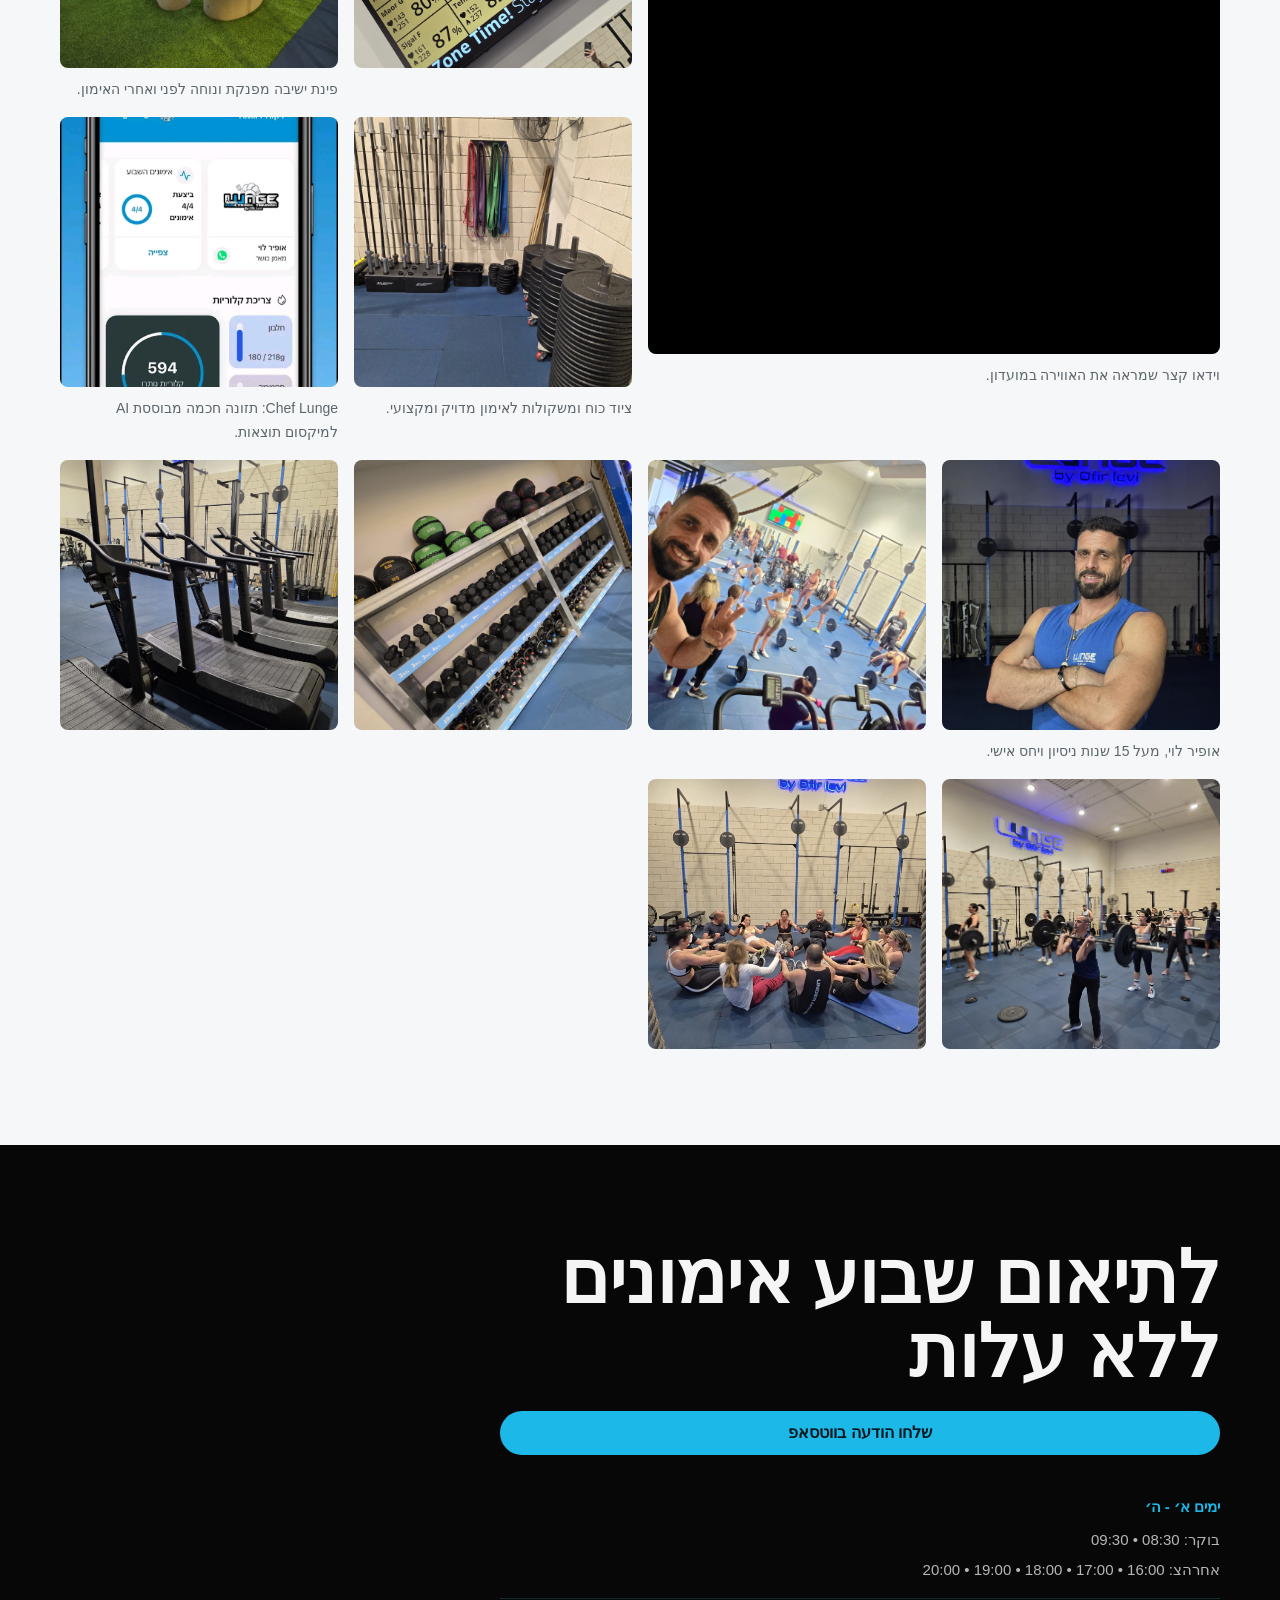
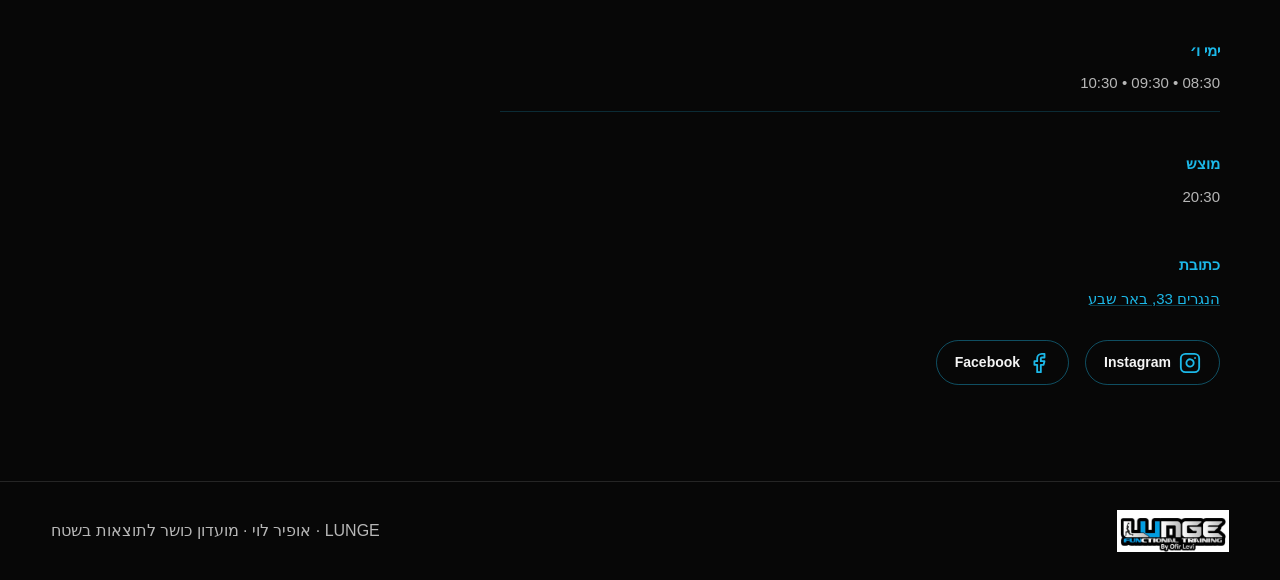
==== commit ede0e606: "Update index.html" ====
--- a/index.html
+++ b/index.html
@@ -11,7 +11,7 @@
     <meta property="og:title" content="LUNGE | מועדון כושר מתחת למשרד" />
     <meta
       property="og:description"
-      content="שבוע אימונים ללא עלות, 10% הנחה, תפריט תזונה ואימון ייעודי לעובדי כי״ל."
+      content="שבוע אימונים ללא עלות, 15% הנחה, תפריט תזונה ואימון ייעודי לעובדי כילל."
     />
     <meta property="og:image" content="brand.jpeg" />
     <meta name="theme-color" content="#070707" />
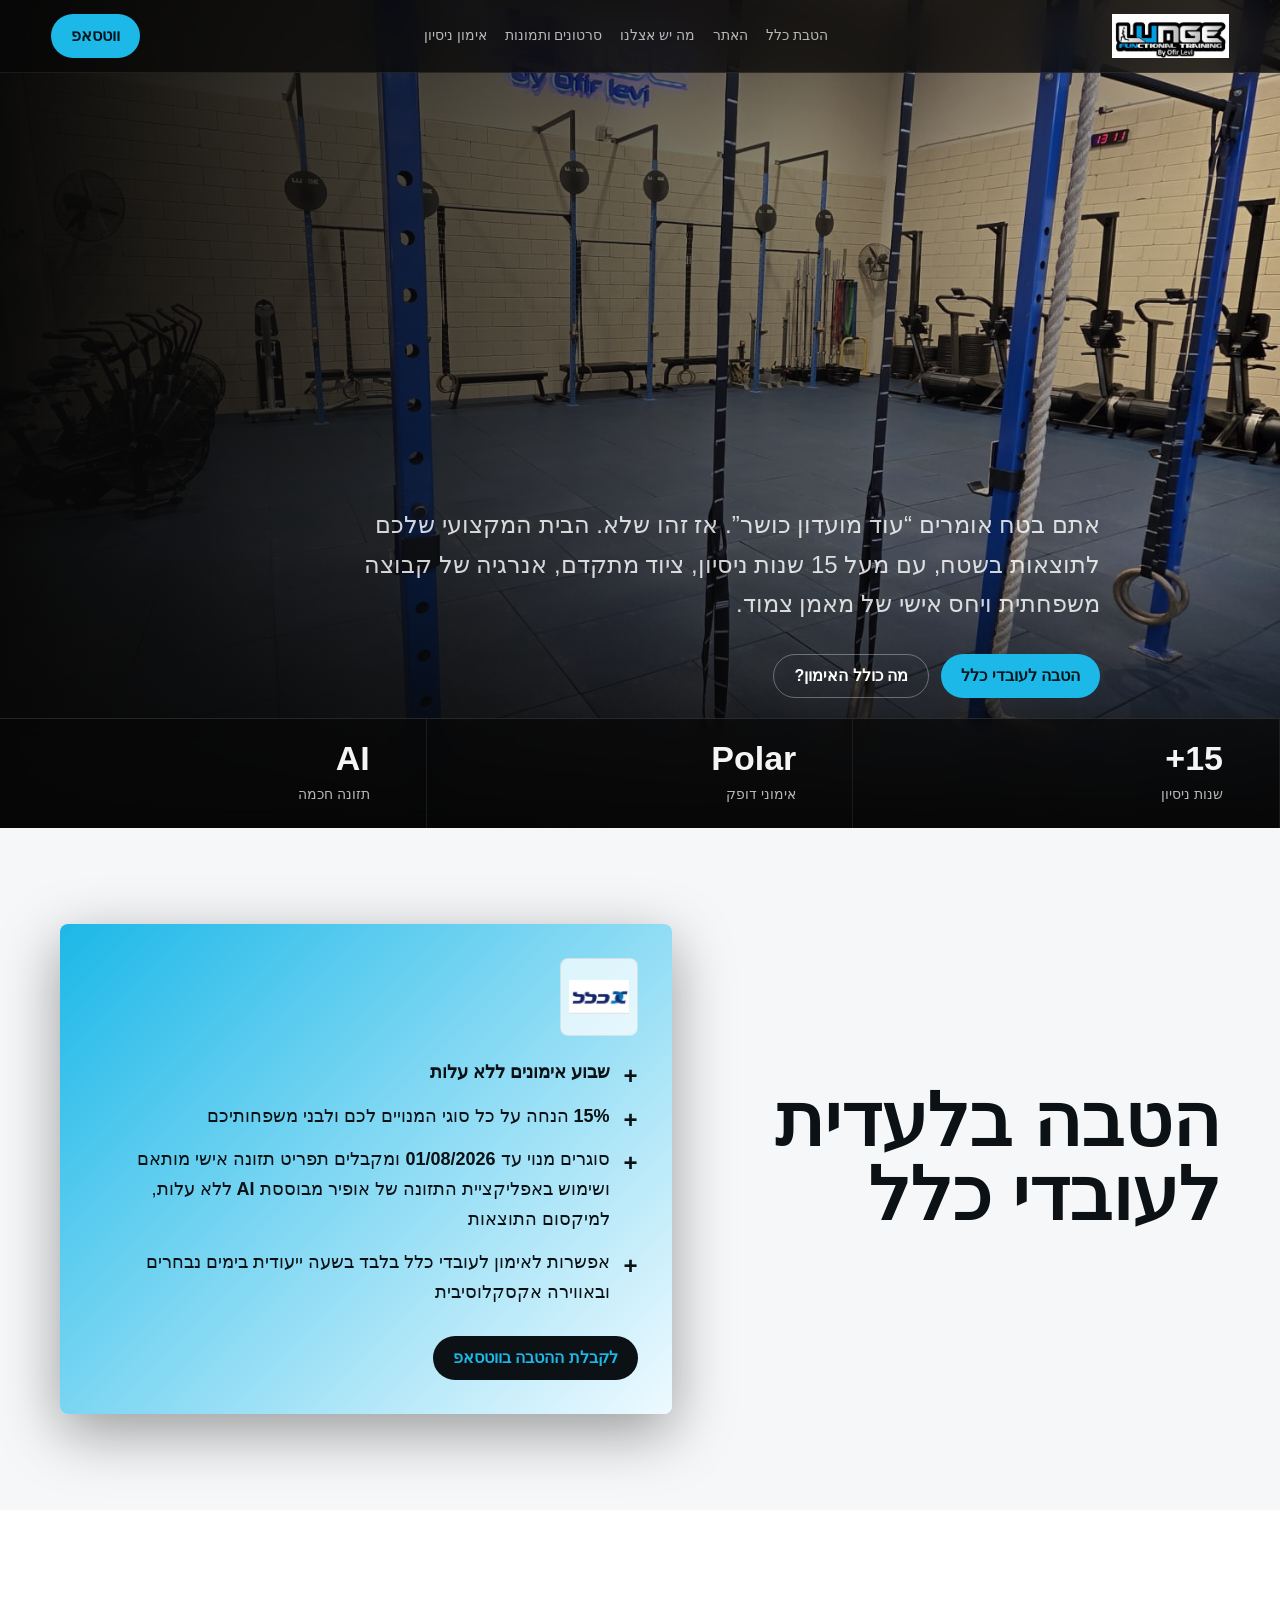
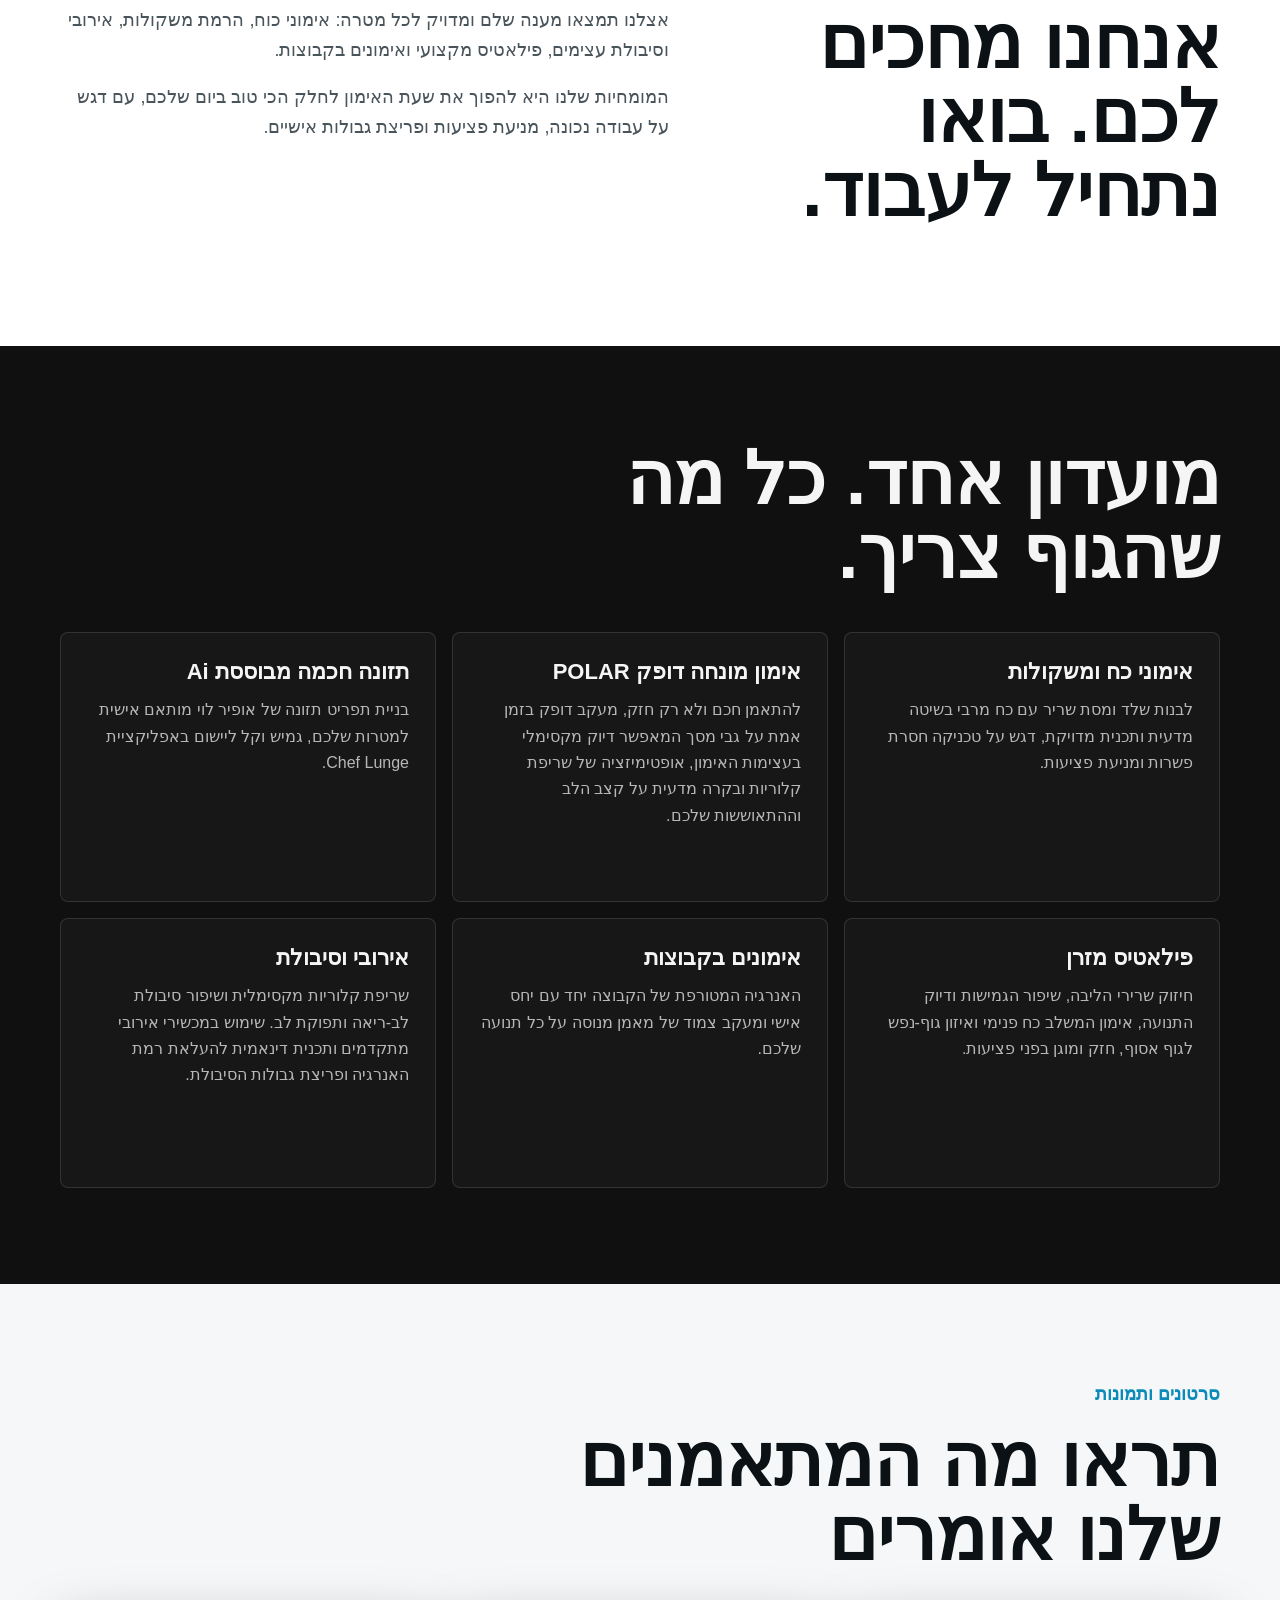
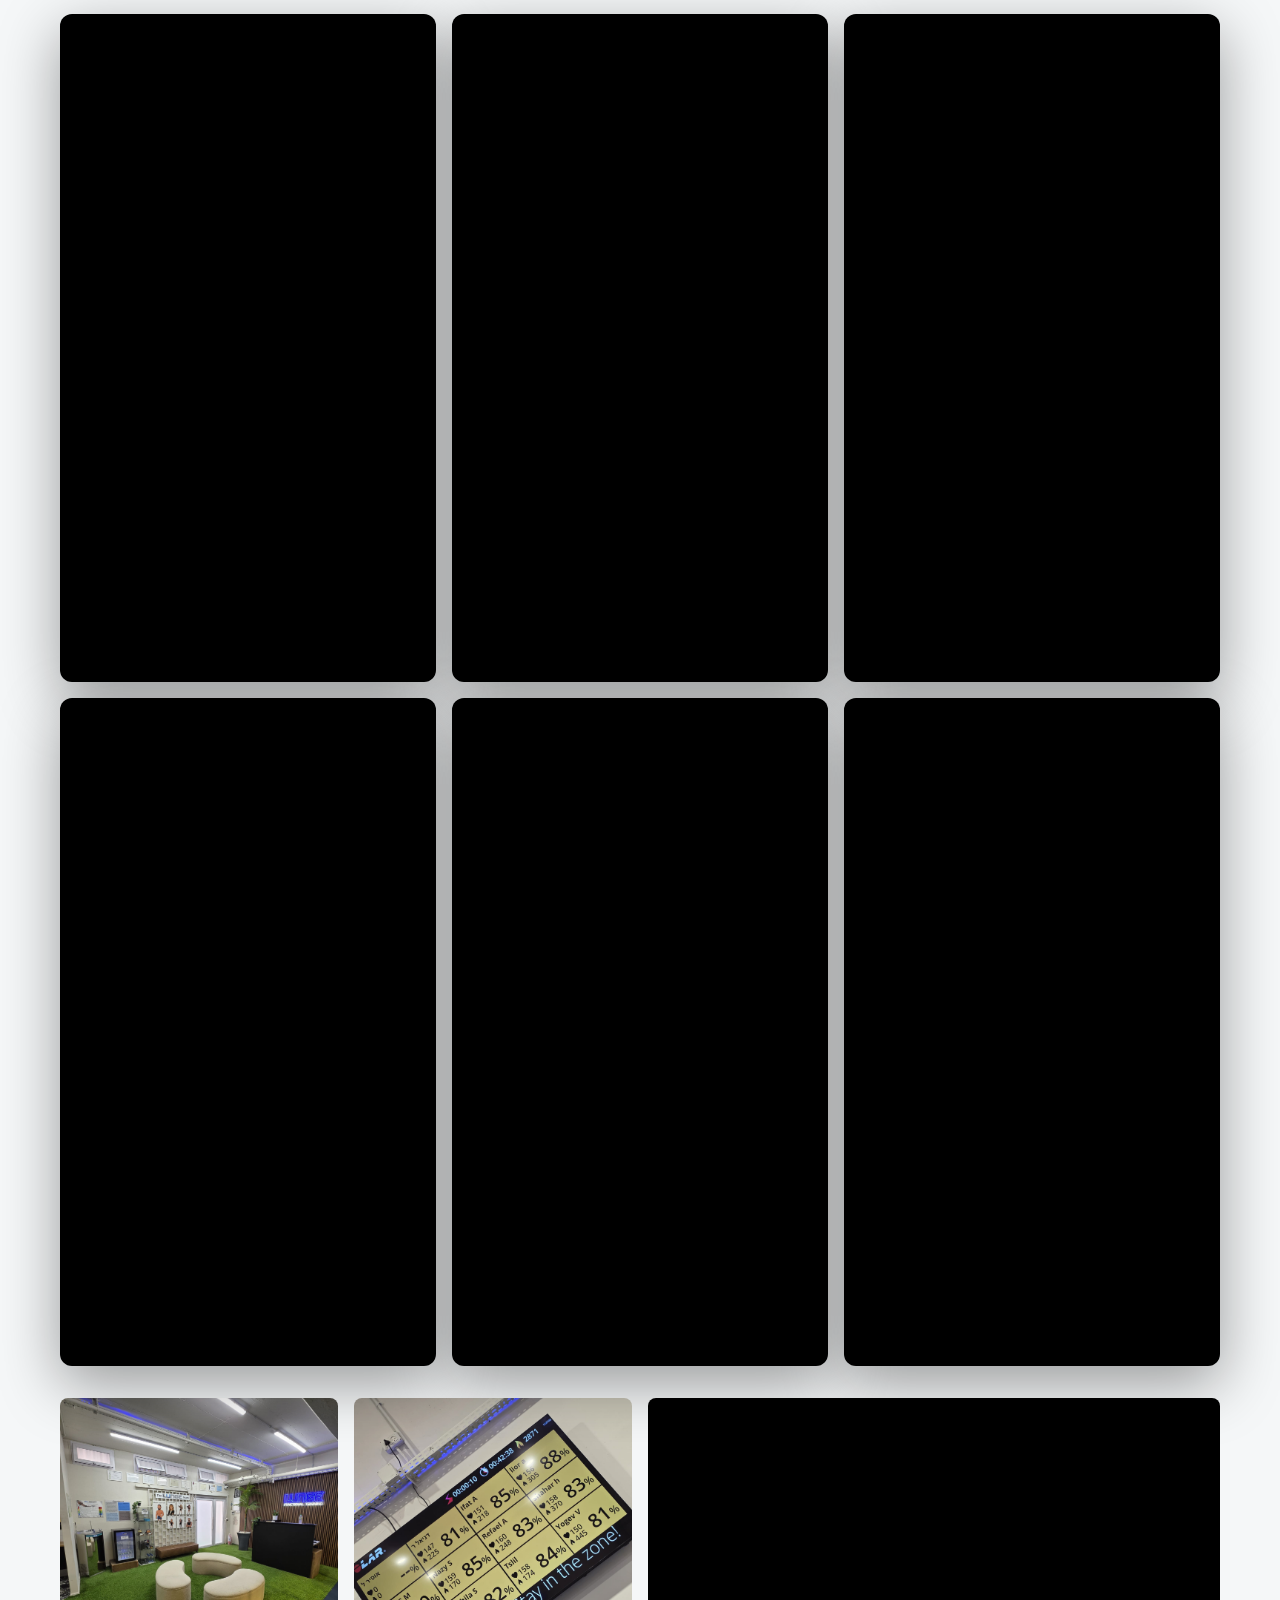
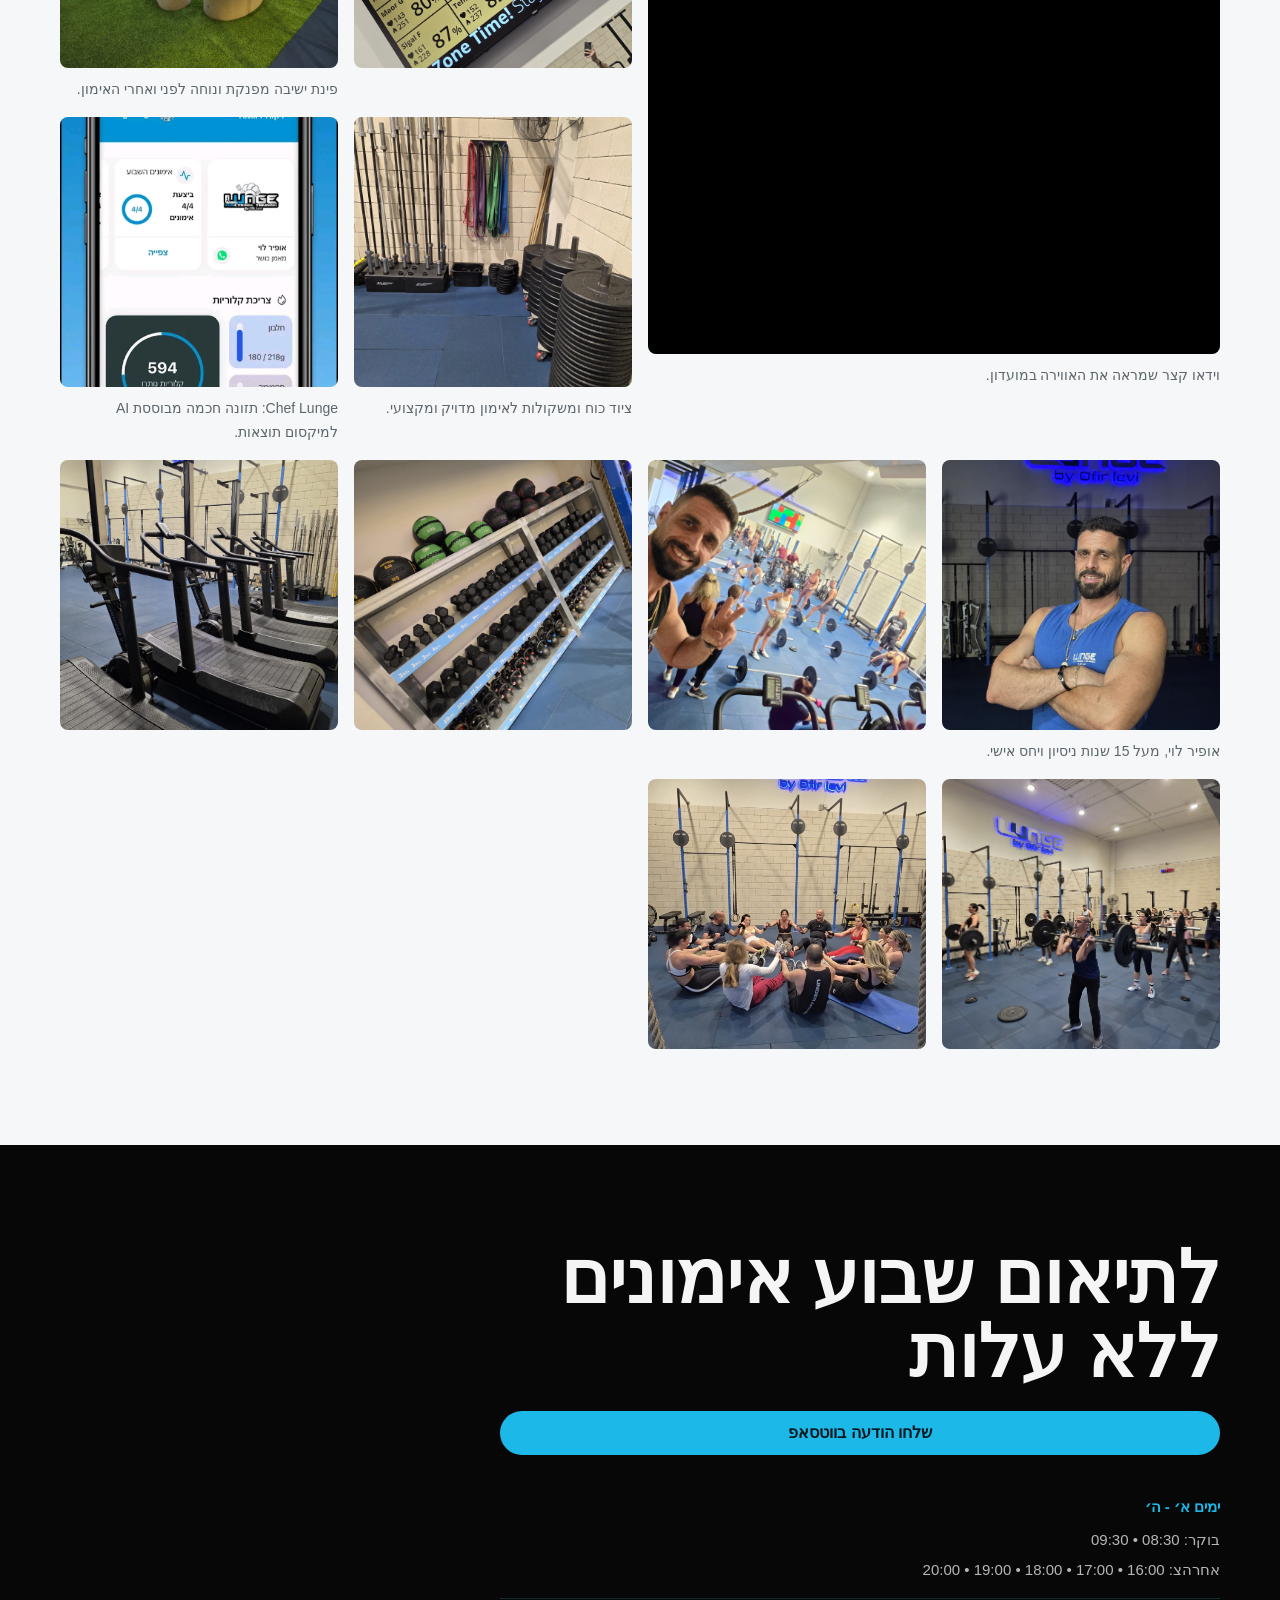
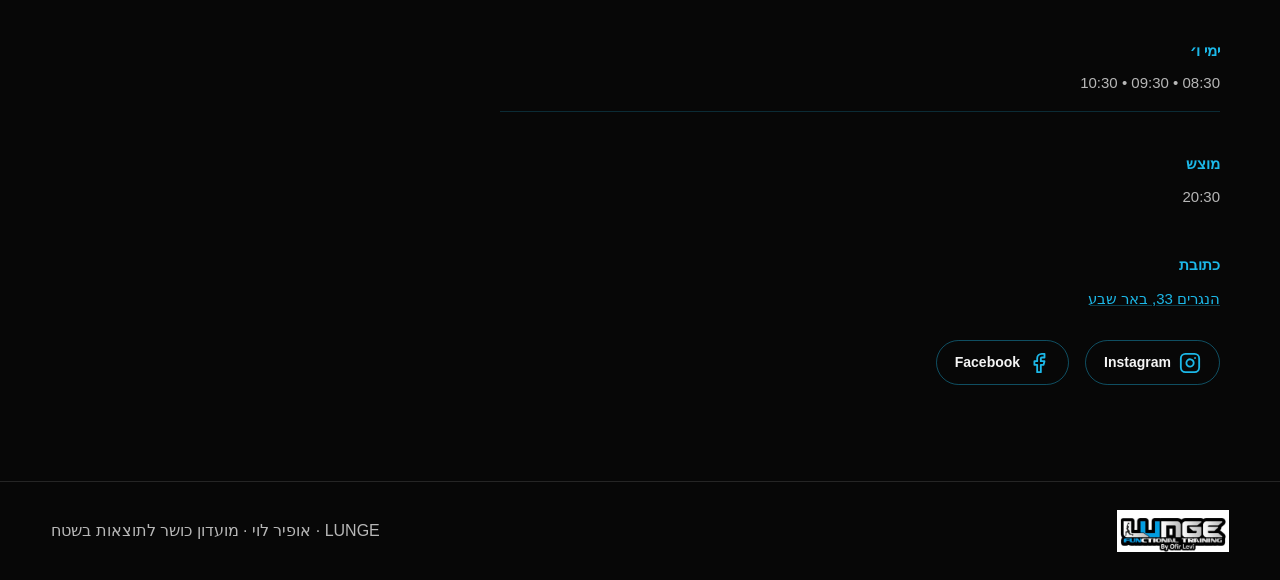
==== commit e79570b7: "Update index.html" ====
--- a/index.html
+++ b/index.html
@@ -6,12 +6,12 @@
     <title>LUNGE | מועדון כושר מתחת למשרד</title>
     <meta
       name="description"
-      content="מועדון הכושר LUNGE בהנהלת אופיר לוי. אימוני כוח, משקולות, אירובי, פילאטיס מכשירים, אימונים בקבוצות והטבה בלעדית לעובדי כי״ל."
+      content="מועדון הכושר LUNGE בהנהלת אופיר לוי. אימוני כוח, משקולות, אירובי, פילאטיס מכשירים, אימונים בקבוצות והטבה בלעדית לעובדי כלל."
     />
     <meta property="og:title" content="LUNGE | מועדון כושר מתחת למשרד" />
     <meta
       property="og:description"
-      content="שבוע אימונים ללא עלות, 15% הנחה, תפריט תזונה ואימון ייעודי לעובדי כילל."
+      content="שבוע אימונים ללא עלות, 15% הנחה, תפריט תזונה ואימון ייעודי לעובדי כלל."
     />
     <meta property="og:image" content="brand.jpeg" />
     <meta name="theme-color" content="#070707" />
